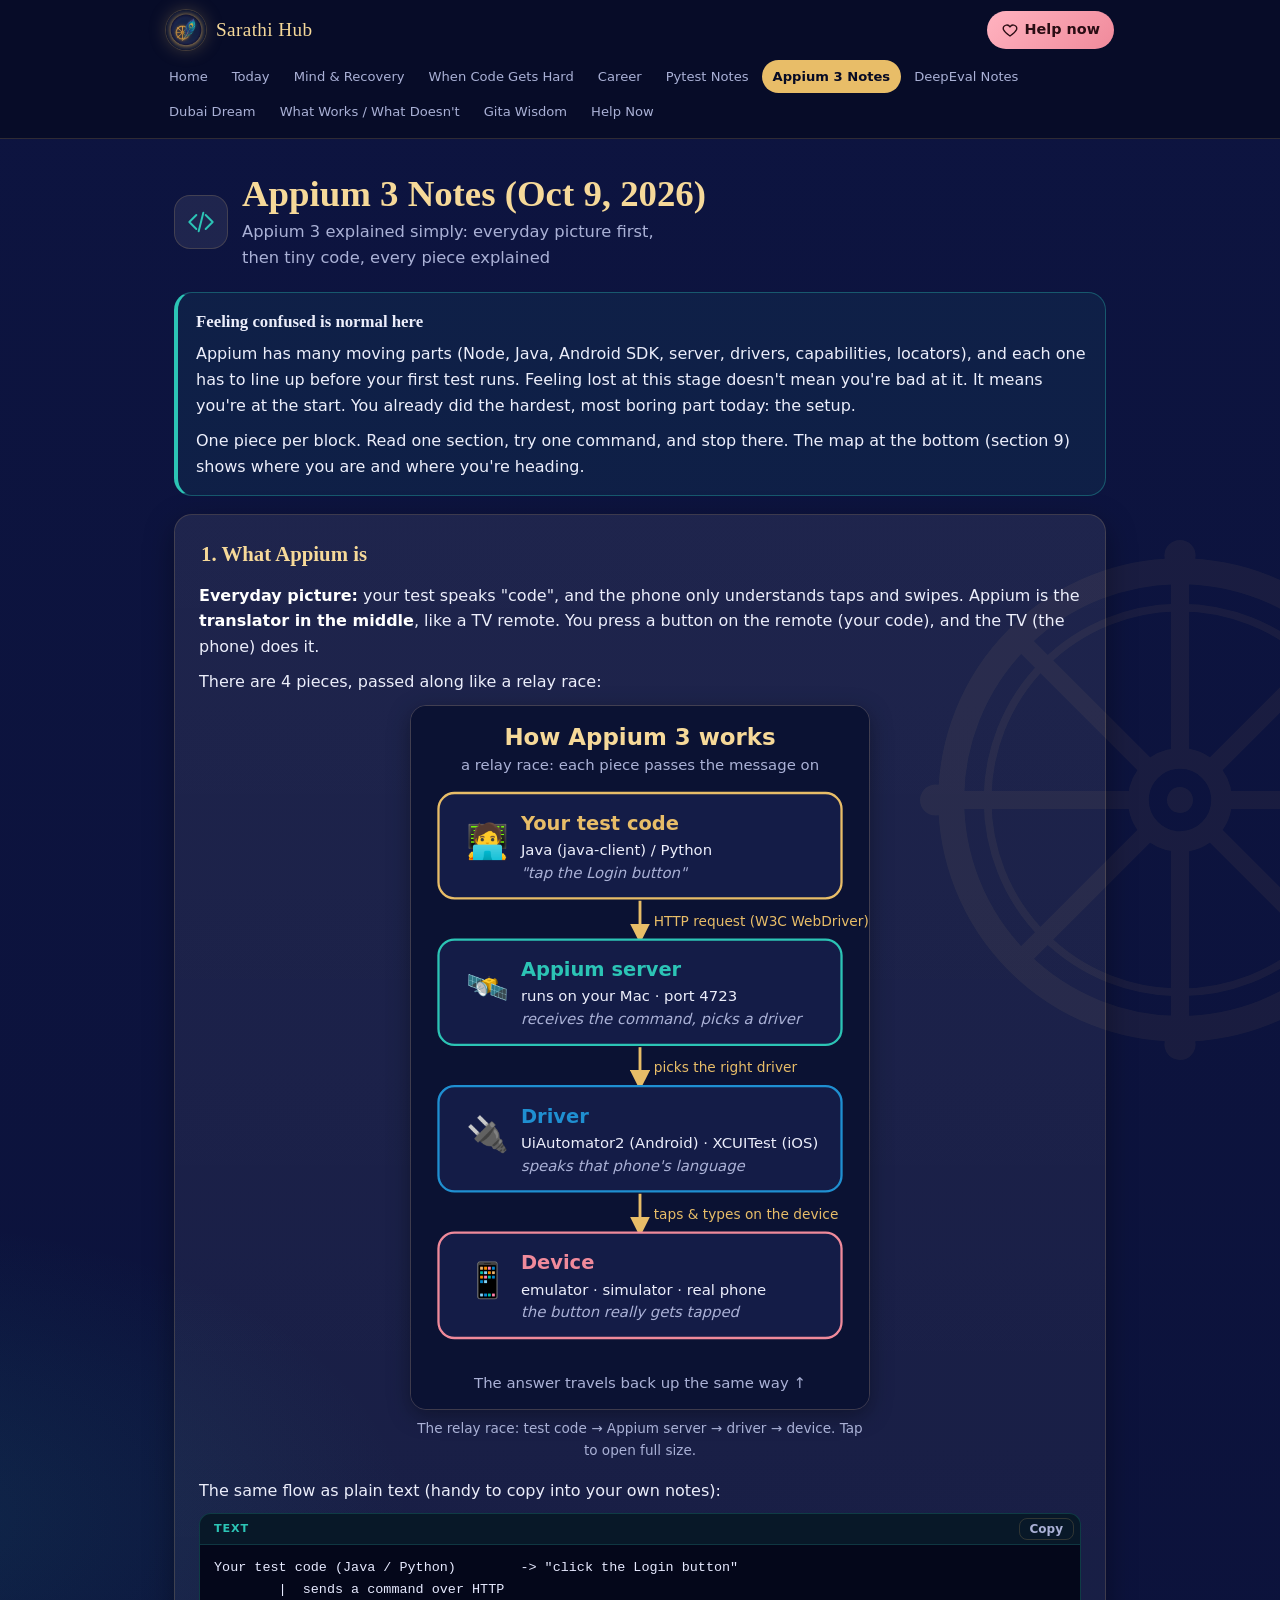
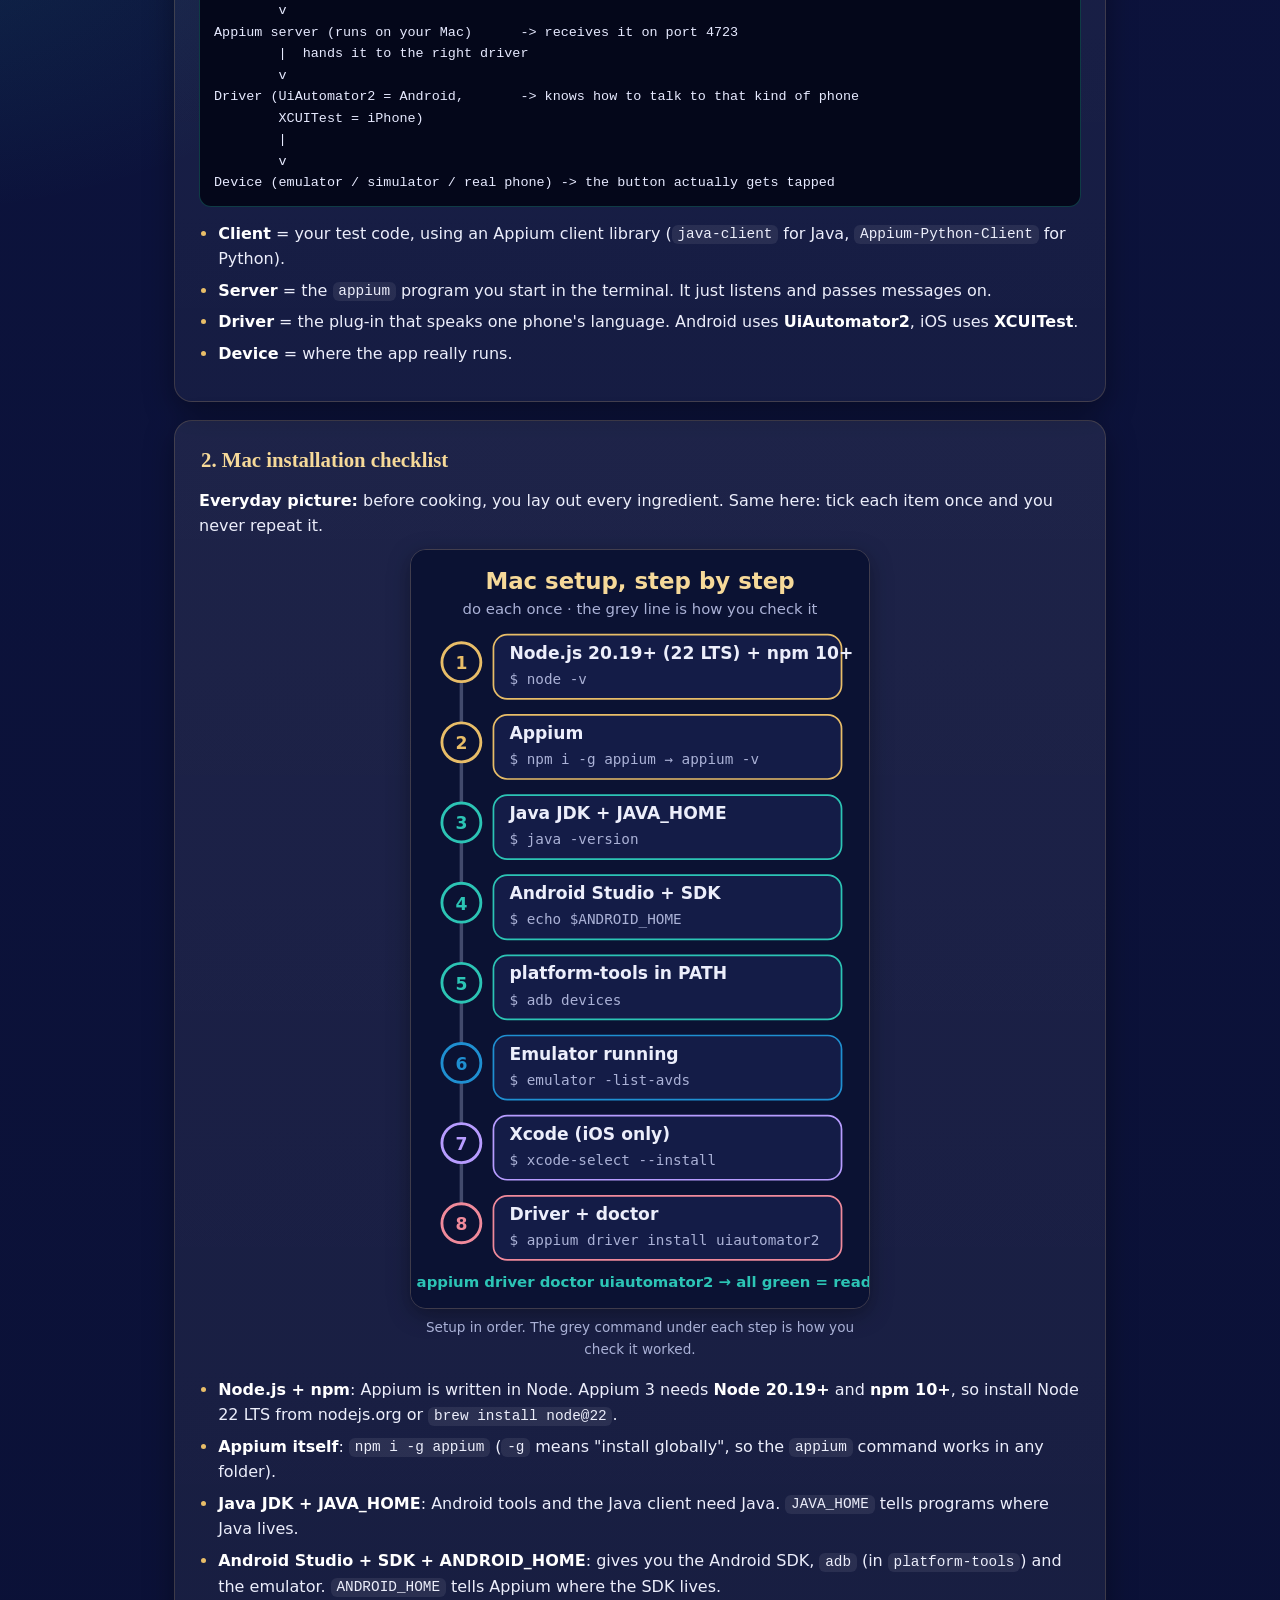
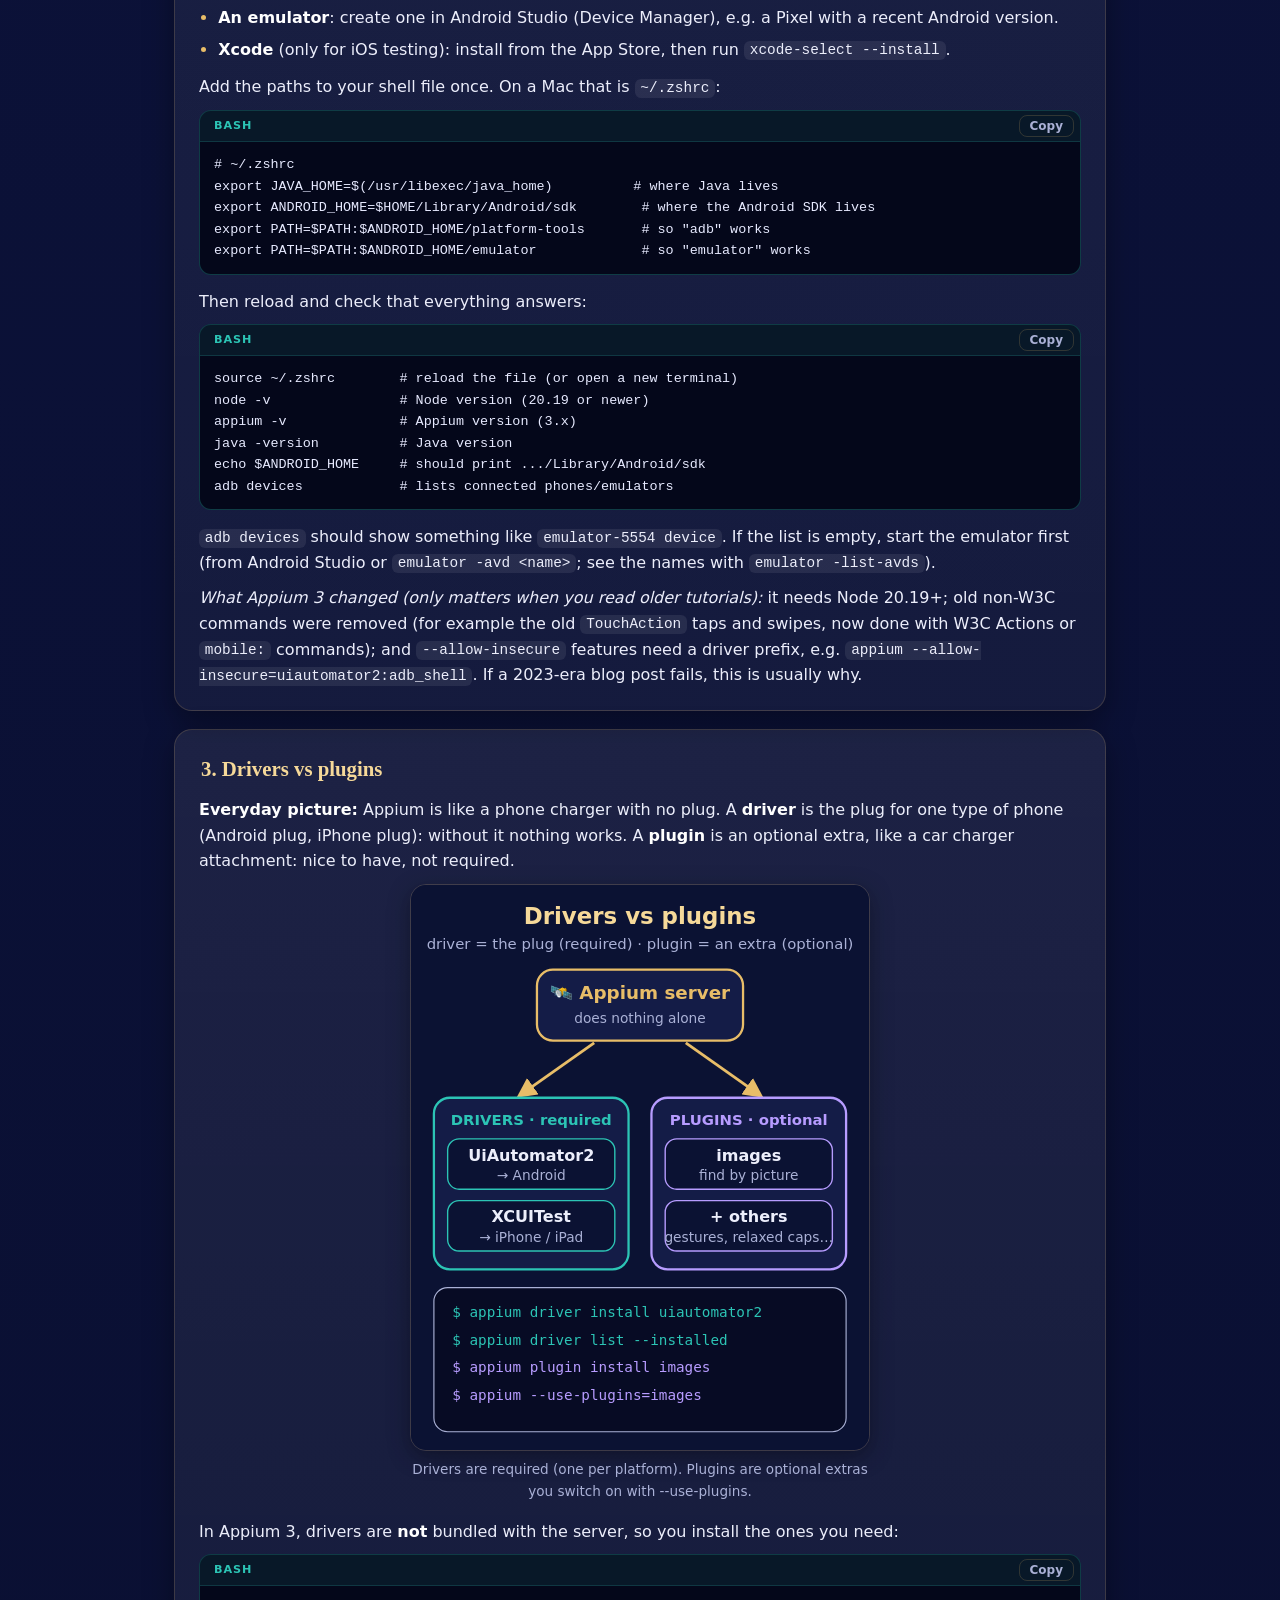
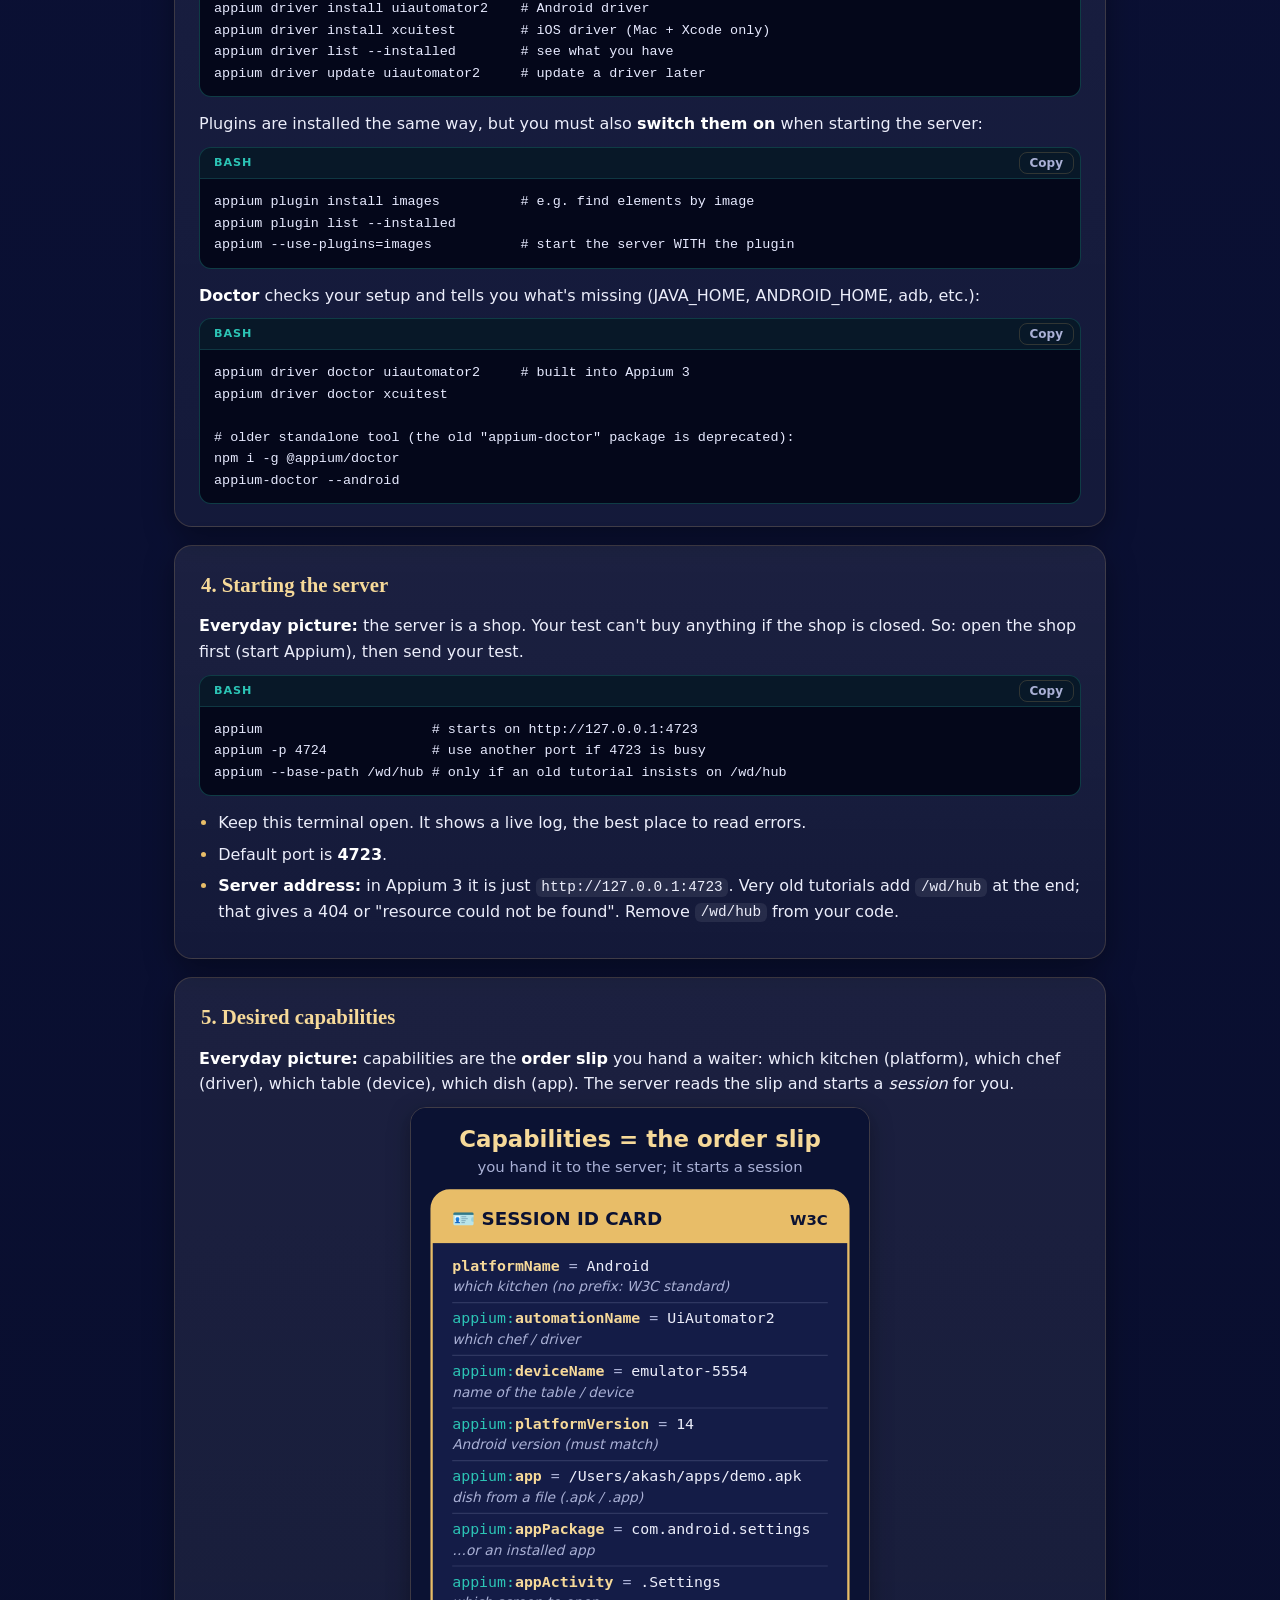
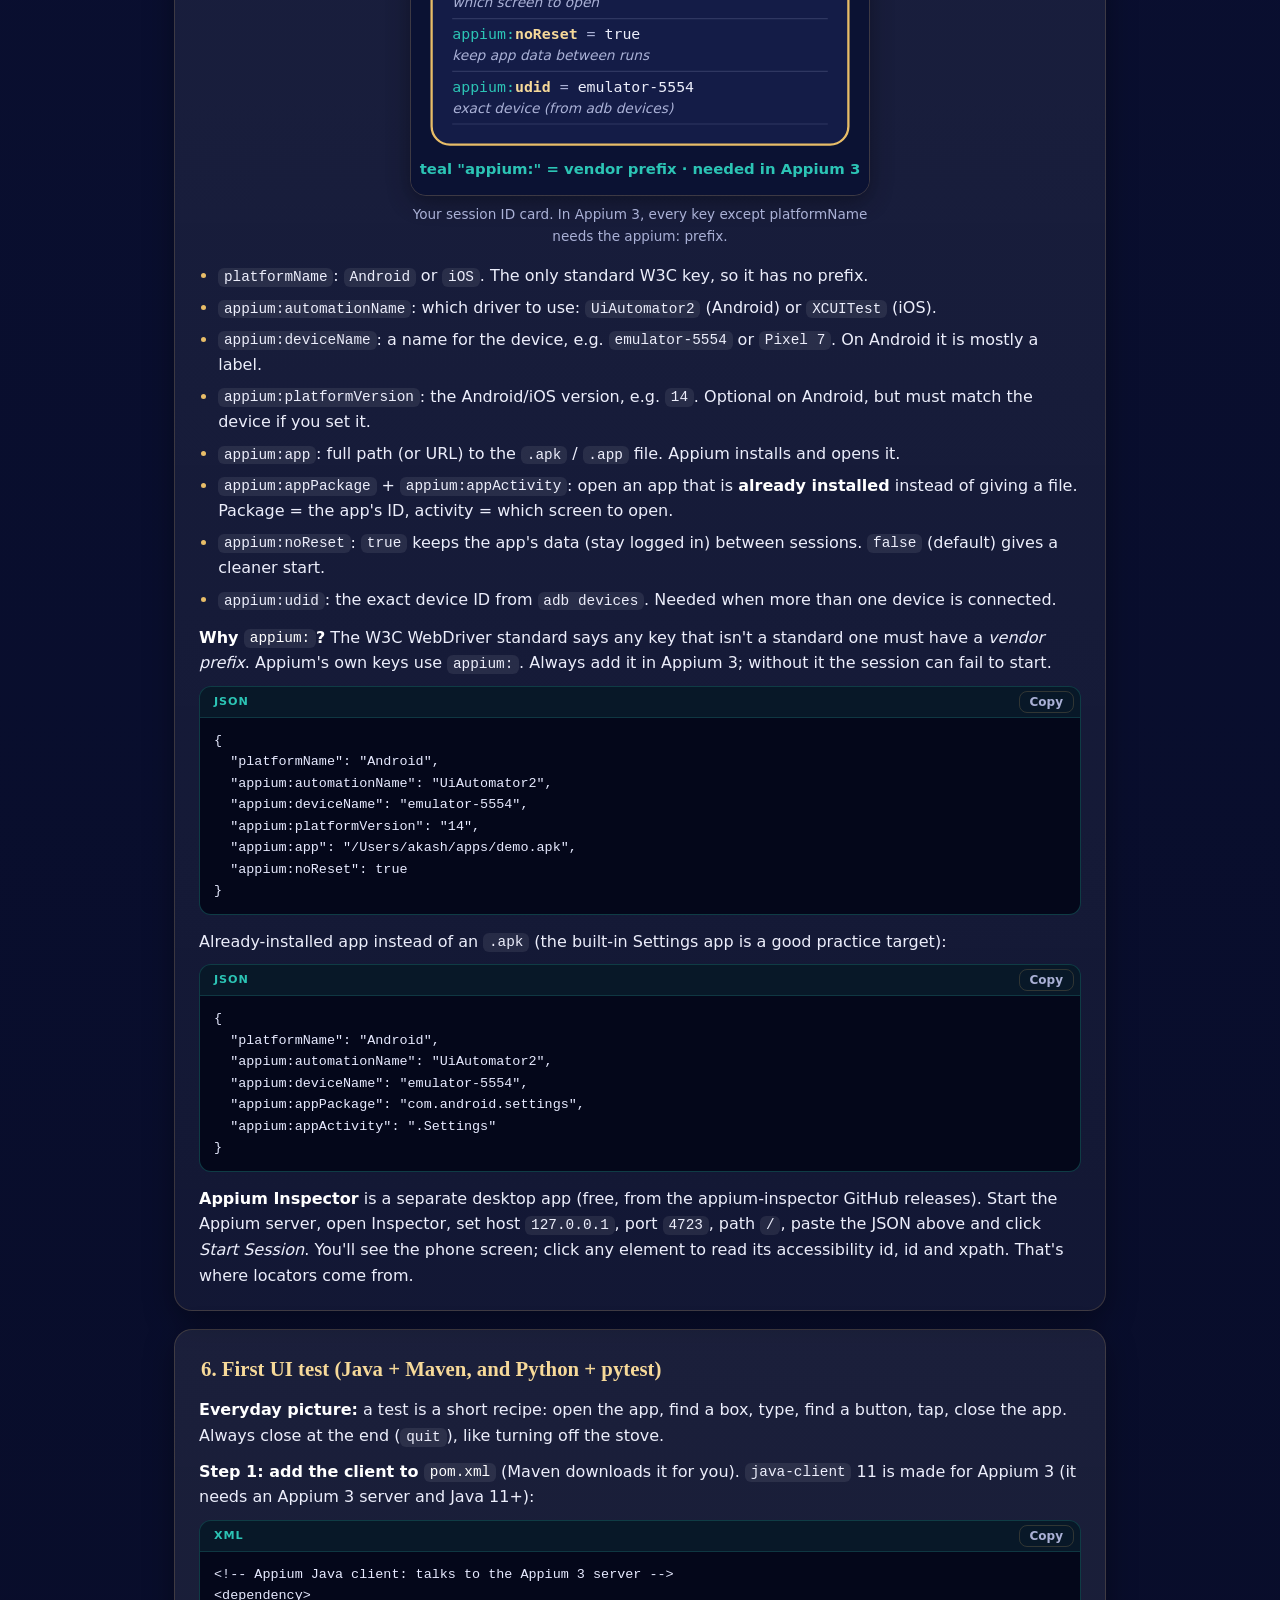
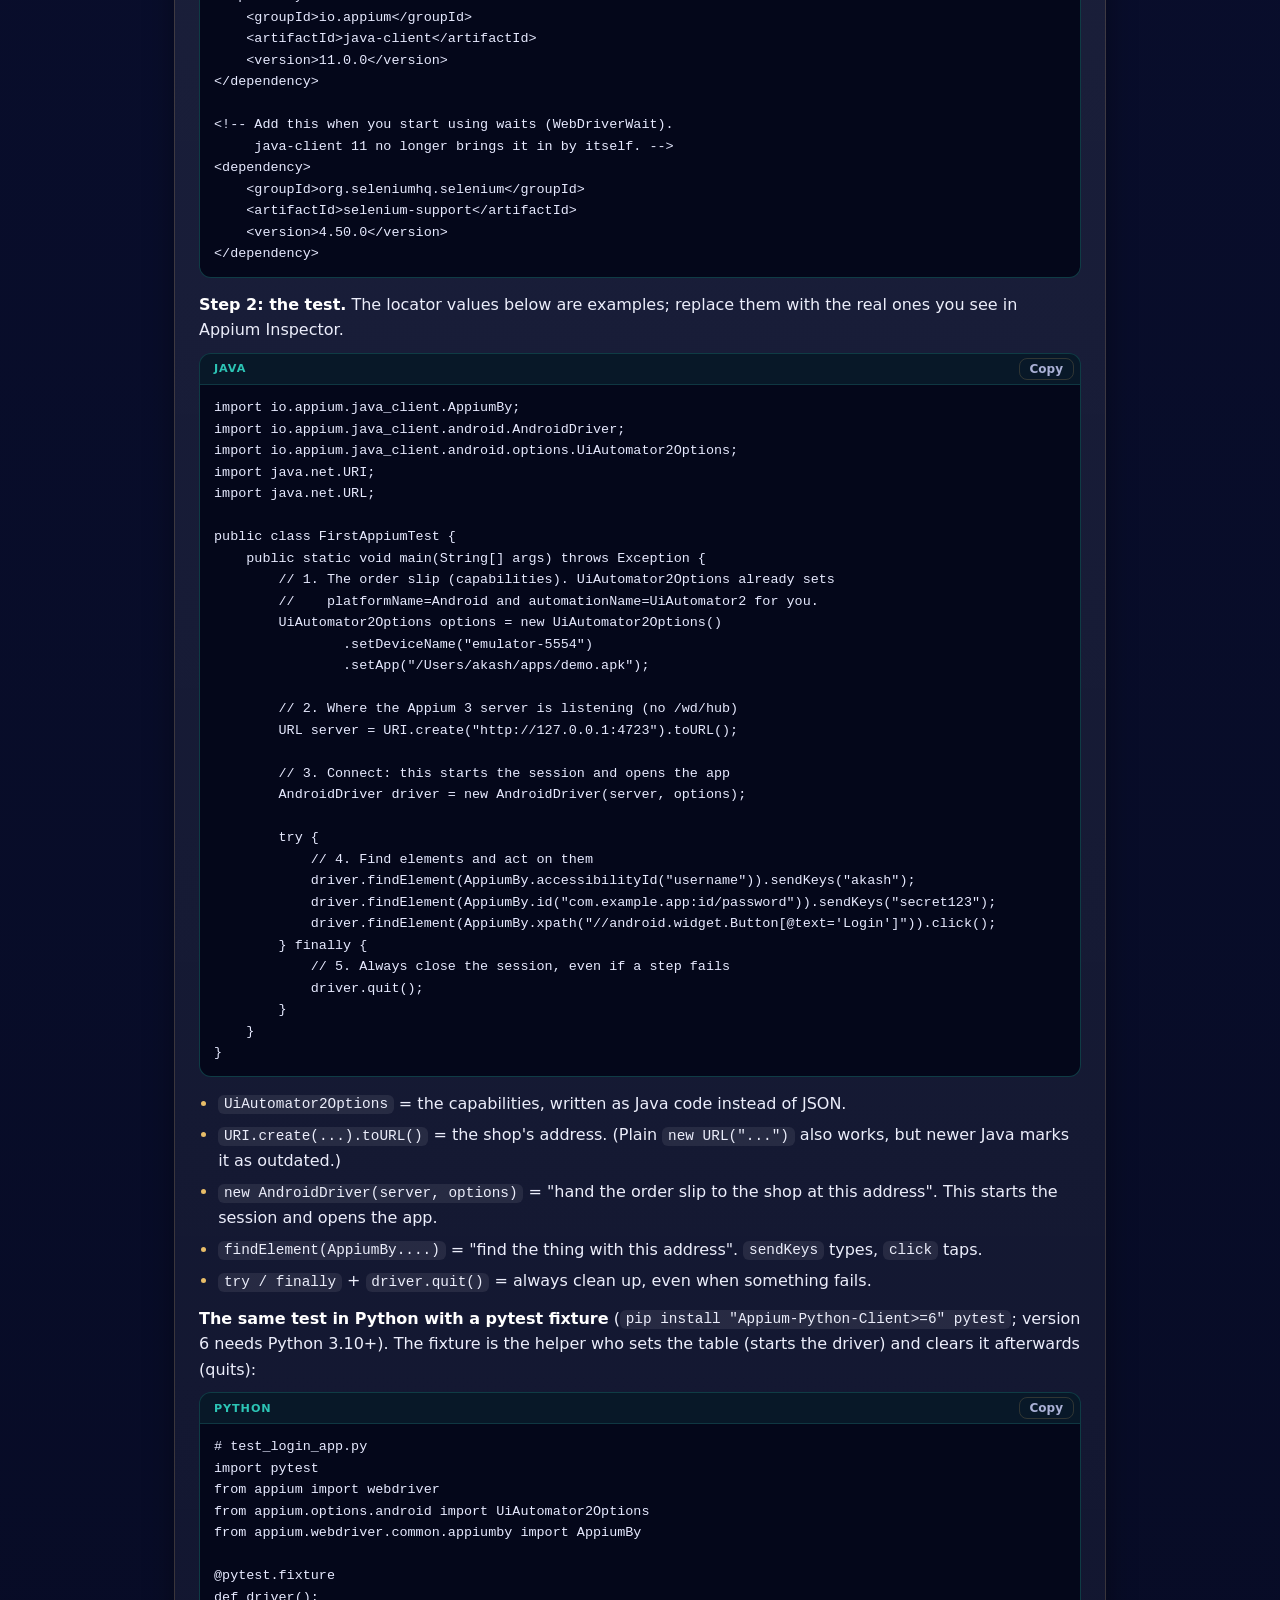
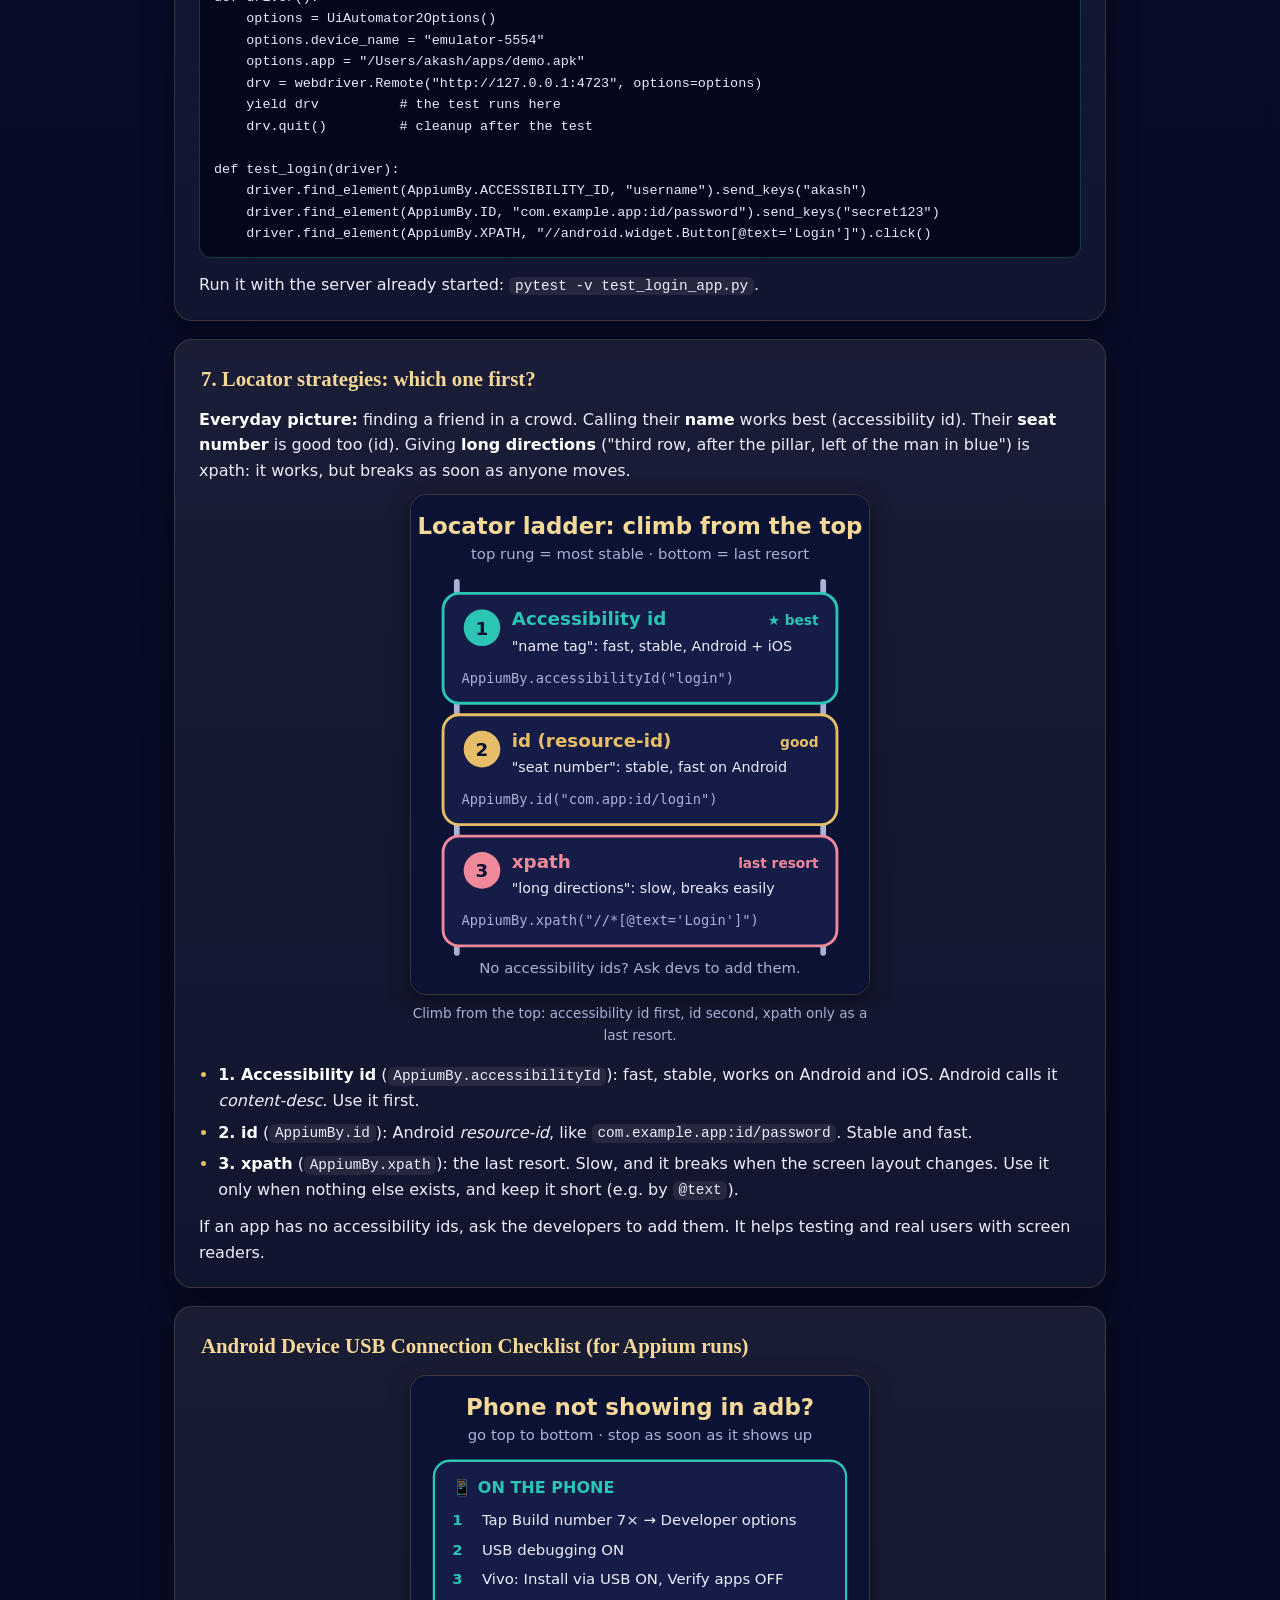
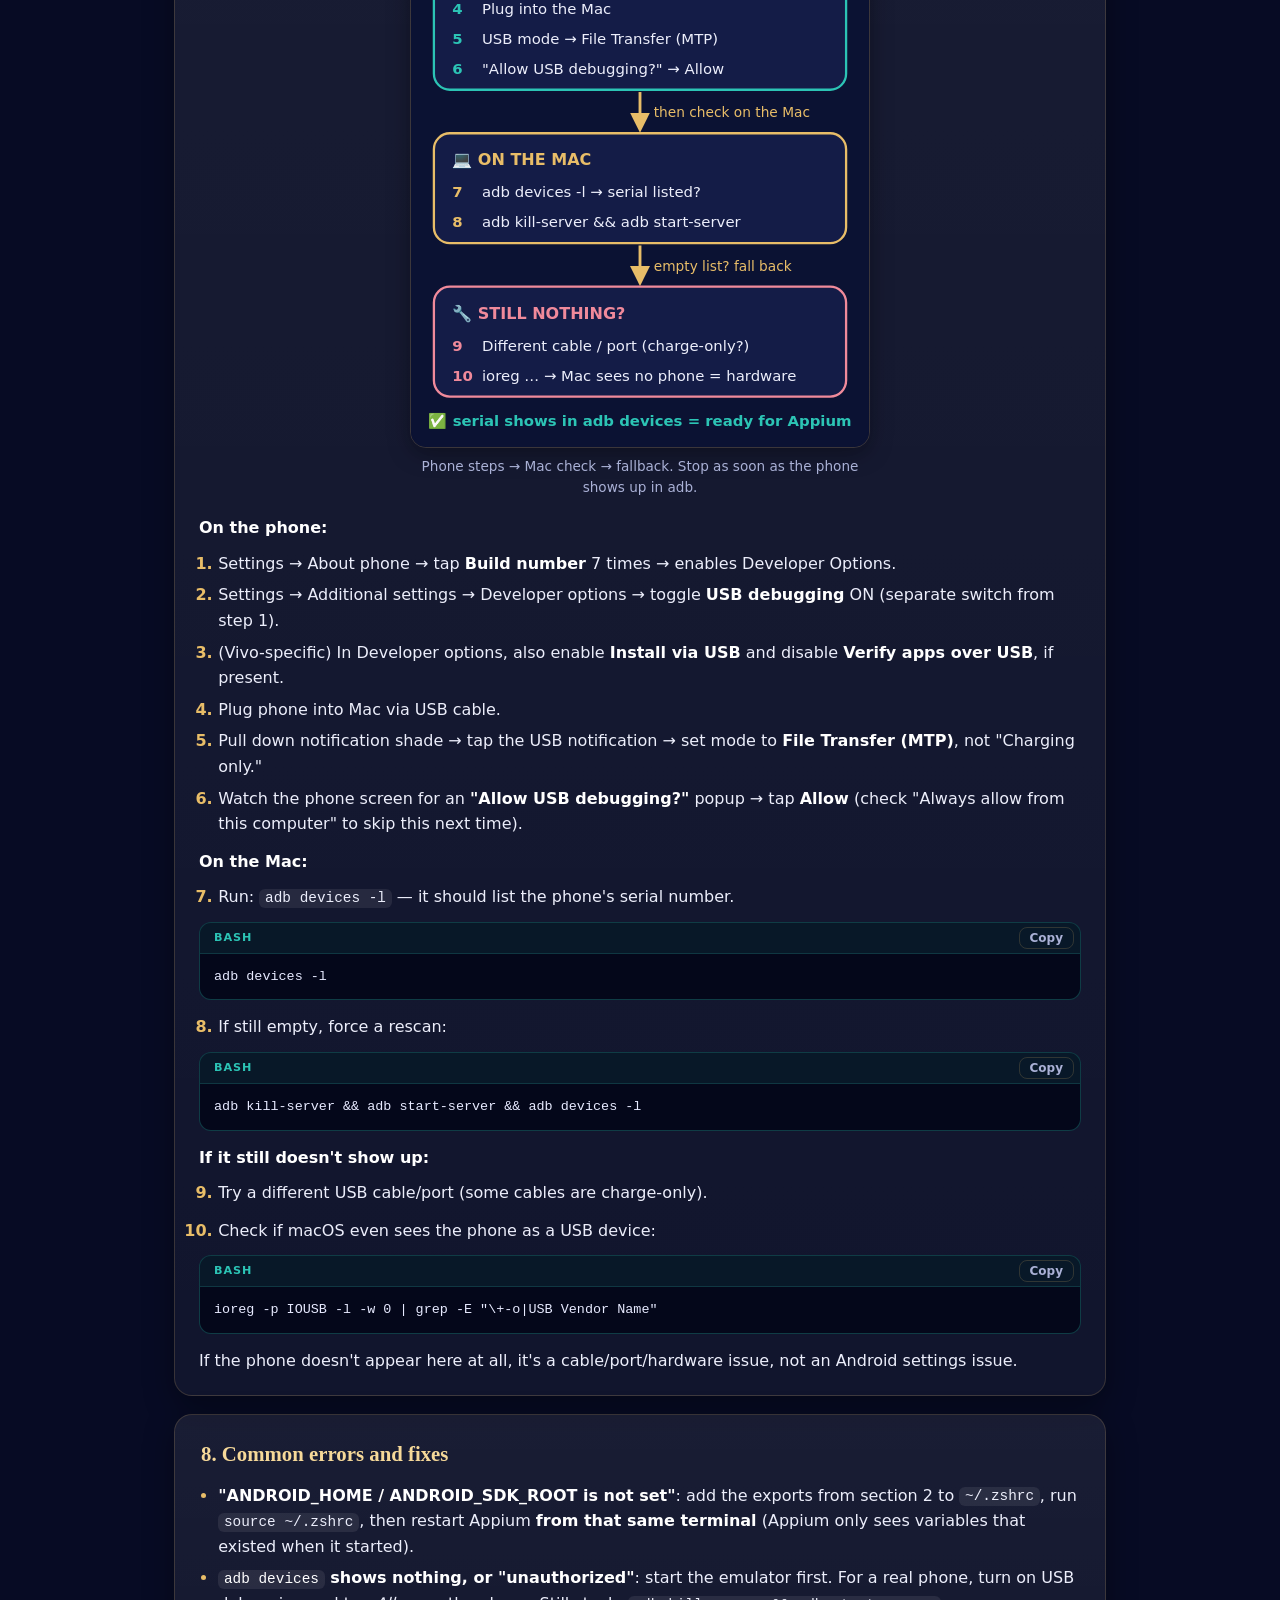
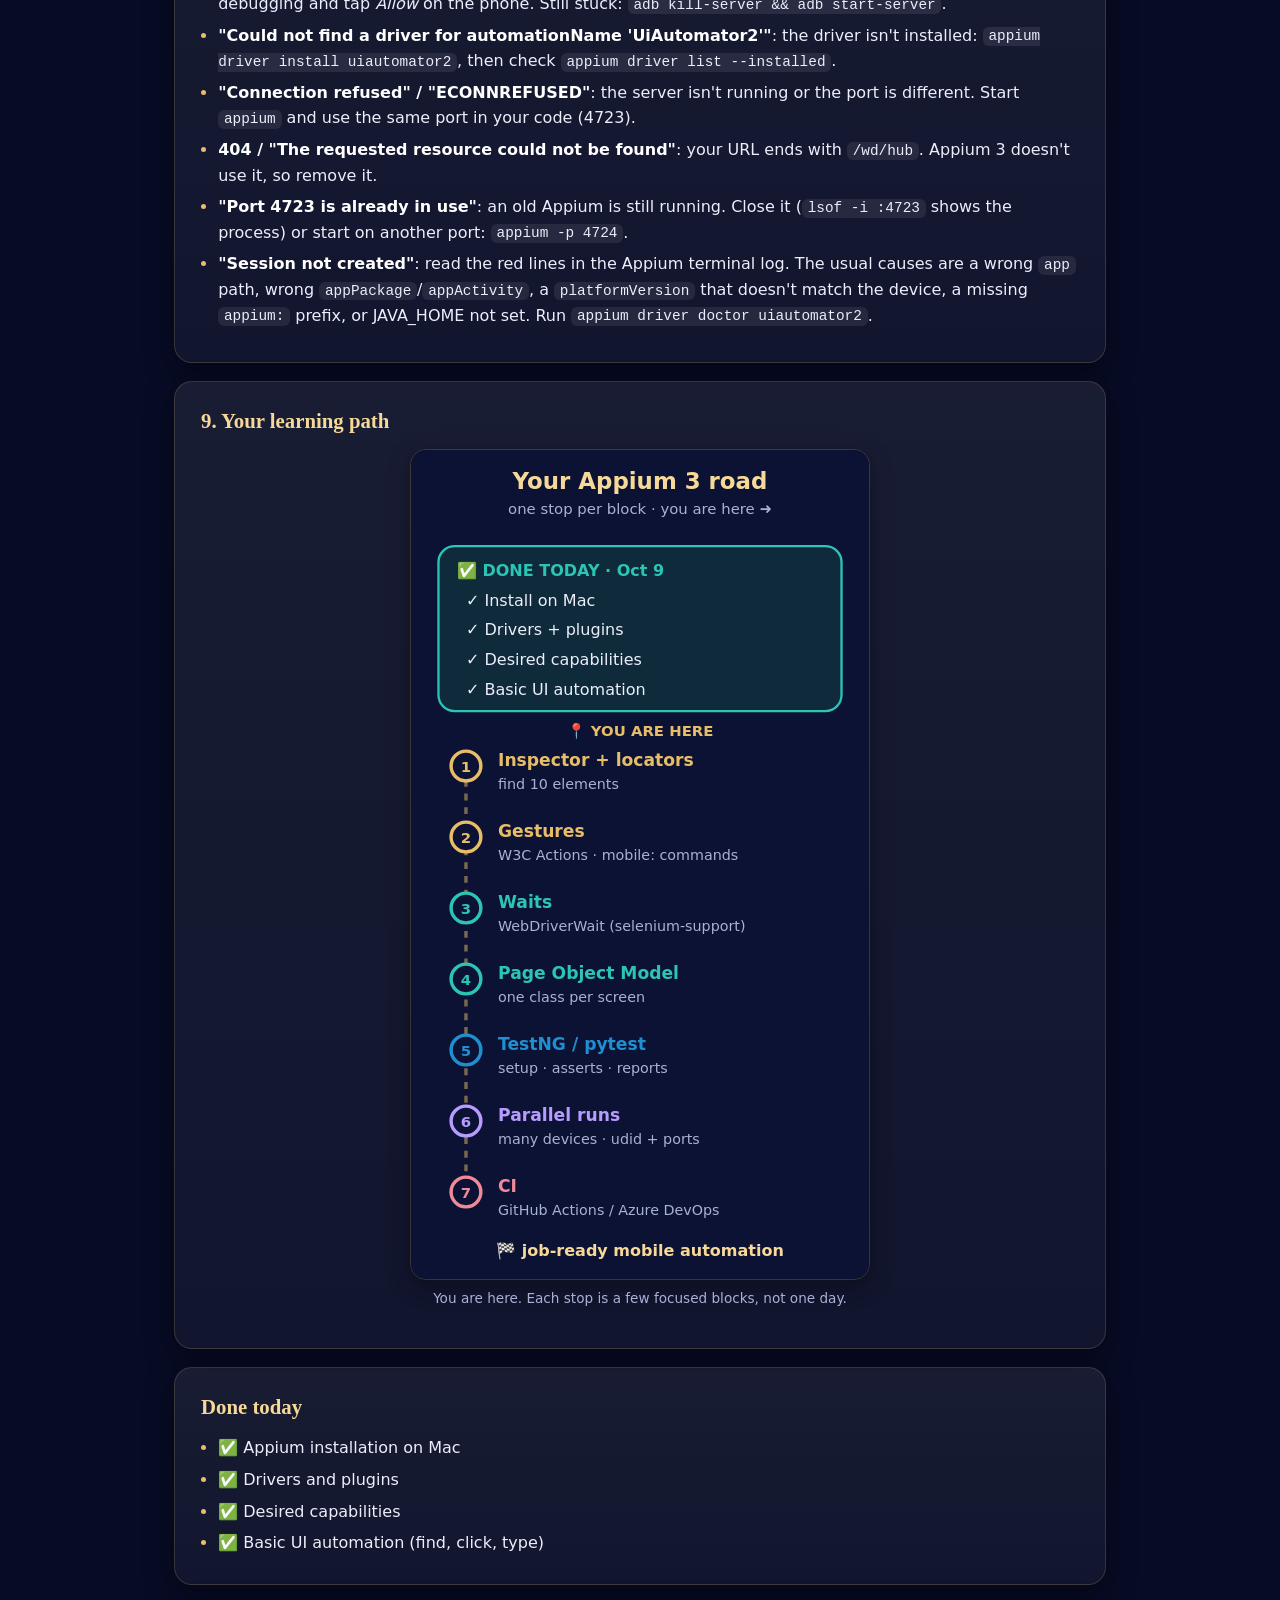
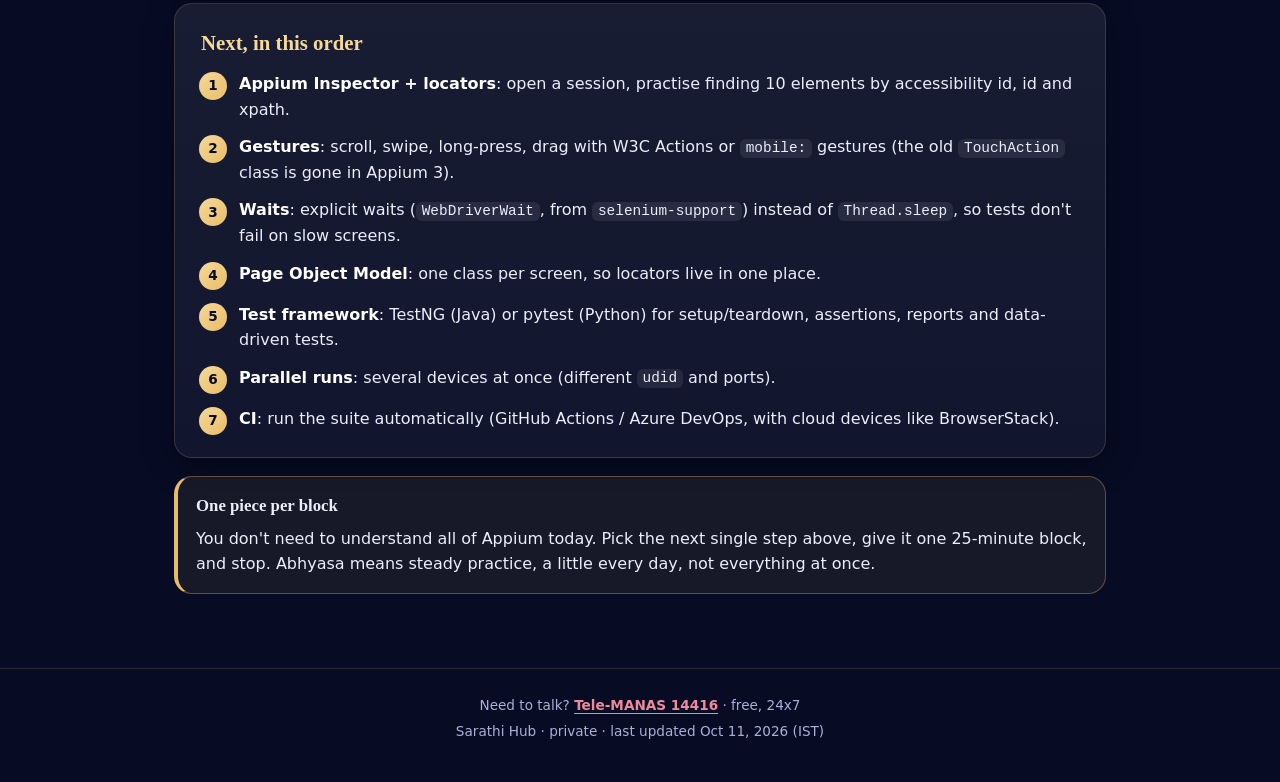
==== appium.html @ 6522af6e "Add DeepEval Notes page (Oct 11): LLM eval with local Ollama judge, flashcards, cheat sheet; table/f" ====
<!doctype html>
<html lang="en">
<head>
  <meta charset="utf-8">
  <meta name="viewport" content="width=device-width, initial-scale=1, viewport-fit=cover">
  <meta name="robots" content="noindex, nofollow">
  <meta name="referrer" content="no-referrer">
  <meta name="theme-color" content="#0d1440">
  <meta name="description" content="Appium 3 notes with simple pictures, diagrams and small code examples.">
  <title>Appium 3 Notes · Sarathi Hub</title>
  <link rel="icon" href="favicon.ico" sizes="any">
  <link rel="icon" type="image/png" sizes="32x32" href="assets/img/favicon-32.png">
  <link rel="apple-touch-icon" href="assets/img/apple-touch-icon.png">
  <link rel="manifest" href="site.webmanifest">
  <link rel="stylesheet" href="assets/css/style.css?v=202610112130">
  <script src="content/content.js?v=202610112130" defer></script>
  <script src="assets/js/app.js?v=202610112130" defer></script>
</head>
<body data-page="appium">
  <header id="site-header" class="site-header"></header>
  <main id="app">
    <noscript><div class="noscript">Sarathi Hub needs JavaScript to show its content. If you need help right now, call <a href="tel:14416">Tele-MANAS 14416</a> (free, 24x7) or visit <a href="https://telemanas.mohfw.gov.in/">telemanas.mohfw.gov.in</a>.</div></noscript>
  </main>
  <footer id="site-footer" class="site-footer"></footer>
</body>
</html>
---- assets/css/style.css ----
/* Sarathi Hub — midnight indigo, gold, peacock teal. Mobile-first. */
:root {
  --bg: #070b24;
  --bg-2: #0d1440;
  --surface: rgba(255, 255, 255, 0.045);
  --surface-2: rgba(255, 255, 255, 0.075);
  --border: rgba(232, 189, 104, 0.18);
  --text: #eceefb;
  --muted: #aab1d6;
  --gold: #e8bd68;
  --gold-2: #f6d999;
  --teal: #2cc4b5;
  --peacock: #1f8fd1;
  --rose: #f08a9b;
  --radius: 18px;
  --shadow: 0 10px 30px rgba(0, 0, 0, 0.35);
  --serif: "Iowan Old Style", "Palatino Linotype", Palatino, "Book Antiqua", Georgia, "Noto Serif", serif;
  --sans: system-ui, -apple-system, "Segoe UI", Roboto, "Noto Sans", Ubuntu, sans-serif;
  color-scheme: dark;
}

* { box-sizing: border-box; }
html { -webkit-text-size-adjust: 100%; scroll-behavior: smooth; background: var(--bg); }
body {
  margin: 0;
  min-height: 100vh;
  font: 16px/1.6 var(--sans);
  color: var(--text);
  background:
    radial-gradient(1200px 600px at 85% -10%, rgba(31, 143, 209, 0.18), transparent 60%),
    radial-gradient(900px 500px at -10% 10%, rgba(44, 196, 181, 0.12), transparent 60%),
    radial-gradient(800px 600px at 50% 120%, rgba(232, 189, 104, 0.10), transparent 60%),
    linear-gradient(180deg, var(--bg-2), var(--bg) 70%);
  background-color: var(--bg);
  background-repeat: no-repeat;
}
/* Chariot-wheel watermark */
body::before {
  content: "";
  position: fixed;
  right: -160px;
  bottom: -160px;
  width: 520px;
  height: 520px;
  pointer-events: none;
  opacity: 0.06;
  background: url("../img/wheel.svg") center / contain no-repeat;
  z-index: 0;
}
a { color: var(--gold-2); text-underline-offset: 3px; }
a:hover { color: #fff; }
code { font: 0.9em ui-monospace, SFMono-Regular, Menlo, Consolas, monospace; background: rgba(255,255,255,0.08); padding: 0.1em 0.4em; border-radius: 6px; }
strong { color: #fff; font-weight: 650; }
.sr-only { position: absolute; width: 1px; height: 1px; overflow: hidden; clip: rect(0 0 0 0); white-space: nowrap; }
.muted { color: var(--muted); }
.small { font-size: 0.875rem; }
.ico { width: 22px; height: 22px; flex: none; }

/* ---------- header / nav ---------- */
.site-header {
  position: sticky; top: 0; z-index: 10;
  background: rgba(7, 11, 36, 0.82);
  backdrop-filter: blur(12px); -webkit-backdrop-filter: blur(12px);
  border-bottom: 1px solid var(--border);
}
.bar { display: flex; align-items: center; justify-content: space-between; gap: 12px; max-width: 980px; margin: 0 auto; padding: 10px 16px; }
.brand { display: flex; align-items: center; gap: 10px; text-decoration: none; color: var(--text); }
.brand-logo { border-radius: 50%; box-shadow: 0 0 0 1px var(--border), 0 0 18px rgba(232, 189, 104, 0.25); }
.brand-name { font-family: var(--serif); font-size: 1.2rem; letter-spacing: 0.02em; color: var(--gold-2); }
.help-pill {
  display: inline-flex; align-items: center; gap: 6px;
  padding: 7px 14px; border-radius: 999px; text-decoration: none; font-weight: 600; font-size: 0.9rem;
  color: #2a0d14; background: linear-gradient(135deg, #ffb3c0, var(--rose));
}
.help-pill .ico { width: 18px; height: 18px; }
.help-pill:hover { color: #2a0d14; filter: brightness(1.05); }
.nav {
  position: relative;
  display: flex; gap: 6px; overflow-x: auto; scrollbar-width: none;
  max-width: 980px; margin: 0 auto; padding: 0 12px 10px;
  -webkit-mask-image: linear-gradient(90deg, #000 90%, transparent);
          mask-image: linear-gradient(90deg, #000 90%, transparent);
}
.nav::-webkit-scrollbar { display: none; }
.nav-link {
  flex: none; padding: 6px 12px; border-radius: 999px; font-size: 0.85rem; text-decoration: none;
  color: var(--muted); border: 1px solid transparent; white-space: nowrap;
}
.nav-link:hover { color: var(--text); background: var(--surface); }
.nav-link[aria-current="page"] { color: var(--bg); background: var(--gold); font-weight: 600; }

/* ---------- layout ---------- */
main { position: relative; z-index: 1; max-width: 980px; margin: 0 auto; padding: 20px 16px 40px; }
.sec { margin: 0 0 18px; }
.card {
  display: block;
  background: linear-gradient(180deg, var(--surface-2), var(--surface));
  border: 1px solid var(--border);
  border-radius: var(--radius);
  padding: 18px;
  box-shadow: var(--shadow);
}
.sec-title { font-family: var(--serif); font-weight: 600; font-size: 1.3rem; margin: 0 0 12px; color: var(--gold-2); }
.sec > .sec-title { margin-left: 2px; }
h1, h3 { font-family: var(--serif); font-weight: 600; }
h3 { font-size: 1.05rem; margin: 0 0 8px; color: var(--text); }
p { margin: 0 0 10px; }
p:last-child { margin-bottom: 0; }

/* ---------- hero (home) ---------- */
.hero { text-align: center; padding: 18px 0 8px; }
.hero-logo {
  width: 132px; height: 132px; border-radius: 50%;
  box-shadow: 0 0 0 1px var(--border), 0 0 60px rgba(232, 189, 104, 0.25), 0 0 120px rgba(31, 143, 209, 0.15);
  animation: breathe 7s ease-in-out infinite;
}
@keyframes breathe { 0%, 100% { transform: scale(1); } 50% { transform: scale(1.035); } }
@media (prefers-reduced-motion: reduce) { .hero-logo { animation: none; } html { scroll-behavior: auto; } }
.eyebrow { margin: 14px 0 2px; color: var(--teal); letter-spacing: 0.12em; text-transform: uppercase; font-size: 0.78rem; font-weight: 600; }
.hero h1 {
  margin: 0; font-size: clamp(2.1rem, 8vw, 3.2rem); line-height: 1.1;
  background: linear-gradient(90deg, var(--gold-2), var(--gold) 45%, var(--teal));
  -webkit-background-clip: text; background-clip: text; color: transparent;
}
.lead { color: var(--muted); font-size: 1.02rem; margin: 10px auto 0; max-width: 40ch; }
.updated {
  display: inline-block; margin: 14px 0 0; padding: 4px 12px; border-radius: 999px;
  font-size: 0.8rem; color: var(--muted); border: 1px solid var(--border); background: var(--surface);
}

.now-grid { display: grid; gap: 12px; margin: 22px 0 18px; }
.now { text-decoration: none; color: var(--text); display: flex; flex-direction: column; gap: 4px; transition: transform .15s ease, border-color .15s ease; }
.now:hover { transform: translateY(-2px); border-color: rgba(232, 189, 104, 0.45); color: var(--text); }
.now-k { font-size: 0.75rem; letter-spacing: 0.1em; text-transform: uppercase; color: var(--gold); font-weight: 600; }
.now-v { font-family: var(--serif); font-size: 1.2rem; }
.now-t { color: var(--muted); font-size: 0.92rem; }
.now.goal .now-k { color: var(--teal); }

/* ---------- tiles ---------- */
.tiles { display: grid; gap: 10px; }
.tile {
  display: flex; align-items: center; gap: 14px; padding: 14px 16px; text-decoration: none; color: var(--text);
  border-radius: var(--radius); border: 1px solid var(--border);
  background: linear-gradient(135deg, var(--surface-2), var(--surface));
  transition: transform .15s ease, border-color .15s ease, background .15s ease;
}
.tile:hover { transform: translateY(-2px); color: var(--text); border-color: var(--acc, var(--gold)); }
.tile-ico { display: grid; place-items: center; width: 44px; height: 44px; border-radius: 14px; color: var(--acc, var(--gold)); background: rgba(255,255,255,0.06); box-shadow: inset 0 0 0 1px rgba(255,255,255,0.06); }
.tile-text { display: flex; flex-direction: column; min-width: 0; flex: 1; }
.tile-title { font-family: var(--serif); font-size: 1.08rem; font-weight: 600; }
.tile-sub { color: var(--muted); font-size: 0.86rem; }
.tile-go { color: var(--muted); }
.tile-go .ico { width: 18px; height: 18px; }
.accent-gold { --acc: var(--gold); }
.accent-teal { --acc: var(--teal); }
.accent-rose { --acc: var(--rose); }
.tile.is-featured { border-color: rgba(232, 189, 104, 0.5); background: linear-gradient(135deg, rgba(232, 189, 104, 0.14), rgba(44, 196, 181, 0.08) 60%, var(--surface)); }
.tile.accent-rose { border-color: rgba(240, 138, 155, 0.4); background: linear-gradient(135deg, rgba(240, 138, 155, 0.12), var(--surface)); }

/* ---------- page header ---------- */
.page-head { display: flex; align-items: center; gap: 14px; margin: 6px 0 20px; }
.page-head h1 { margin: 0; font-size: clamp(1.6rem, 6vw, 2.3rem); line-height: 1.15; color: var(--gold-2); }
.page-head .lead { margin: 4px 0 0; }
.page-ico { display: grid; place-items: center; width: 54px; height: 54px; flex: none; border-radius: 16px; color: var(--acc); background: var(--surface-2); border: 1px solid var(--border); }
.page-ico .ico { width: 28px; height: 28px; }

/* ---------- lists ---------- */
.list { margin: 0; padding-left: 1.2em; }
.list li { margin: 0 0 6px; }
.list li::marker { color: var(--gold); }
.steps { list-style: none; counter-reset: s; margin: 0; padding: 0; }
.steps li { counter-increment: s; display: flex; gap: 12px; margin: 0 0 12px; align-items: flex-start; }
.steps li:last-child { margin-bottom: 0; }
.steps li::before {
  content: counter(s); flex: none; display: grid; place-items: center; width: 28px; height: 28px; margin-top: 1px;
  border-radius: 50%; font-weight: 700; font-size: 0.85rem; color: var(--bg); background: linear-gradient(135deg, var(--gold-2), var(--gold));
}
.chips { list-style: none; display: flex; flex-wrap: wrap; gap: 8px; margin: 0; padding: 0; }
.chips li { padding: 5px 12px; border-radius: 999px; font-size: 0.88rem; border: 1px solid rgba(44, 196, 181, 0.35); background: rgba(44, 196, 181, 0.08); color: #c9f3ee; }

/* ---------- callouts ---------- */
.callout { margin: 0 0 18px; padding: 16px 18px; border-radius: var(--radius); border: 1px solid; border-left-width: 4px; }
.callout h3 { margin-bottom: 6px; }
.tone-gold { border-color: rgba(232, 189, 104, 0.35); border-left-color: var(--gold); background: rgba(232, 189, 104, 0.07); }
.tone-teal { border-color: rgba(44, 196, 181, 0.35); border-left-color: var(--teal); background: rgba(44, 196, 181, 0.07); }
.tone-rose { border-color: rgba(240, 138, 155, 0.35); border-left-color: var(--rose); background: rgba(240, 138, 155, 0.07); }

/* ---------- verses ---------- */
.verse {
  position: relative; margin: 0 0 14px; padding: 18px 18px 16px; border-radius: var(--radius);
  background: linear-gradient(160deg, rgba(31, 143, 209, 0.12), rgba(44, 196, 181, 0.06) 50%, rgba(232, 189, 104, 0.06));
  border: 1px solid rgba(44, 196, 181, 0.28); overflow: hidden;
}
.verse::after {
  content: ""; position: absolute; right: -30px; top: -30px; width: 120px; height: 120px; opacity: 0.08;
  background: url("../img/wheel.svg") center / contain no-repeat;
}
.verse-head { display: flex; flex-wrap: wrap; gap: 8px; align-items: center; margin-bottom: 8px; }
.verse-ref { font-weight: 700; font-size: 0.8rem; letter-spacing: 0.08em; color: var(--bg); background: var(--gold); padding: 2px 10px; border-radius: 999px; }
.verse-theme, .verse-speaker { font-size: 0.78rem; color: var(--teal); letter-spacing: 0.06em; text-transform: uppercase; font-weight: 600; }
.verse-speaker { color: var(--muted); }
.verse blockquote { margin: 0; font-family: var(--serif); font-size: 1.1rem; line-height: 1.55; color: #f4f1e6; }
.verse figcaption { margin-top: 10px; color: var(--muted); font-size: 0.92rem; border-top: 1px dashed rgba(255,255,255,0.12); padding-top: 10px; }

/* ---------- loop ---------- */
.loop { list-style: none; margin: 0 0 14px; padding: 0; display: flex; flex-direction: column; align-items: stretch; gap: 6px; }
.loop-node { display: flex; align-items: center; gap: 10px; padding: 10px 14px; border-radius: 14px; background: rgba(255,255,255,0.05); border: 1px solid rgba(255,255,255,0.08); }
.loop-num { display: grid; place-items: center; width: 24px; height: 24px; border-radius: 50%; font-size: 0.78rem; font-weight: 700; background: rgba(240, 138, 155, 0.2); color: var(--rose); flex: none; }
.loop-arrow { align-self: center; color: var(--muted); transform: rotate(90deg); line-height: 0; }
.loop-arrow .ico, .loop-back .ico { width: 18px; height: 18px; }
.loop-back { display: flex; align-items: center; justify-content: center; gap: 6px; color: var(--rose); font-size: 0.85rem; padding-top: 2px; }

/* ---------- timeline ---------- */
.timeline { list-style: none; margin: 0; padding: 0; position: relative; }
.timeline::before { content: ""; position: absolute; left: 68px; top: 6px; bottom: 6px; width: 2px; background: linear-gradient(var(--gold), var(--teal)); opacity: 0.35; }
.slot { display: grid; grid-template-columns: 60px 1fr; gap: 22px; padding: 8px 0; position: relative; }
.slot::before { content: ""; position: absolute; left: 63px; top: 15px; width: 12px; height: 12px; border-radius: 50%; background: var(--bg-2); border: 2px solid var(--gold); }
.slot-time { font-size: 0.82rem; font-weight: 600; color: var(--gold-2); padding-top: 4px; text-align: right; white-space: nowrap; }
.slot-label { font-weight: 650; }
.slot-body p { color: var(--muted); font-size: 0.93rem; margin: 2px 0 0; }
.slot.is-past { opacity: 0.55; }
.slot.is-now::before { background: var(--teal); border-color: var(--teal); box-shadow: 0 0 0 5px rgba(44, 196, 181, 0.2); }
.slot.is-now .slot-body { background: rgba(44, 196, 181, 0.08); border: 1px solid rgba(44, 196, 181, 0.3); border-radius: 12px; padding: 8px 10px; margin: -4px 0; }
.slot.is-now .slot-body p { color: var(--text); }
.now-tag { font-size: 0.7rem; text-transform: uppercase; letter-spacing: 0.1em; color: var(--bg); background: var(--teal); padding: 1px 8px; border-radius: 999px; margin-left: 6px; vertical-align: 2px; }

/* ---------- visualization ---------- */
.viz { display: grid; gap: 12px; }
.viz-part { padding: 14px; border-radius: 14px; border: 1px solid rgba(255,255,255,0.08); }
.viz-1 { background: linear-gradient(135deg, rgba(240, 138, 155, 0.10), transparent); }
.viz-2 { background: linear-gradient(135deg, rgba(232, 189, 104, 0.10), transparent); }
.viz-3 { background: linear-gradient(135deg, rgba(44, 196, 181, 0.12), transparent); }
.viz-1 h3 { color: var(--rose); } .viz-2 h3 { color: var(--gold-2); } .viz-3 h3 { color: var(--teal); }

/* ---------- prompt ---------- */
.prompt textarea {
  width: 100%; resize: vertical; min-height: 64px; padding: 12px 14px; border-radius: 12px;
  font: 1.05rem/1.5 var(--sans); color: var(--text); background: rgba(0,0,0,0.25);
  border: 1px solid rgba(232, 189, 104, 0.35); outline: none;
}
.prompt textarea:focus { border-color: var(--gold); box-shadow: 0 0 0 3px rgba(232, 189, 104, 0.18); }
.prompt-row { display: flex; justify-content: space-between; align-items: center; gap: 10px; margin: 10px 0 6px; flex-wrap: wrap; }
.check { display: inline-flex; align-items: center; gap: 8px; cursor: pointer; }
.check input { width: 18px; height: 18px; accent-color: var(--teal); }
.prompt.is-done textarea { border-color: var(--teal); text-decoration: line-through; text-decoration-color: rgba(44,196,181,0.6); }

/* ---------- todo placeholders ---------- */
.placeholder-note { font-size: 0.85rem; color: var(--gold); background: rgba(232, 189, 104, 0.08); border: 1px dashed rgba(232, 189, 104, 0.4); padding: 6px 10px; border-radius: 10px; }
.todo-grid { display: grid; gap: 12px; }
.todo-group { padding: 12px 14px; border-radius: 14px; border: 1px dashed rgba(255,255,255,0.16); background: rgba(0,0,0,0.12); }
.todo-group h3 { color: var(--teal); }
.list.placeholder li { color: var(--muted); font-style: italic; }

/* ---------- checklist ---------- */
.check-group { padding: 12px 14px; border-radius: 14px; border: 1px solid rgba(232, 189, 104, 0.22); background: rgba(232, 189, 104, 0.05); }
.check-group h3 { color: var(--gold-2); }
.checks { list-style: none; margin: 0; padding: 0; }
.checks li { display: flex; gap: 10px; align-items: flex-start; margin: 0 0 8px; }
.checks input { flex: none; width: 18px; height: 18px; margin-top: 3px; accent-color: var(--teal); cursor: pointer; }
.checks label { cursor: pointer; }
.checks input:checked + label { color: var(--muted); text-decoration: line-through; text-decoration-color: rgba(44, 196, 181, 0.7); }
.check-count { margin-top: 4px; color: var(--teal); }

/* ---------- vision card slot ---------- */
.vision { position: relative; border-radius: var(--radius); padding: 3px; background: linear-gradient(135deg, var(--gold), var(--teal) 55%, var(--peacock)); box-shadow: var(--shadow); }
.vision-label {
  position: absolute; top: 14px; left: 14px; z-index: 2; font-size: 0.72rem; font-weight: 700; letter-spacing: 0.12em; text-transform: uppercase;
  color: var(--bg); background: var(--gold); padding: 3px 10px; border-radius: 999px;
}
.vision.has-image { margin-bottom: 6px; }
.vision-link { display: block; border-radius: calc(var(--radius) - 3px); overflow: hidden; cursor: zoom-in; }
.vision-link:focus-visible { outline: 3px solid var(--gold-2); outline-offset: 3px; }
.vision-cap { text-align: center; margin: 0 0 18px; }
.vision-img { display: block; width: 100%; height: auto; border-radius: calc(var(--radius) - 3px); }
.vision-empty {
  position: relative; overflow: hidden; display: flex; flex-direction: column; align-items: center; justify-content: center; text-align: center;
  gap: 8px; min-height: 240px; padding: 48px 20px 28px; border-radius: calc(var(--radius) - 3px);
  background: radial-gradient(400px 220px at 50% 0%, rgba(232, 189, 104, 0.16), transparent 70%), linear-gradient(180deg, #0f1748, #0a0f30);
}
.vision-empty::after { content: ""; position: absolute; inset: auto -60px -60px auto; width: 220px; height: 220px; opacity: 0.07; background: url("../img/wheel.svg") center / contain no-repeat; }
.vision-empty img { border-radius: 50%; opacity: 0.9; box-shadow: 0 0 30px rgba(232, 189, 104, 0.3); }
.vision-text { font-family: var(--serif); font-size: 1.25rem; color: var(--gold-2); margin: 6px 0 0; }

/* ---------- goals timeline ---------- */
.goal-theme { margin: -4px 0 16px; color: var(--teal); font-size: 0.8rem; font-weight: 700; letter-spacing: 0.14em; text-transform: uppercase; }
.goal-theme span { color: var(--gold); padding: 0 4px; }
.phases { list-style: none; margin: 0; padding: 0 0 0 22px; position: relative; display: grid; gap: 14px; }
.phases::before { content: ""; position: absolute; left: 6px; top: 8px; bottom: 8px; width: 2px; background: linear-gradient(var(--teal), var(--gold) 50%, #b79cff); opacity: 0.6; }
.phase { position: relative; padding: 12px 14px; border-radius: 14px; border: 1px solid rgba(255,255,255,0.09); background: rgba(255,255,255,0.04); }
.phase::before { content: ""; position: absolute; left: -22px; top: 16px; width: 14px; height: 14px; border-radius: 50%; background: var(--bg-2); border: 3px solid var(--pc); }
.phase-1 { --pc: var(--teal); } .phase-2 { --pc: var(--gold); } .phase-3 { --pc: #b79cff; }
.phase-head { display: flex; justify-content: space-between; align-items: baseline; gap: 8px; margin-bottom: 8px; }
.phase-title { font-family: var(--serif); font-size: 1.12rem; font-weight: 600; color: var(--pc); }
.phase-period { font-size: 0.78rem; font-weight: 700; letter-spacing: 0.06em; color: var(--bg); background: var(--pc); padding: 2px 9px; border-radius: 999px; }
.goal-list { list-style: none; margin: 0; padding: 0; }
.goal-list li { padding: 7px 0; border-top: 1px dashed rgba(255,255,255,0.1); }
.goal-list li:first-child { border-top: 0; padding-top: 0; }
.goal-list strong { display: block; font-weight: 600; }
.goal-detail { display: block; color: var(--muted); font-size: 0.88rem; }
.motto { margin: 18px 0 0; padding: 14px 16px; text-align: center; font-family: var(--serif); font-style: italic; font-size: 1.15rem; color: var(--gold-2); border-top: 1px solid var(--border); border-bottom: 1px solid var(--border); }

/* ---------- journal ---------- */
.entry { margin-bottom: 14px; }
.entry-head time { display: inline-block; font-size: 0.8rem; font-weight: 700; letter-spacing: 0.06em; color: var(--bg); background: var(--gold); padding: 2px 10px; border-radius: 999px; margin-bottom: 10px; }
.entry-note { font-size: 1.02rem; }
.entry-cols { display: grid; gap: 10px; margin-top: 12px; }
.col { padding: 12px 14px; border-radius: 12px; min-height: 80px; }
.col.worked { background: rgba(44, 196, 181, 0.08); border: 1px solid rgba(44, 196, 181, 0.3); }
.col.didnt { background: rgba(240, 138, 155, 0.07); border: 1px solid rgba(240, 138, 155, 0.28); }
.col.worked h3 { color: var(--teal); } .col.didnt h3 { color: var(--rose); }
.empty { color: var(--muted); font-style: italic; font-size: 0.9rem; }

/* ---------- contact ---------- */
.contact { display: flex; flex-direction: column; gap: 14px; border-color: rgba(240, 138, 155, 0.35); }
.contact h3 { font-size: 1.3rem; color: #fff; }
.contact-actions { display: flex; gap: 10px; flex-wrap: wrap; }
.btn { display: inline-flex; align-items: center; gap: 8px; padding: 12px 18px; border-radius: 14px; font-weight: 700; text-decoration: none; }
.btn-call { color: #2a0d14; background: linear-gradient(135deg, #ffc2cc, var(--rose)); font-size: 1.1rem; }
.btn-call:hover { color: #2a0d14; filter: brightness(1.05); }
.btn-ghost { color: var(--text); border: 1px solid var(--border); background: var(--surface); }

/* ---------- footer ---------- */
.site-footer { position: relative; z-index: 1; text-align: center; padding: 22px 16px 36px; border-top: 1px solid var(--border); color: var(--muted); font-size: 0.85rem; }
.site-footer p { margin: 4px 0; }
.foot-help a { color: var(--rose); font-weight: 600; }
.error, .noscript { max-width: 640px; margin: 20px auto; padding: 14px 16px; border-radius: 12px; background: rgba(240,138,155,0.1); border: 1px solid rgba(240,138,155,0.35); }

/* ---------- lesson / code blocks ---------- */
.lesson .list { margin: 0 0 12px; }
.lesson ol.list li::marker { font-weight: 700; }
.lesson[id] { scroll-margin-top: 120px; }
.code-block { margin: 8px 0 14px; border: 1px solid rgba(44, 196, 181, 0.28); border-radius: 12px; background: #04071a; overflow: hidden; }
.code-block:last-child { margin-bottom: 0; }
.code-head { display: flex; align-items: center; justify-content: space-between; gap: 8px; padding: 4px 6px 4px 14px; background: rgba(44, 196, 181, 0.09); border-bottom: 1px solid rgba(44, 196, 181, 0.18); }
.code-lang { font-size: 0.7rem; letter-spacing: 0.08em; text-transform: uppercase; color: var(--teal); font-weight: 600; }
.code-copy { font: 600 0.75rem var(--sans); color: var(--muted); background: transparent; border: 1px solid var(--border); border-radius: 8px; padding: 3px 10px; cursor: pointer; }
.code-copy:hover, .code-copy:focus-visible { color: var(--gold-2); border-color: var(--gold); }
.code-block pre { margin: 0; padding: 12px 14px; overflow-x: auto; -webkit-overflow-scrolling: touch; white-space: pre; tab-size: 4; }
.code-block pre:focus-visible { outline: 2px solid var(--teal); outline-offset: -2px; }
.code-block code { display: block; font: 0.84rem/1.6 ui-monospace, SFMono-Regular, Menlo, Consolas, "Liberation Mono", monospace; white-space: pre; background: none; padding: 0; border-radius: 0; color: #e7eaff; }

.diagram { margin: 10px auto 16px; max-width: 460px; text-align: center; }
.diagram a { display: block; border-radius: 16px; overflow: hidden; box-shadow: 0 6px 22px rgba(0, 0, 0, 0.35); border: 1px solid var(--border); }
.diagram img { display: block; width: 100%; height: auto; background: #0b1233; }
.diagram figcaption { margin-top: 8px; font-size: 0.85rem; color: var(--muted); }

/* ---------- larger screens ---------- */
@media (min-width: 640px) {
  main { padding: 28px 24px 56px; }
  .card { padding: 22px 24px; }
  .now-grid { grid-template-columns: 1fr 1fr; }
  .tiles { grid-template-columns: 1fr 1fr; }
  .tile.accent-rose, .tile.is-featured { grid-column: 1 / -1; }
  .entry-cols { grid-template-columns: 1fr 1fr; }
  .todo-grid { grid-template-columns: 1fr 1fr; }
  .contact { flex-direction: row; align-items: center; justify-content: space-between; }
  .loop { flex-direction: row; flex-wrap: wrap; align-items: center; }
  .loop-node { flex: 1 1 0; min-width: 150px; }
  .loop-arrow { transform: none; }
  .loop-back { flex-basis: 100%; }
  .slot { grid-template-columns: 72px 1fr; }
  .timeline::before { left: 80px; }
  .slot::before { left: 75px; }
}
@media (min-width: 900px) {
  .nav { -webkit-mask-image: none; mask-image: none; flex-wrap: wrap; overflow: visible; gap: 2px; padding: 0 8px 10px; }
  .nav-link { padding: 5px 10px; font-size: 0.82rem; }
  .hero { padding-top: 34px; }
  .hero-logo { width: 160px; height: 160px; }
  .tiles { grid-template-columns: 1fr 1fr 1fr; }
  .tile.is-featured { grid-column: span 2; }
  .tile.accent-rose { grid-column: auto; }
  .vision-empty { min-height: 300px; }
  .phases { grid-template-columns: repeat(3, 1fr); padding: 22px 0 0; }
  .phases::before { left: 8px; right: 8px; top: 6px; bottom: auto; width: auto; height: 2px; background: linear-gradient(90deg, var(--teal), var(--gold) 50%, #b79cff); }
  .phase::before { left: 16px; top: -23px; }
  .viz { grid-template-columns: repeat(3, 1fr); }
  .todo-grid { grid-template-columns: repeat(3, 1fr); }
  .verses { columns: 2; column-gap: 16px; }
  .verses .verse { break-inside: avoid; display: inline-block; width: 100%; }
}

/* ---------- tables & flashcards (lesson) ---------- */
.table-wrap { overflow-x: auto; margin: 8px 0 14px; }
.notes-table { width: 100%; border-collapse: collapse; font-size: 0.95em; }
.notes-table th, .notes-table td { text-align: left; vertical-align: top; padding: 8px 10px; border-bottom: 1px solid rgba(44, 196, 181, 0.22); }
.notes-table th { color: var(--gold); font-weight: 700; }
.flashcards { display: grid; gap: 8px; margin: 8px 0 14px; }
.flashcard { border: 1px solid rgba(44, 196, 181, 0.28); border-radius: 12px; padding: 10px 14px; background: rgba(4, 7, 26, 0.5); }
.flashcard summary { cursor: pointer; font-weight: 600; }
.flashcard[open] summary { margin-bottom: 6px; color: var(--gold); }
.flashcard p { margin: 0; }
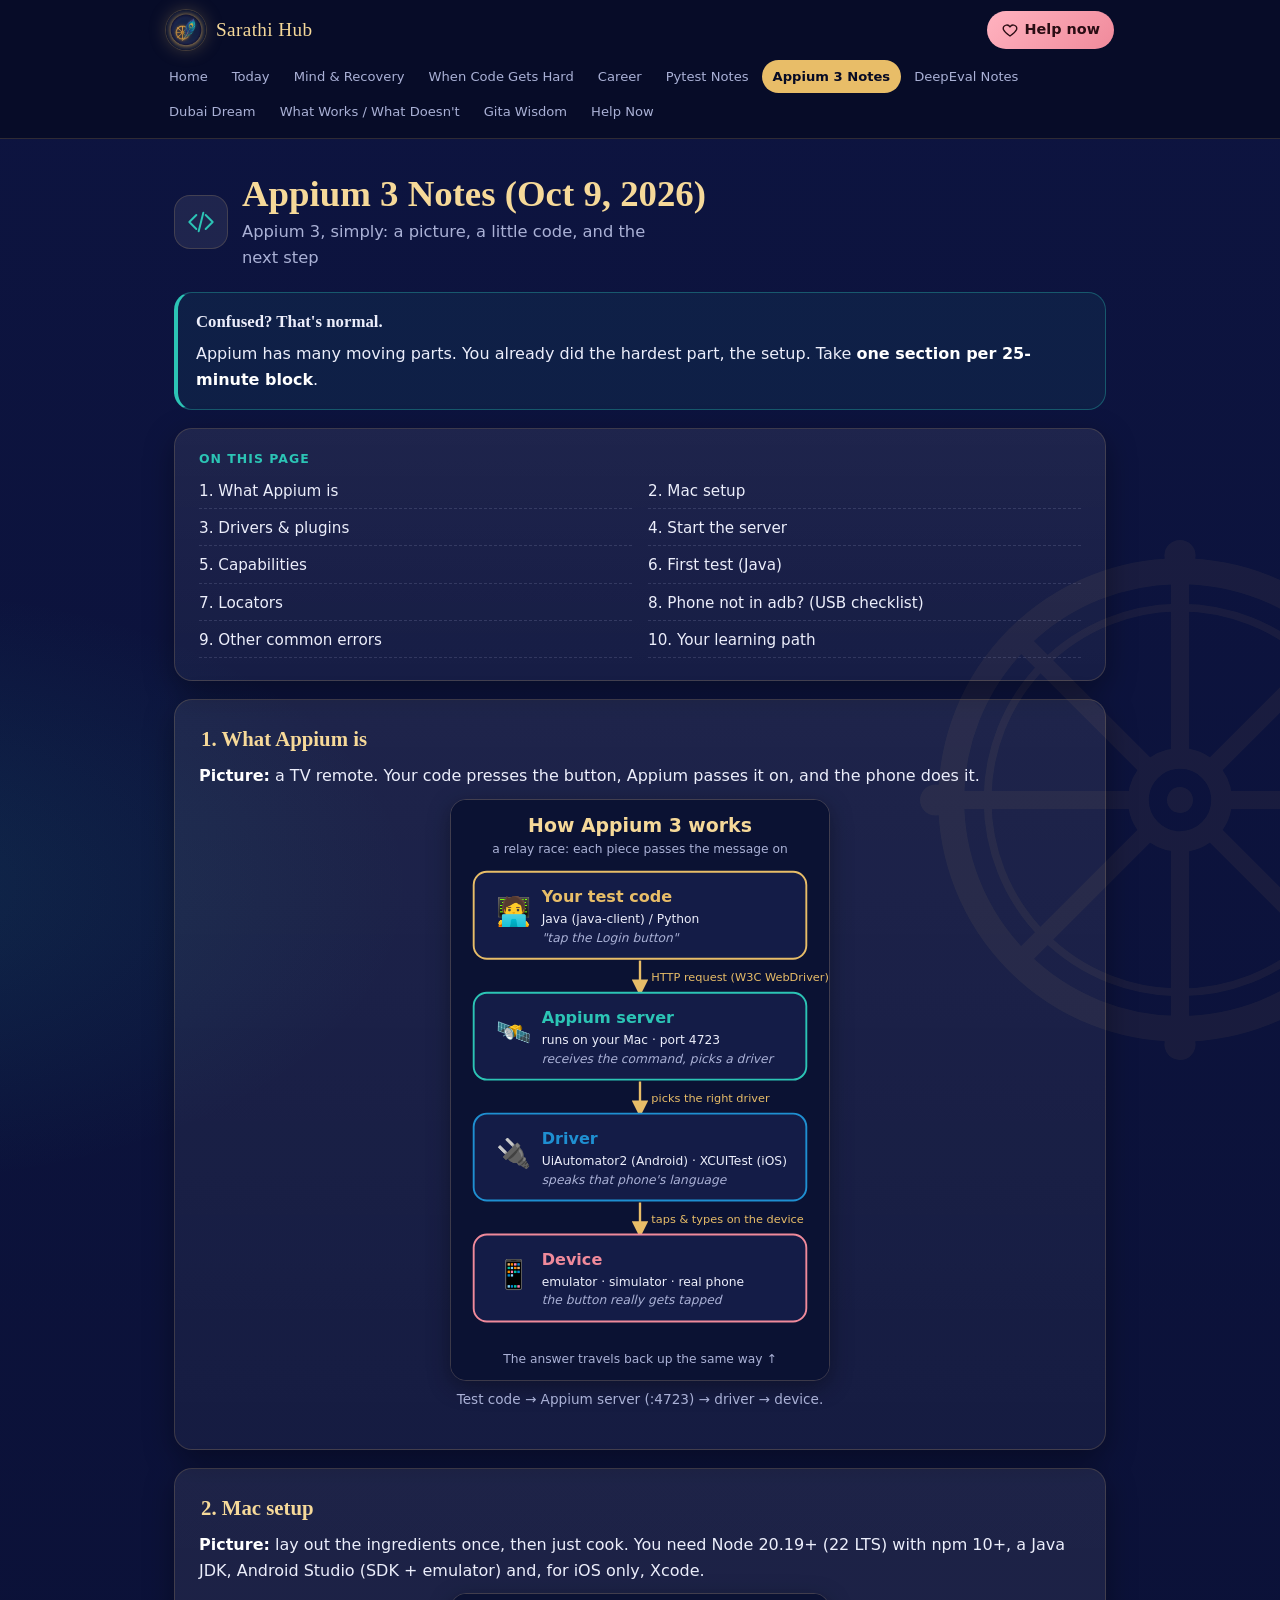
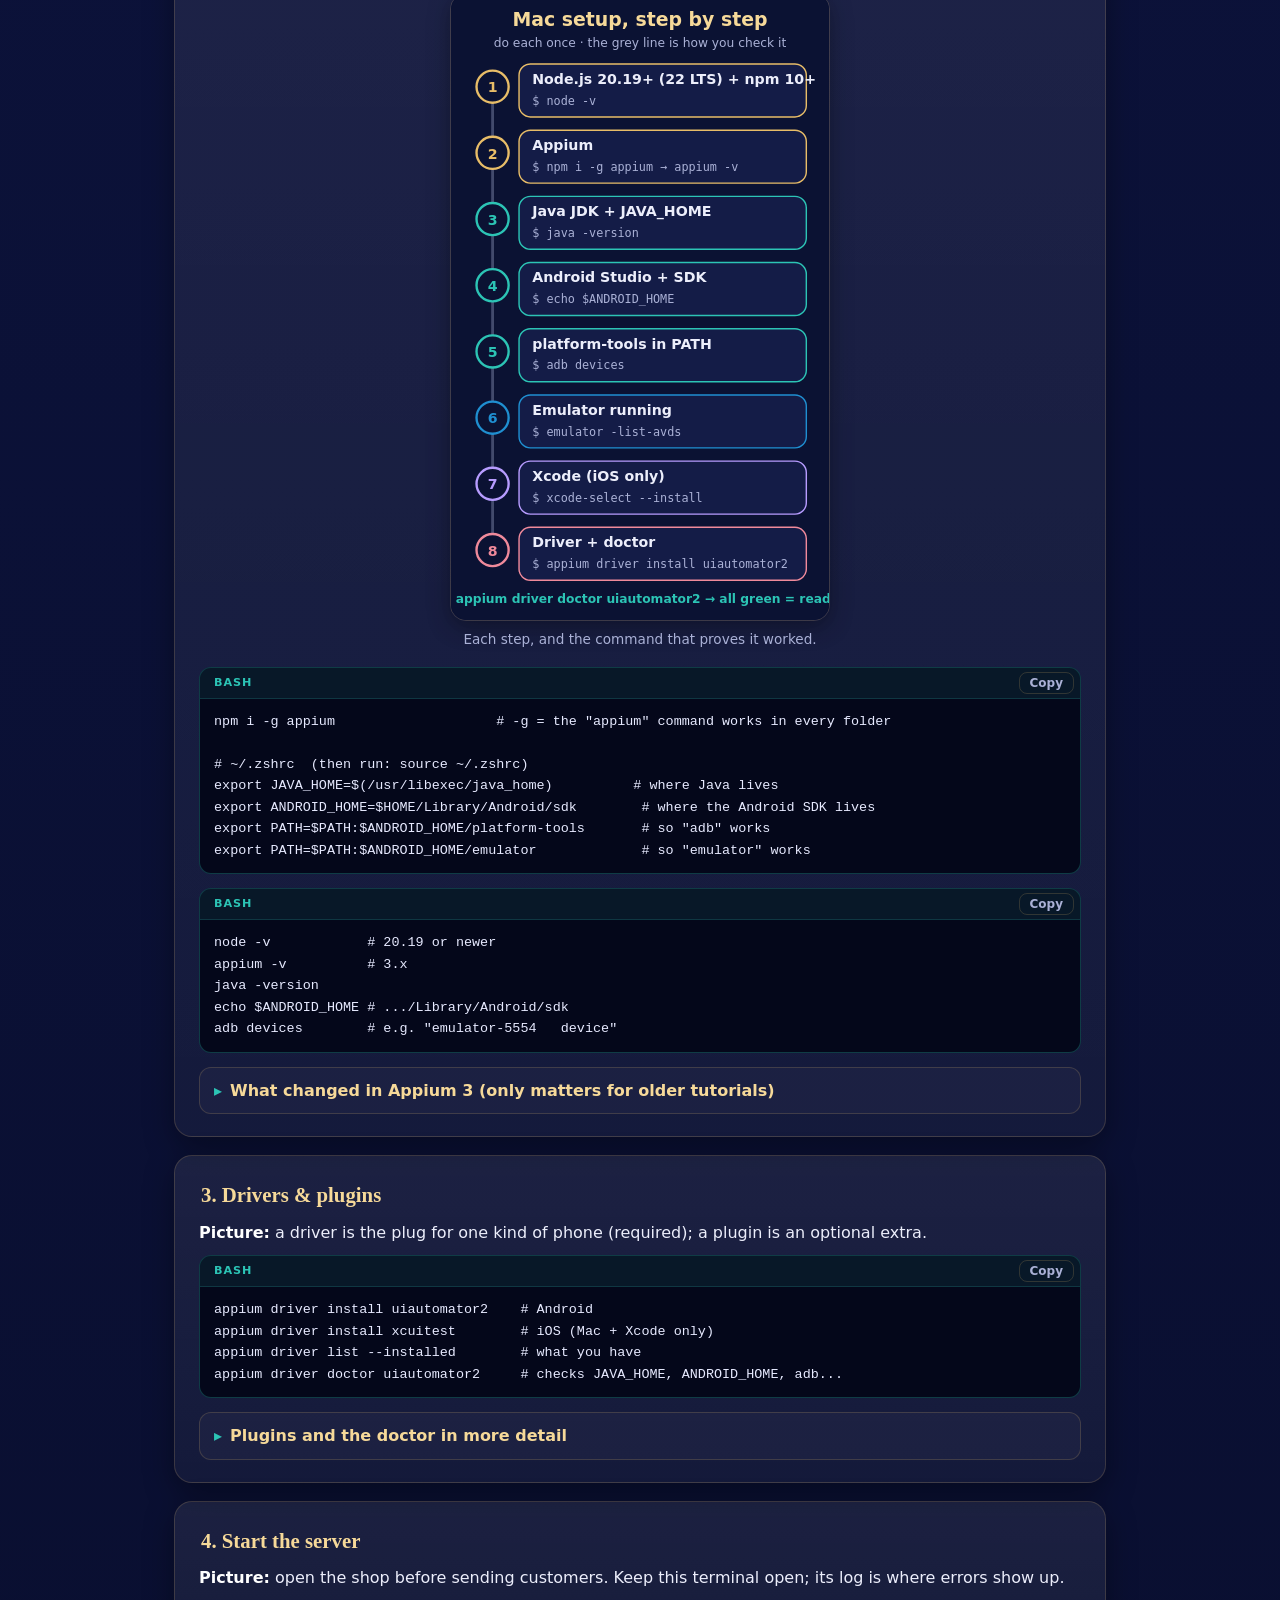
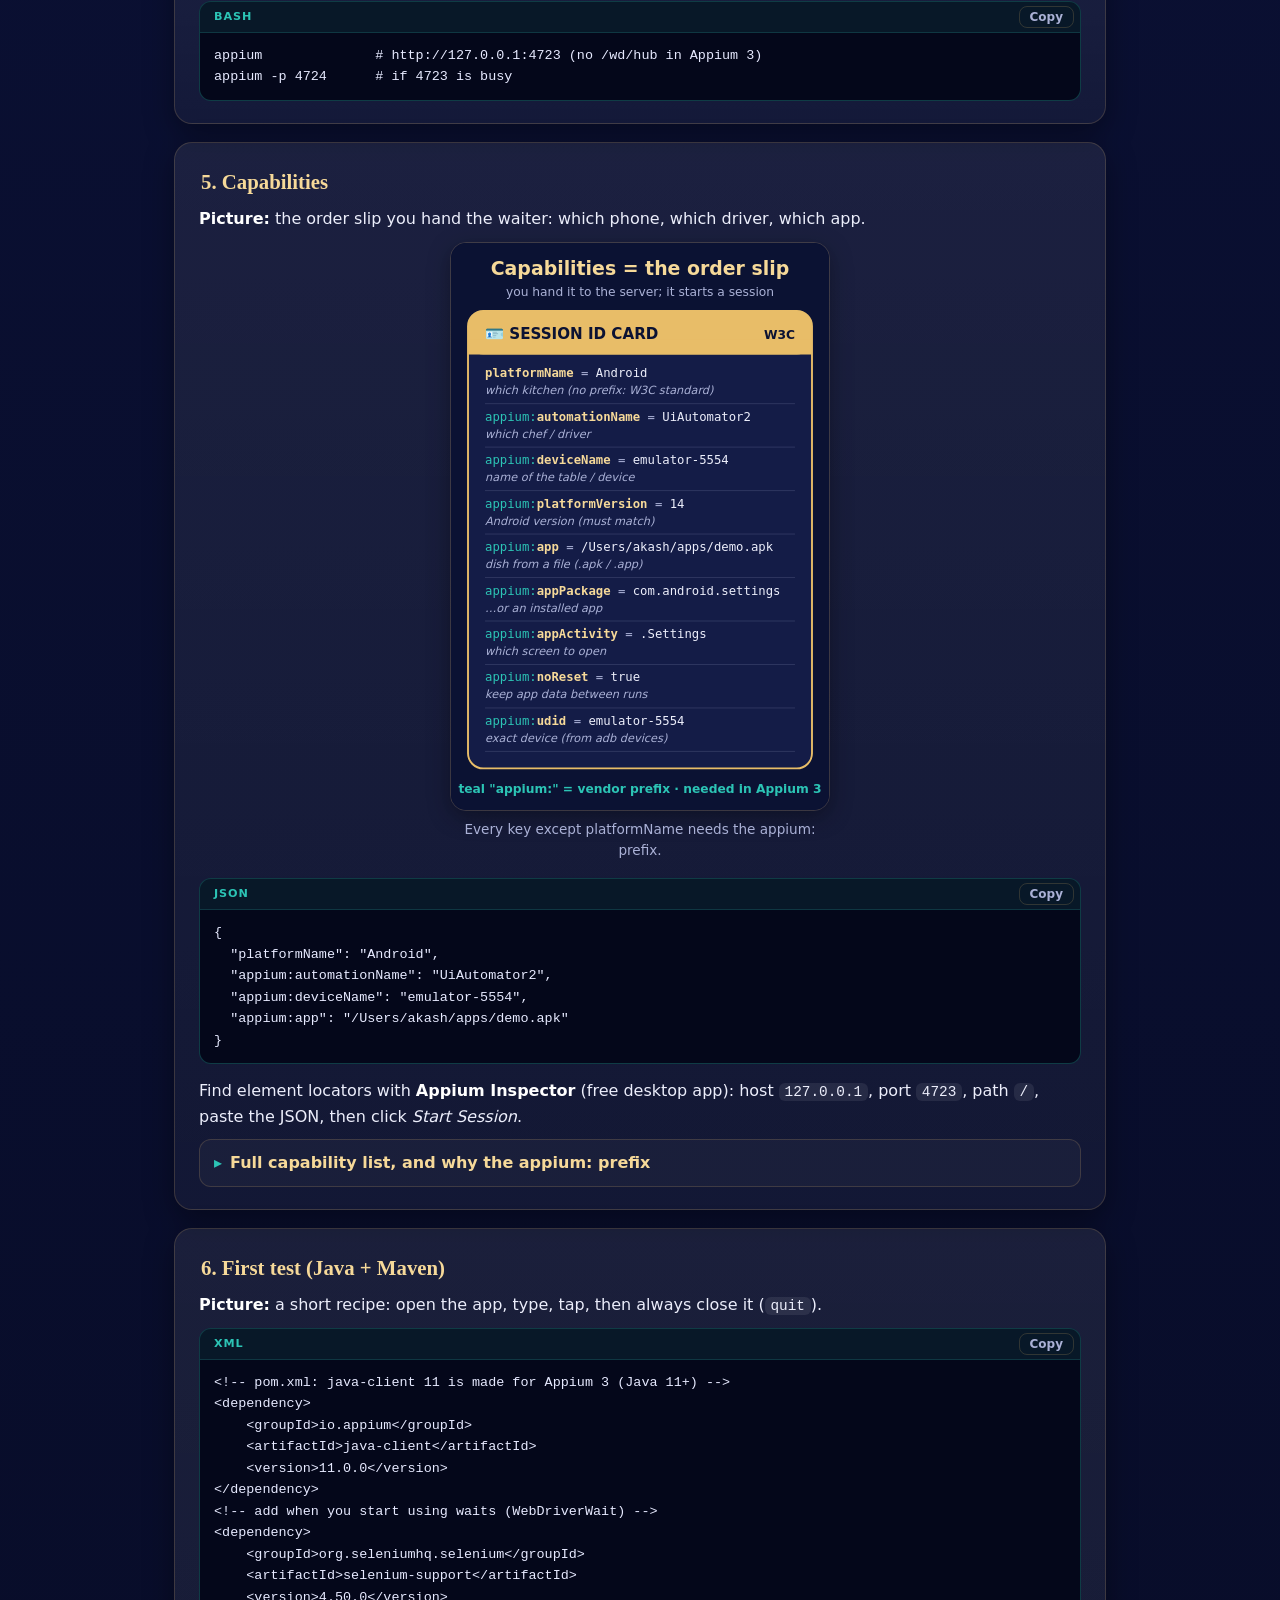
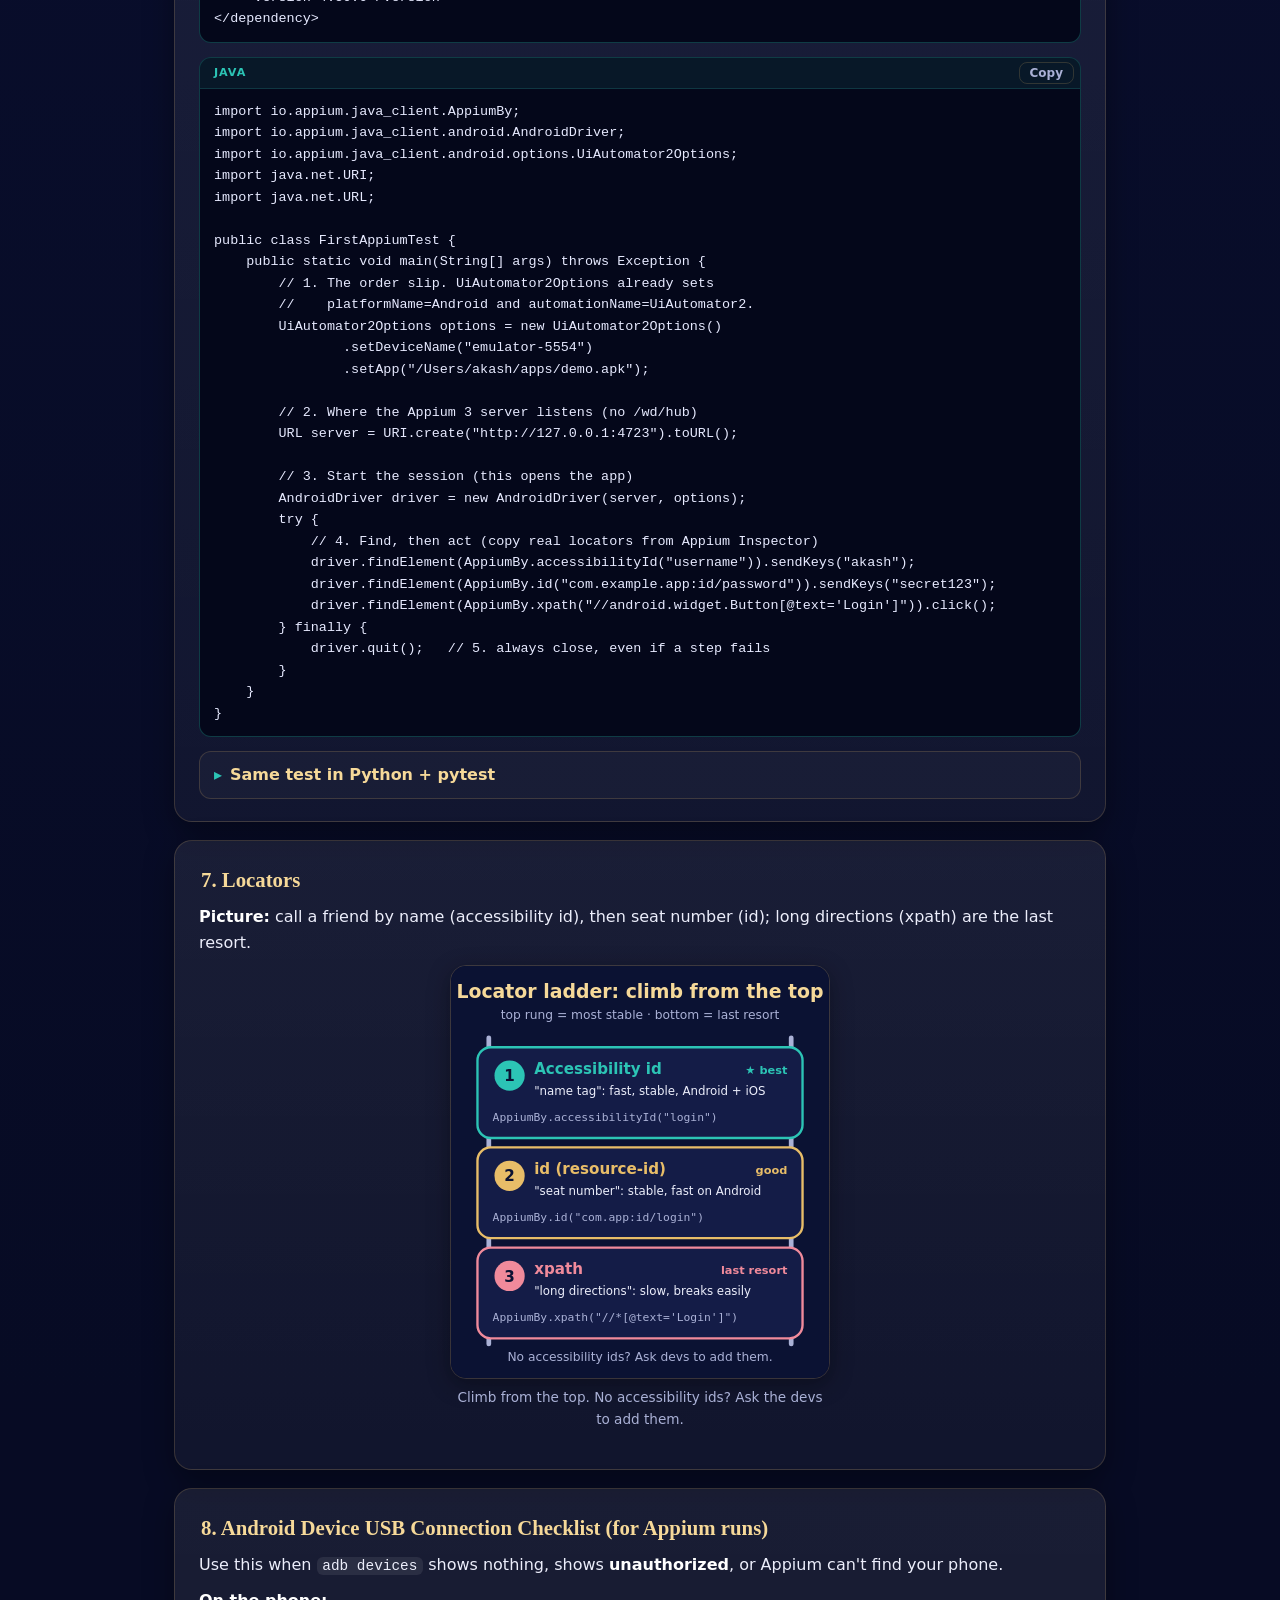
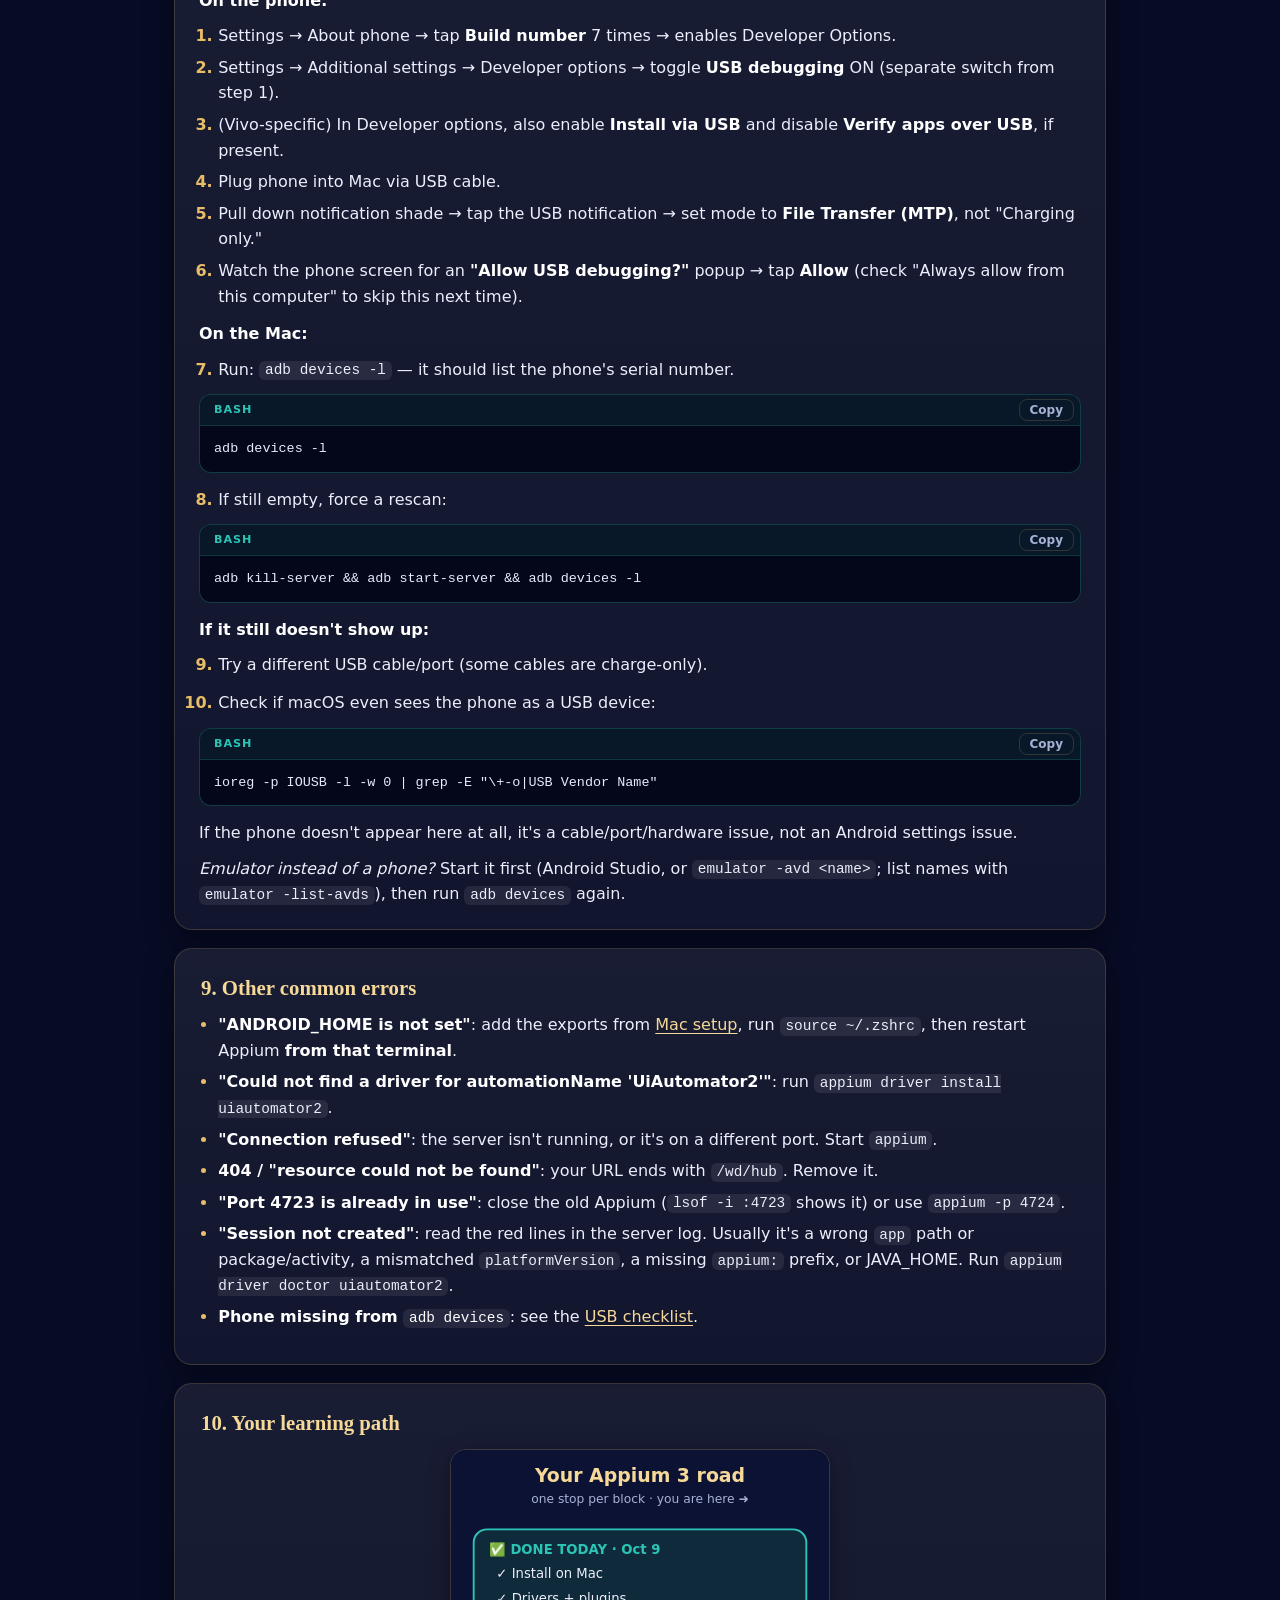
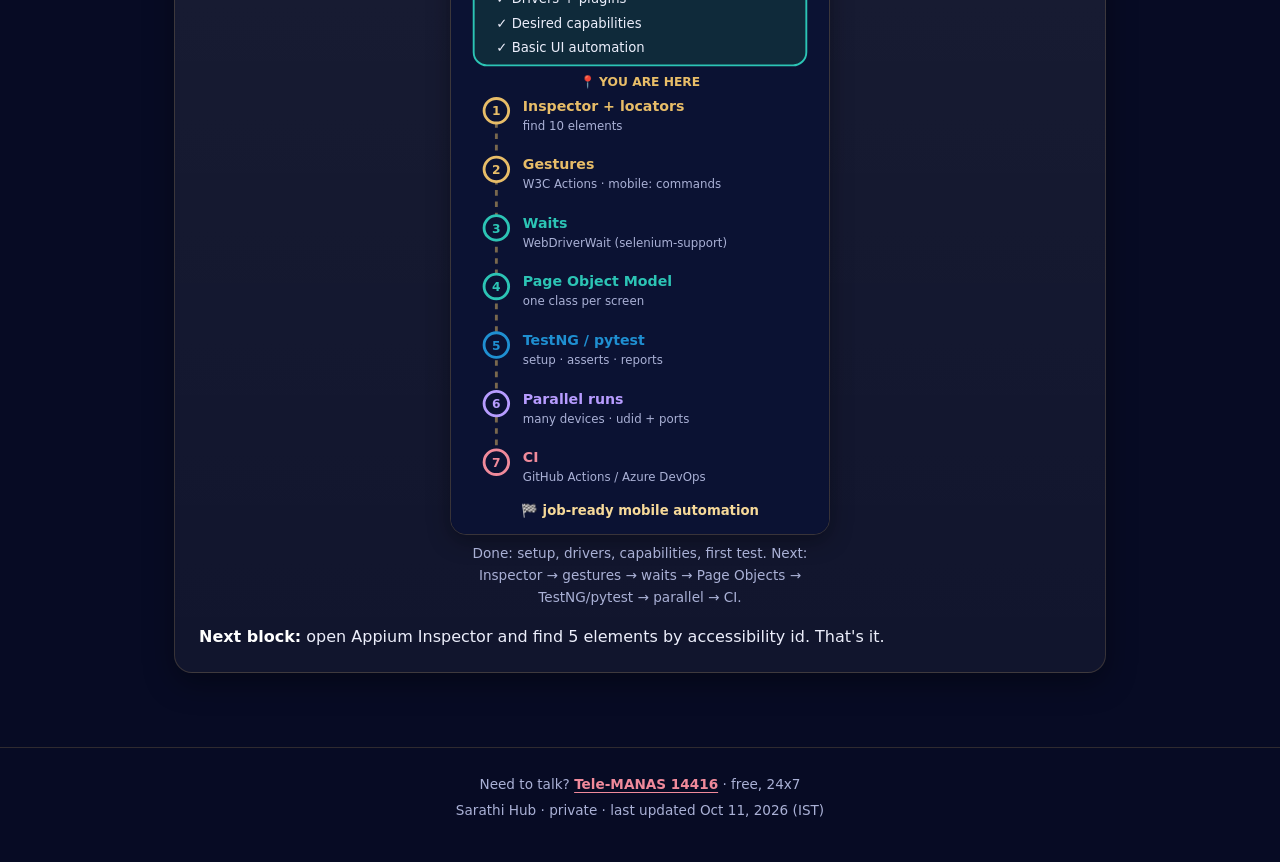
==== commit 4342cd75: "Appium 3 Notes: lean refactor (TOC, collapsible details, merged USB/adb advice); keep DeepEval page" ====
--- a/appium.html
+++ b/appium.html
@@ -12,9 +12,9 @@
   <link rel="icon" type="image/png" sizes="32x32" href="assets/img/favicon-32.png">
   <link rel="apple-touch-icon" href="assets/img/apple-touch-icon.png">
   <link rel="manifest" href="site.webmanifest">
-  <link rel="stylesheet" href="assets/css/style.css?v=202610112130">
-  <script src="content/content.js?v=202610112130" defer></script>
-  <script src="assets/js/app.js?v=202610112130" defer></script>
+  <link rel="stylesheet" href="assets/css/style.css?v=202610112150">
+  <script src="content/content.js?v=202610112150" defer></script>
+  <script src="assets/js/app.js?v=202610112150" defer></script>
 </head>
 <body data-page="appium">
   <header id="site-header" class="site-header"></header>
--- a/assets/css/style.css
+++ b/assets/css/style.css
@@ -328,7 +328,7 @@
 /* ---------- lesson / code blocks ---------- */
 .lesson .list { margin: 0 0 12px; }
 .lesson ol.list li::marker { font-weight: 700; }
-.lesson[id] { scroll-margin-top: 120px; }
+.lesson[id], .toc { scroll-margin-top: 120px; }
 .code-block { margin: 8px 0 14px; border: 1px solid rgba(44, 196, 181, 0.28); border-radius: 12px; background: #04071a; overflow: hidden; }
 .code-block:last-child { margin-bottom: 0; }
 .code-head { display: flex; align-items: center; justify-content: space-between; gap: 8px; padding: 4px 6px 4px 14px; background: rgba(44, 196, 181, 0.09); border-bottom: 1px solid rgba(44, 196, 181, 0.18); }
@@ -343,6 +343,22 @@
 .diagram a { display: block; border-radius: 16px; overflow: hidden; box-shadow: 0 6px 22px rgba(0, 0, 0, 0.35); border: 1px solid var(--border); }
 .diagram img { display: block; width: 100%; height: auto; background: #0b1233; }
 .diagram figcaption { margin-top: 8px; font-size: 0.85rem; color: var(--muted); }
+
+/* ---------- table of contents + collapsible details ---------- */
+.toc { padding: 14px 18px; }
+.toc-title { font: 600 0.78rem var(--sans); letter-spacing: 0.08em; text-transform: uppercase; color: var(--teal); margin: 0 0 8px; }
+.toc-list { list-style: none; margin: 0; padding: 0; display: grid; grid-template-columns: 1fr; gap: 2px 16px; }
+.toc-list a { display: block; padding: 5px 0; color: var(--text); text-decoration: none; border-bottom: 1px dashed rgba(170, 177, 214, 0.18); font-size: 0.95rem; }
+.toc-list a:hover, .toc-list a:focus-visible { color: var(--gold-2); }
+.lesson .sec-title { margin-bottom: 8px; }
+details.more { margin: 10px 0 0; border: 1px solid var(--border); border-radius: 12px; background: rgba(255, 255, 255, 0.03); }
+details.more > summary { cursor: pointer; padding: 10px 14px; font-weight: 600; color: var(--gold-2); list-style: none; display: flex; align-items: center; gap: 8px; }
+details.more > summary::-webkit-details-marker { display: none; }
+details.more > summary::before { content: "▸"; color: var(--teal); transition: transform 0.15s; }
+details.more[open] > summary::before { transform: rotate(90deg); }
+.more-body { padding: 0 14px 12px; }
+.lesson .diagram { max-width: 380px; }
+@media (min-width: 640px) { .toc-list { grid-template-columns: 1fr 1fr; } }
 
 /* ---------- larger screens ---------- */
 @media (min-width: 640px) {
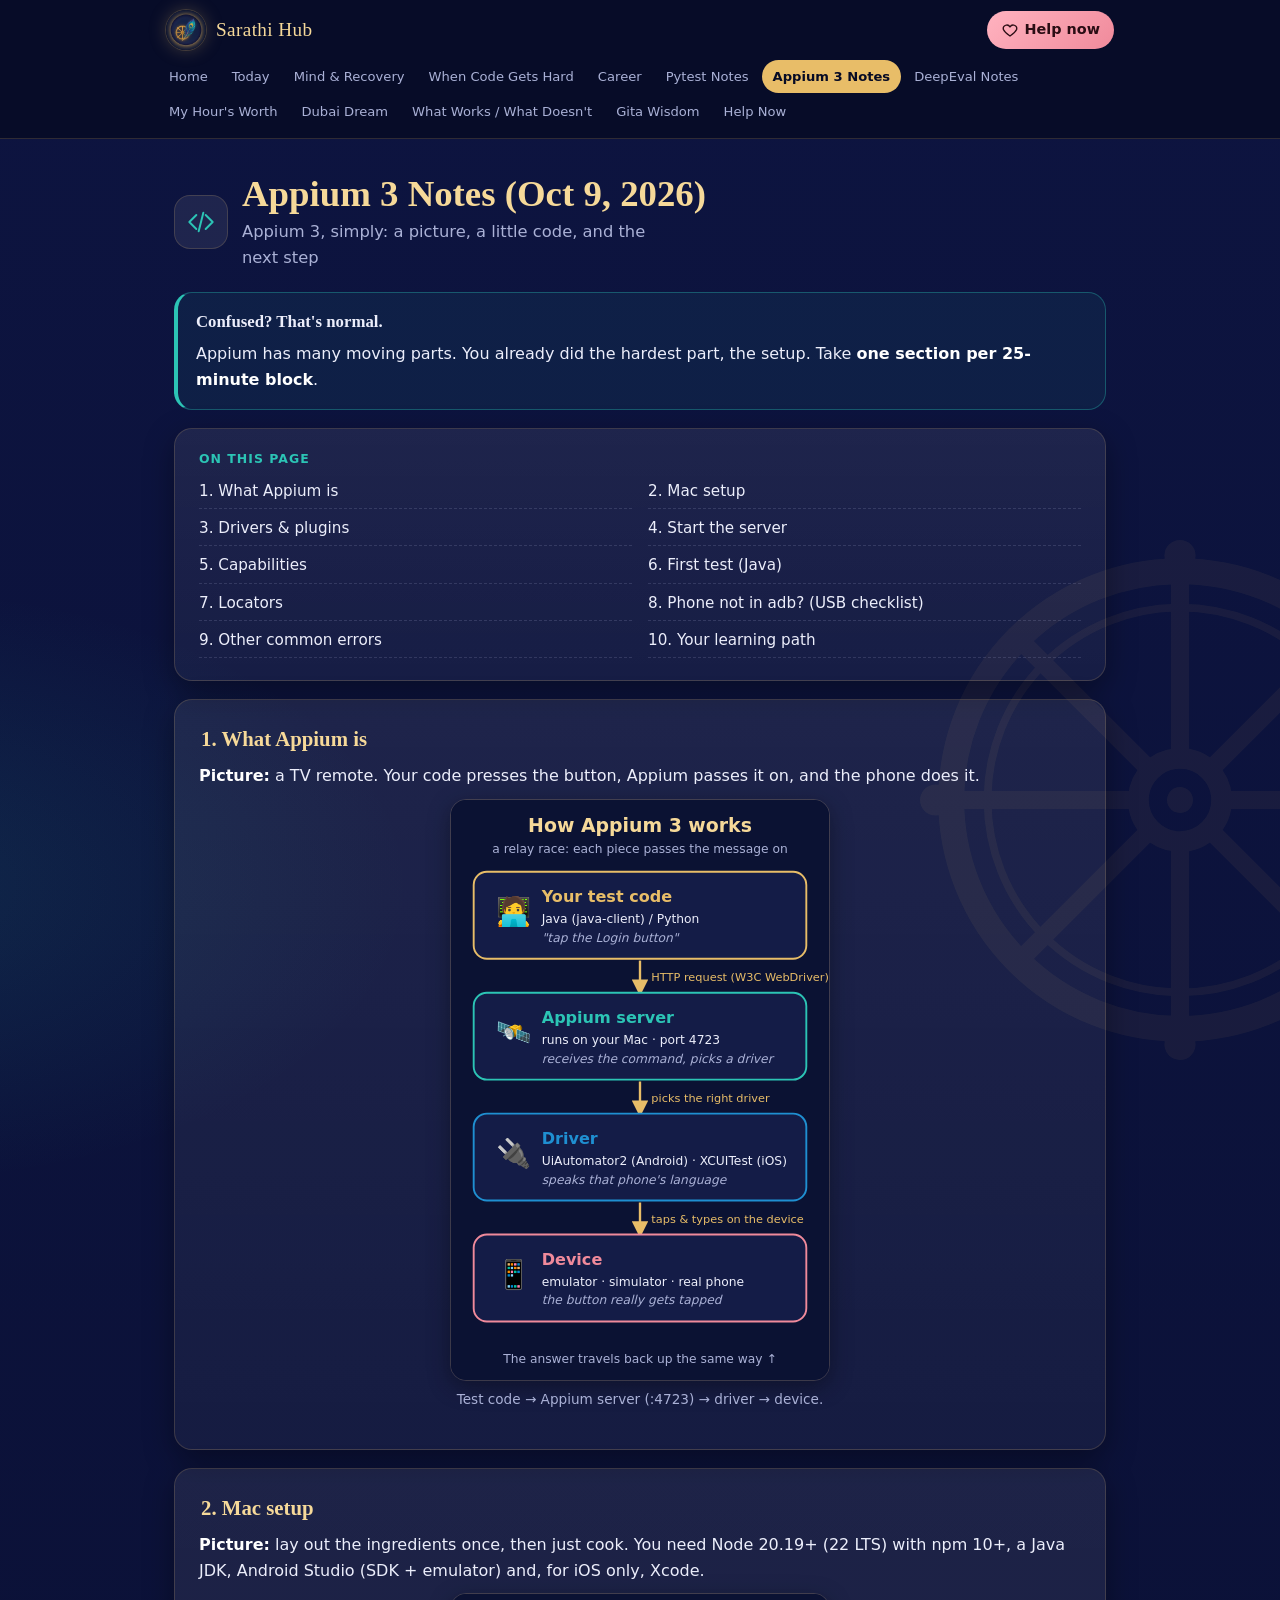
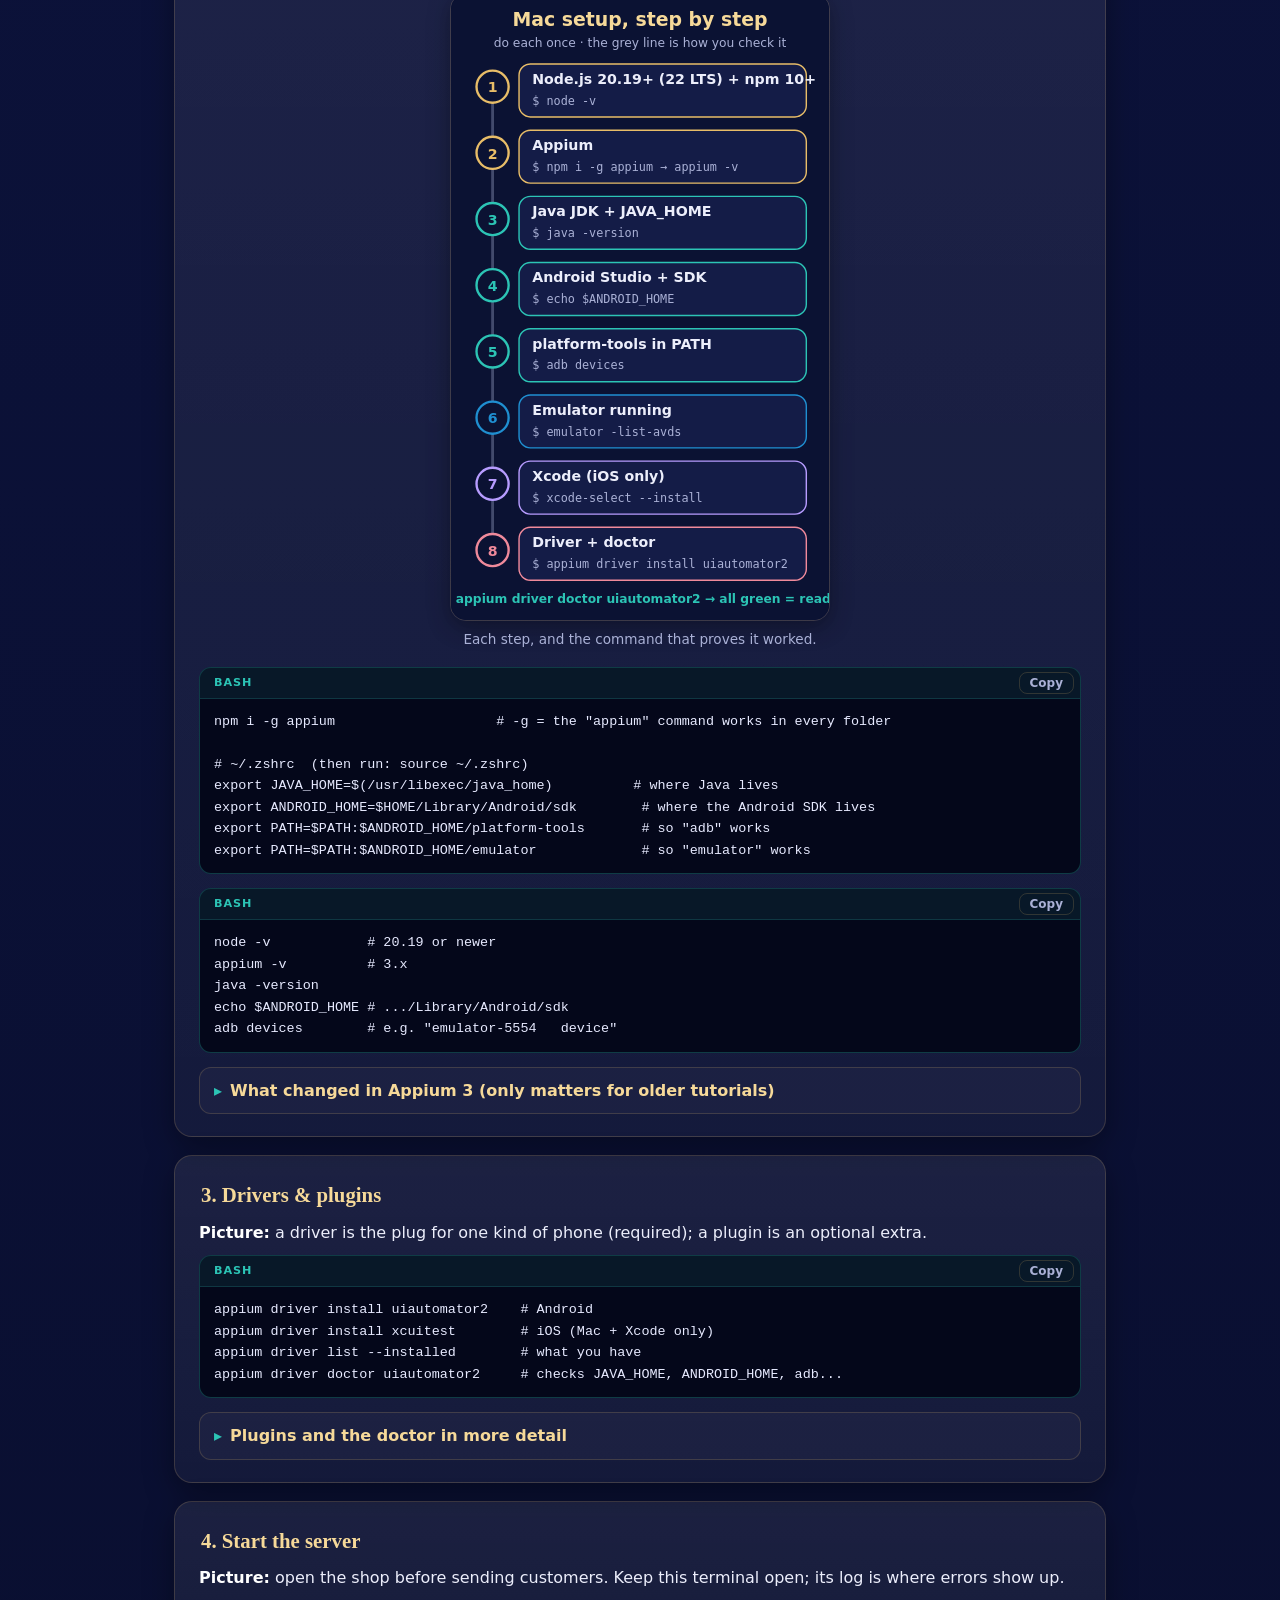
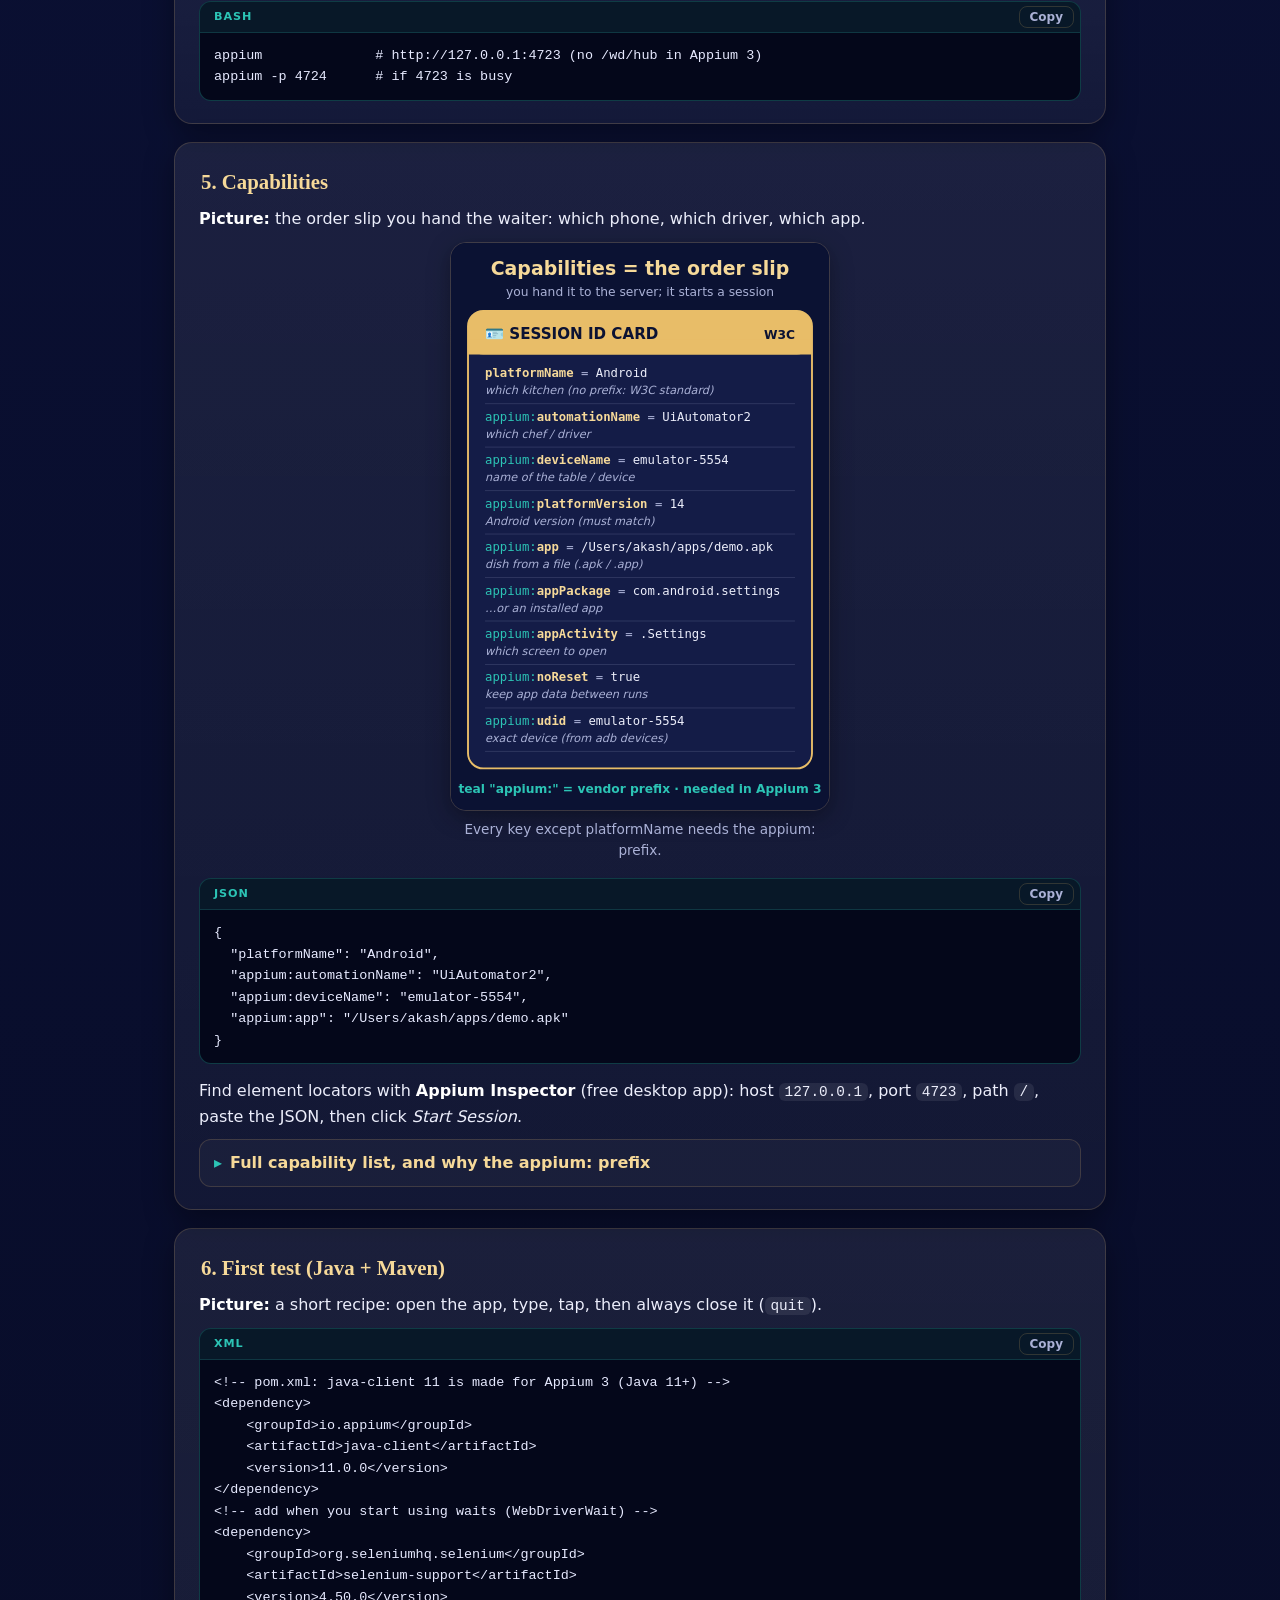
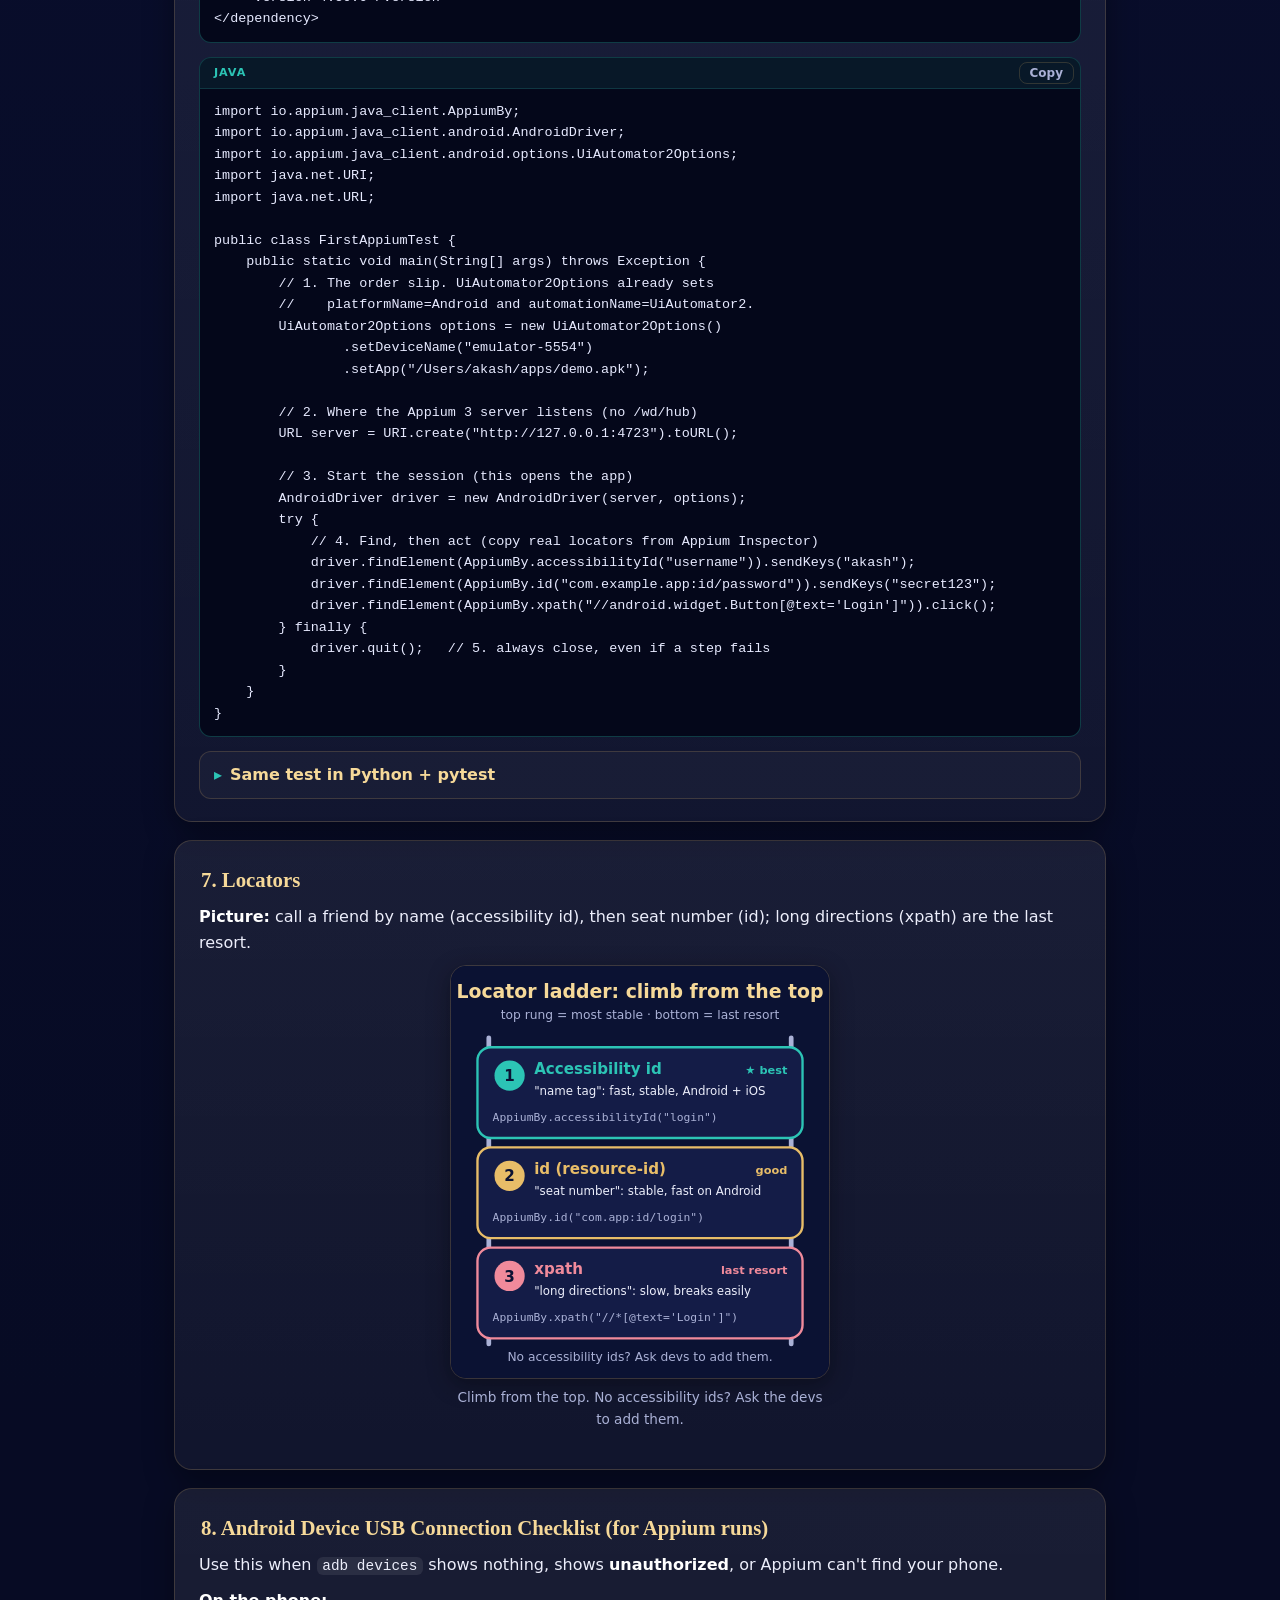
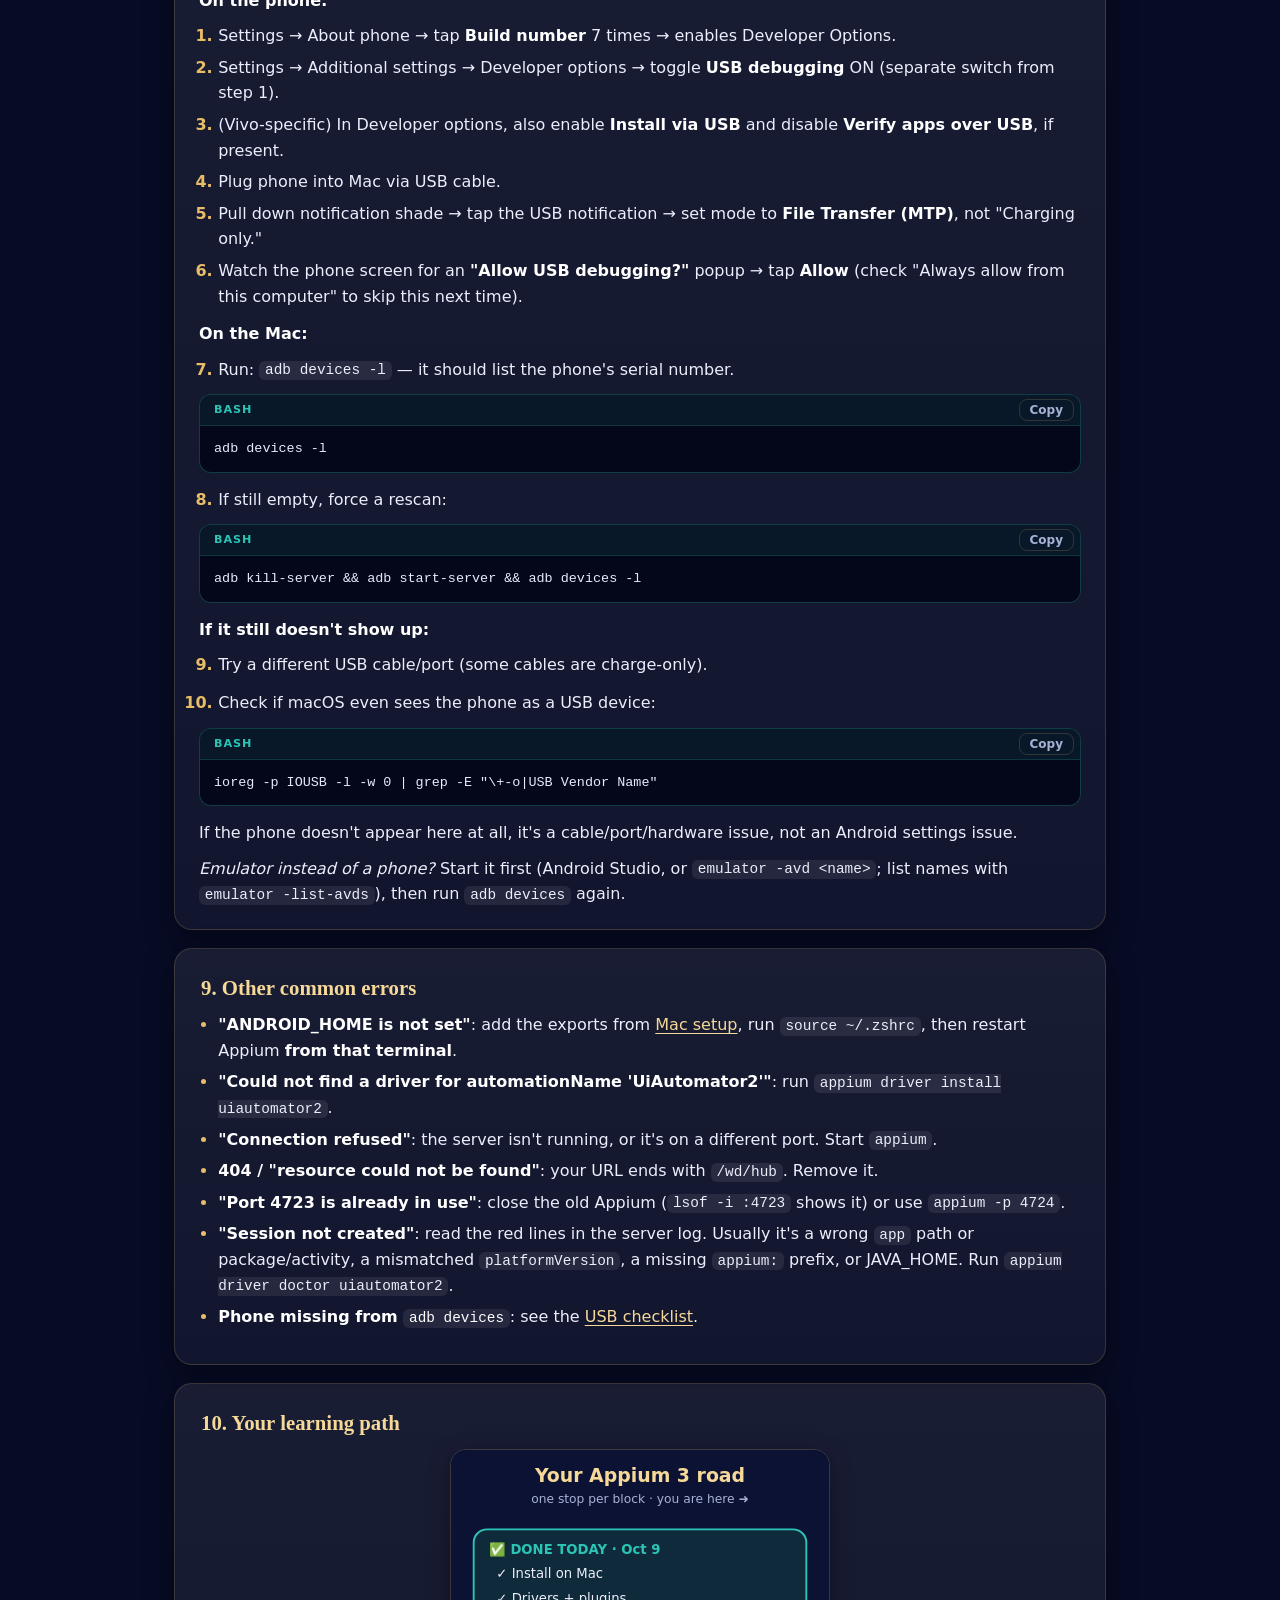
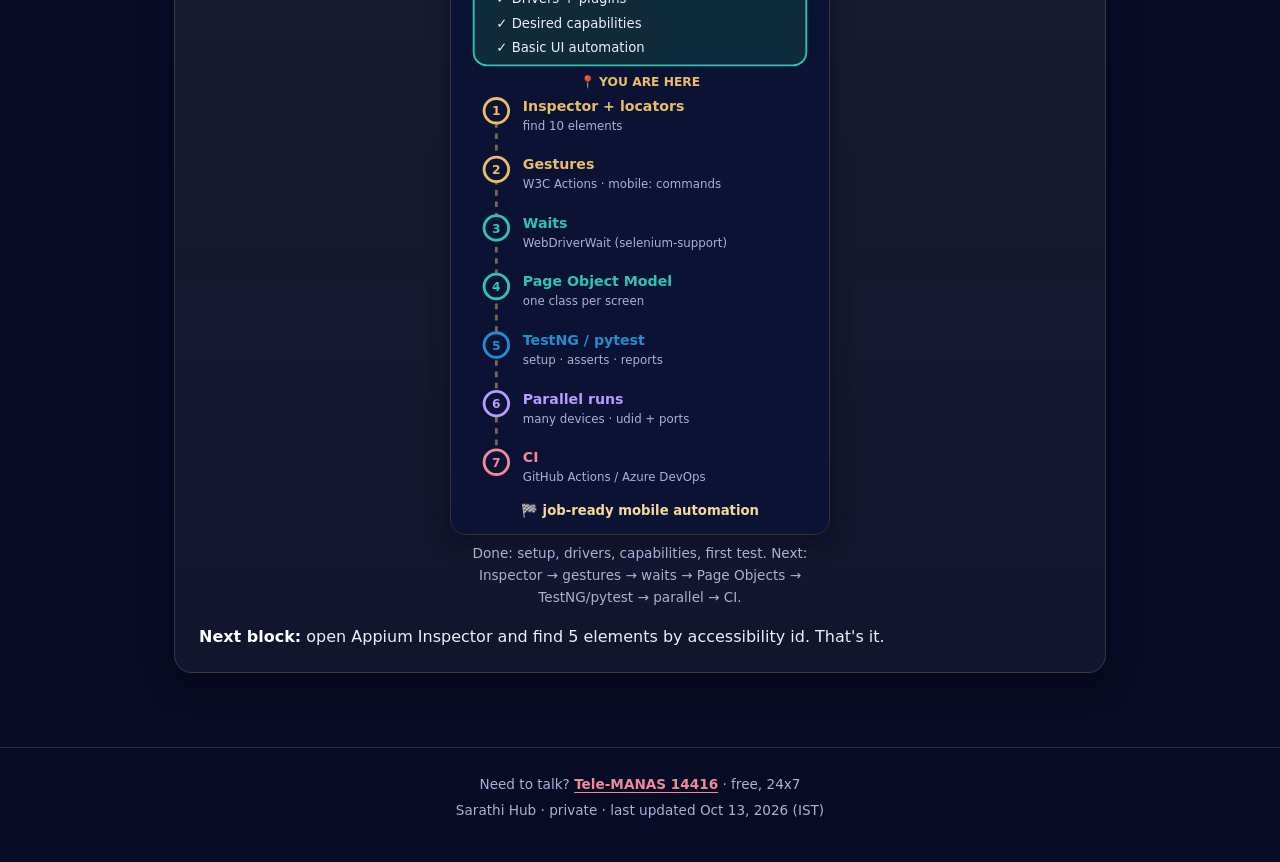
==== commit ed755c08: "Add My Hour's Worth page (stats, bars, calculator, new-regime breakdown)" ====
--- a/appium.html
+++ b/appium.html
@@ -12,9 +12,9 @@
   <link rel="icon" type="image/png" sizes="32x32" href="assets/img/favicon-32.png">
   <link rel="apple-touch-icon" href="assets/img/apple-touch-icon.png">
   <link rel="manifest" href="site.webmanifest">
-  <link rel="stylesheet" href="assets/css/style.css?v=202610112150">
-  <script src="content/content.js?v=202610112150" defer></script>
-  <script src="assets/js/app.js?v=202610112150" defer></script>
+  <link rel="stylesheet" href="assets/css/style.css?v=202610132300">
+  <script src="content/content.js?v=202610132300" defer></script>
+  <script src="assets/js/app.js?v=202610132300" defer></script>
 </head>
 <body data-page="appium">
   <header id="site-header" class="site-header"></header>
--- a/assets/css/style.css
+++ b/assets/css/style.css
@@ -360,6 +360,37 @@
 .lesson .diagram { max-width: 380px; }
 @media (min-width: 640px) { .toc-list { grid-template-columns: 1fr 1fr; } }
 
+/* ---------- stats, bars, calculator (My Hour's Worth) ---------- */
+.stats-note { margin: -4px 2px 12px; }
+.stats { display: grid; grid-template-columns: 1fr 1fr; gap: 10px; }
+.stat { --c: var(--gold); display: flex; flex-direction: column; gap: 2px; padding: 16px; border-radius: var(--radius); border: 1px solid color-mix(in srgb, var(--c) 45%, transparent); background: linear-gradient(160deg, color-mix(in srgb, var(--c) 16%, transparent), var(--surface)); box-shadow: var(--shadow); }
+.stat.is-big { grid-column: 1 / -1; text-align: center; padding: 22px 16px; }
+.stat.tone-teal { --c: var(--teal); } .stat.tone-rose { --c: var(--rose); } .stat.tone-gold { --c: var(--gold); }
+.stat-v { font-family: var(--serif); font-weight: 700; font-size: clamp(1.7rem, 8vw, 2.4rem); line-height: 1.05; color: var(--c); letter-spacing: -0.01em; }
+.stat.is-big .stat-v { font-size: clamp(2.8rem, 15vw, 4.2rem); }
+.stat-l { font-weight: 600; color: var(--text); text-transform: uppercase; letter-spacing: 0.08em; font-size: 0.78rem; }
+.stat-s { color: var(--muted); font-size: 0.82rem; }
+.bars { list-style: none; margin: 6px 0 0; padding: 0; display: grid; gap: 14px; }
+.bar-row { --c: var(--gold); } .bar-row.tone-rose { --c: var(--rose); } .bar-row.tone-teal { --c: var(--teal); }
+.bar-top { display: flex; justify-content: space-between; align-items: baseline; gap: 10px; margin-bottom: 6px; }
+.bar-top strong { font-family: var(--serif); font-size: 1.5rem; color: var(--c); }
+.bar-track { height: 14px; border-radius: 99px; background: rgba(255, 255, 255, 0.07); overflow: hidden; }
+.bar-fill { display: block; height: 100%; border-radius: 99px; background: linear-gradient(90deg, color-mix(in srgb, var(--c) 55%, transparent), var(--c)); }
+.bar-sub { display: block; margin-top: 4px; }
+.bars-foot { margin-top: 14px; padding-top: 12px; border-top: 1px dashed var(--border); }
+.calc-mode { display: flex; flex-wrap: wrap; gap: 8px; margin: 4px 0 12px; }
+.calc-mode label { display: flex; align-items: center; gap: 6px; padding: 6px 12px; border: 1px solid var(--border); border-radius: 99px; cursor: pointer; font-size: 0.9rem; }
+.calc-mode input { accent-color: var(--gold); }
+.calc-grid { display: grid; grid-template-columns: 1fr 1fr; gap: 10px; margin-bottom: 14px; }
+.calc-in { grid-column: 1 / -1; display: grid; gap: 10px; }
+.calc-in[hidden] { display: none; }
+.calc-f { display: flex; flex-direction: column; gap: 4px; font-size: 0.82rem; color: var(--muted); }
+.calc-f input { font: 600 1.05rem var(--sans); color: var(--text); background: rgba(4, 7, 26, 0.6); border: 1px solid var(--border); border-radius: 10px; padding: 10px 12px; width: 100%; }
+.calc-f input:focus { outline: 2px solid var(--gold); outline-offset: 1px; }
+.calc-extra { margin-top: 12px; color: var(--muted); }
+.calc-break .notes-table td:last-child { text-align: right; white-space: nowrap; }
+@media (min-width: 640px) { .stats { grid-template-columns: repeat(3, 1fr); } .stat.is-big { grid-column: auto; } .stats-sec .stat.is-big .stat-v { font-size: 3rem; } }
+
 /* ---------- larger screens ---------- */
 @media (min-width: 640px) {
   main { padding: 28px 24px 56px; }
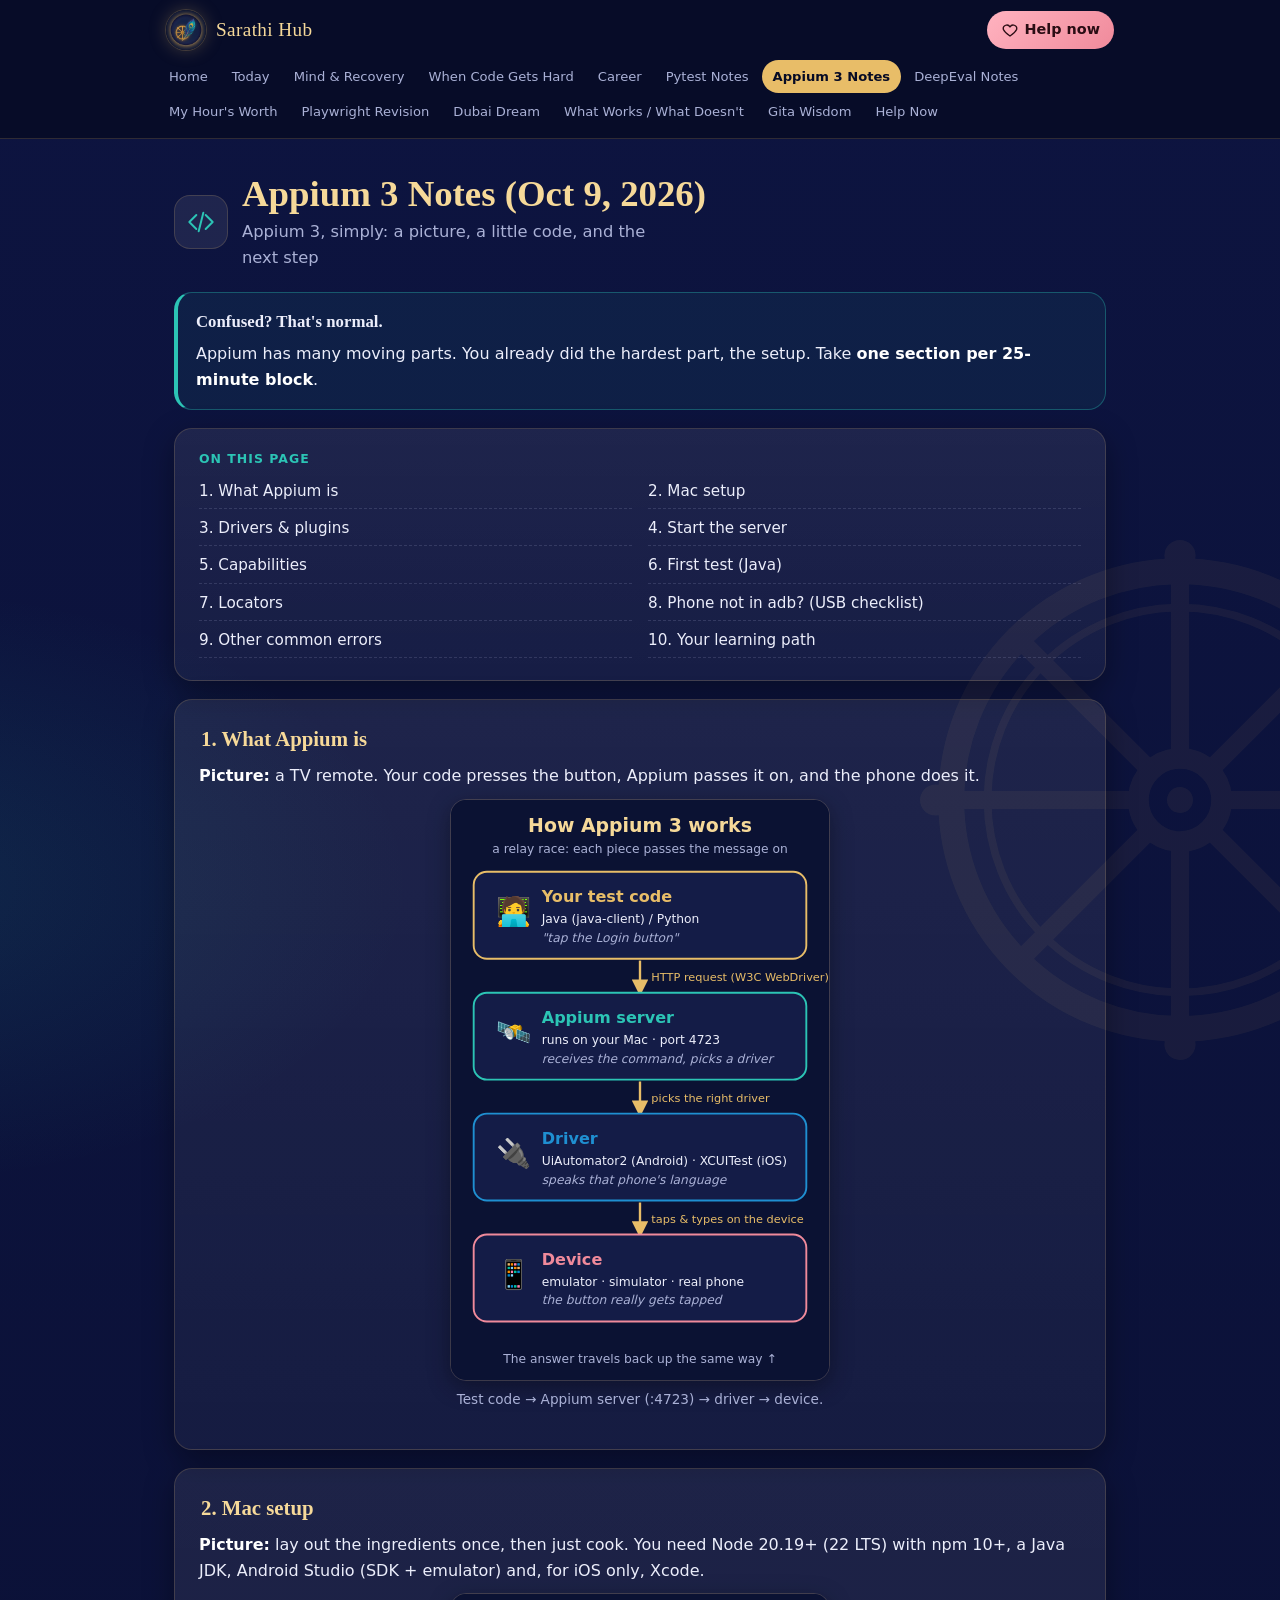
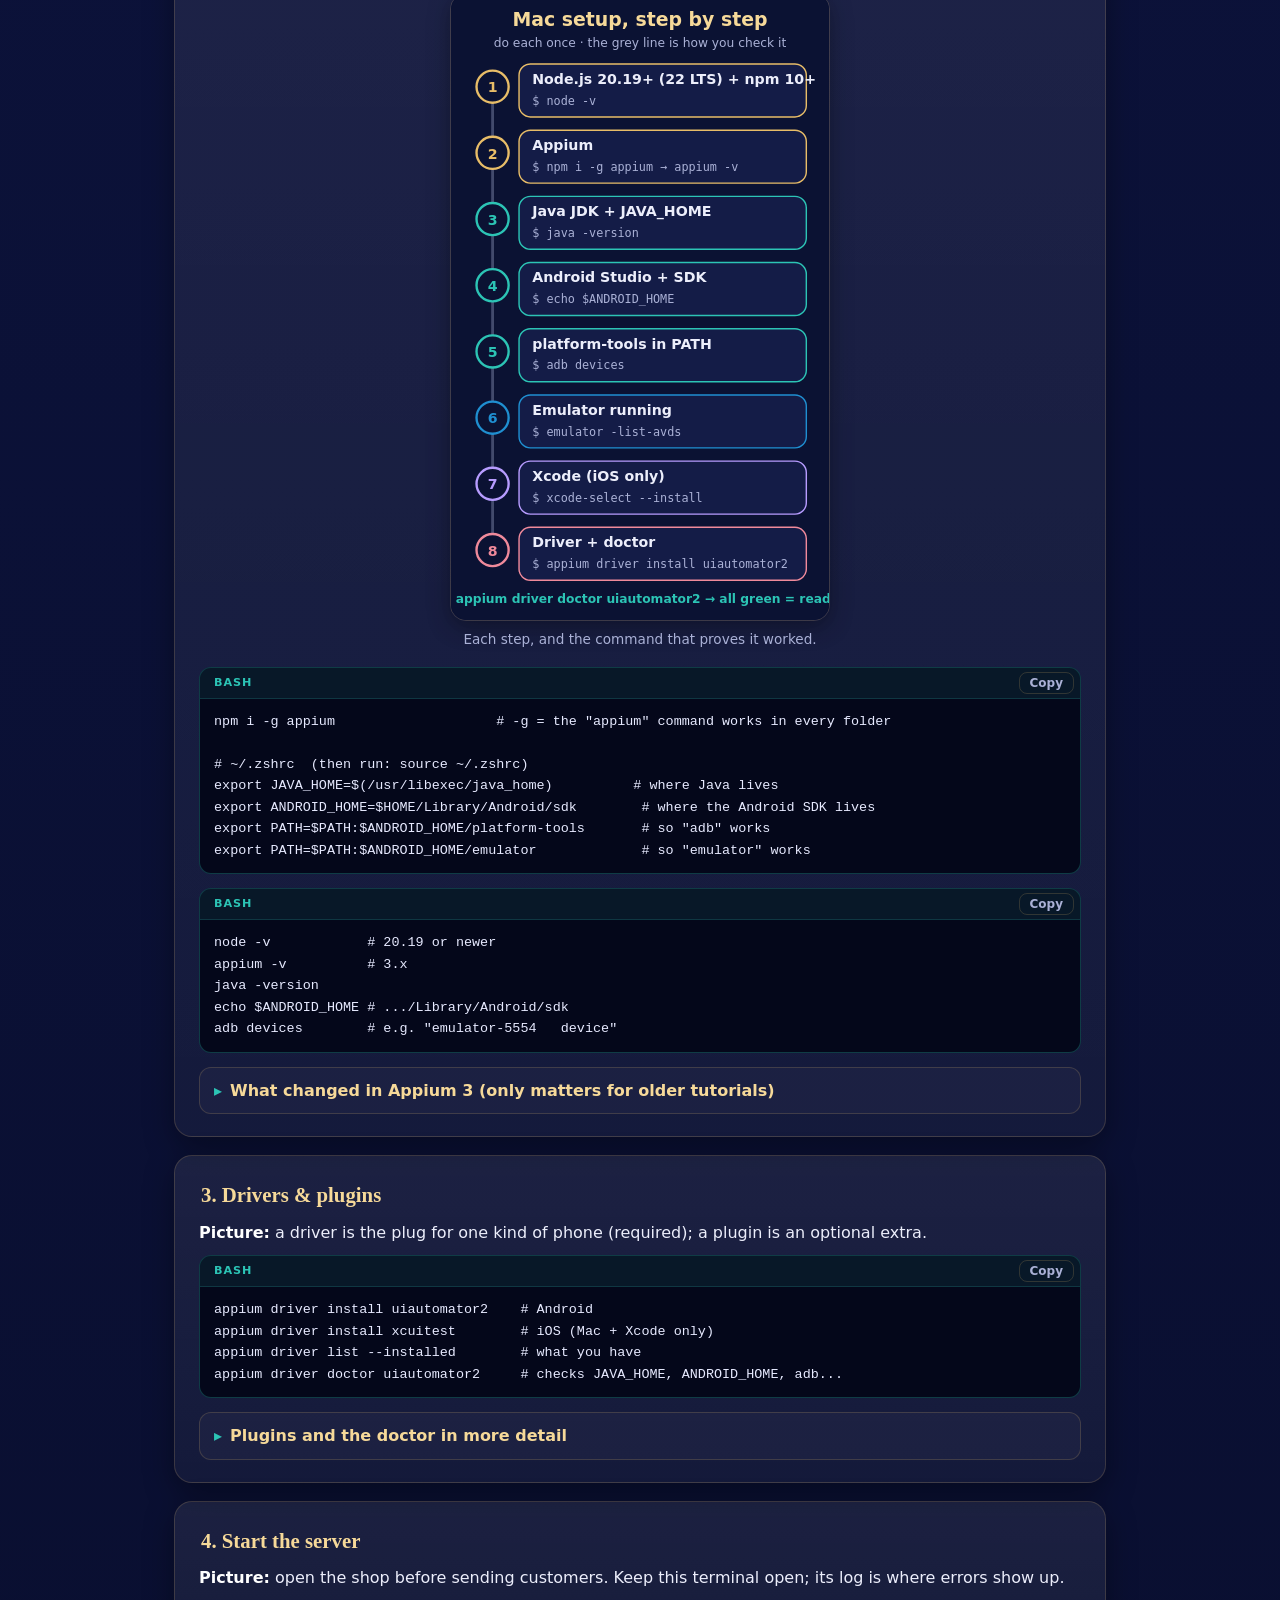
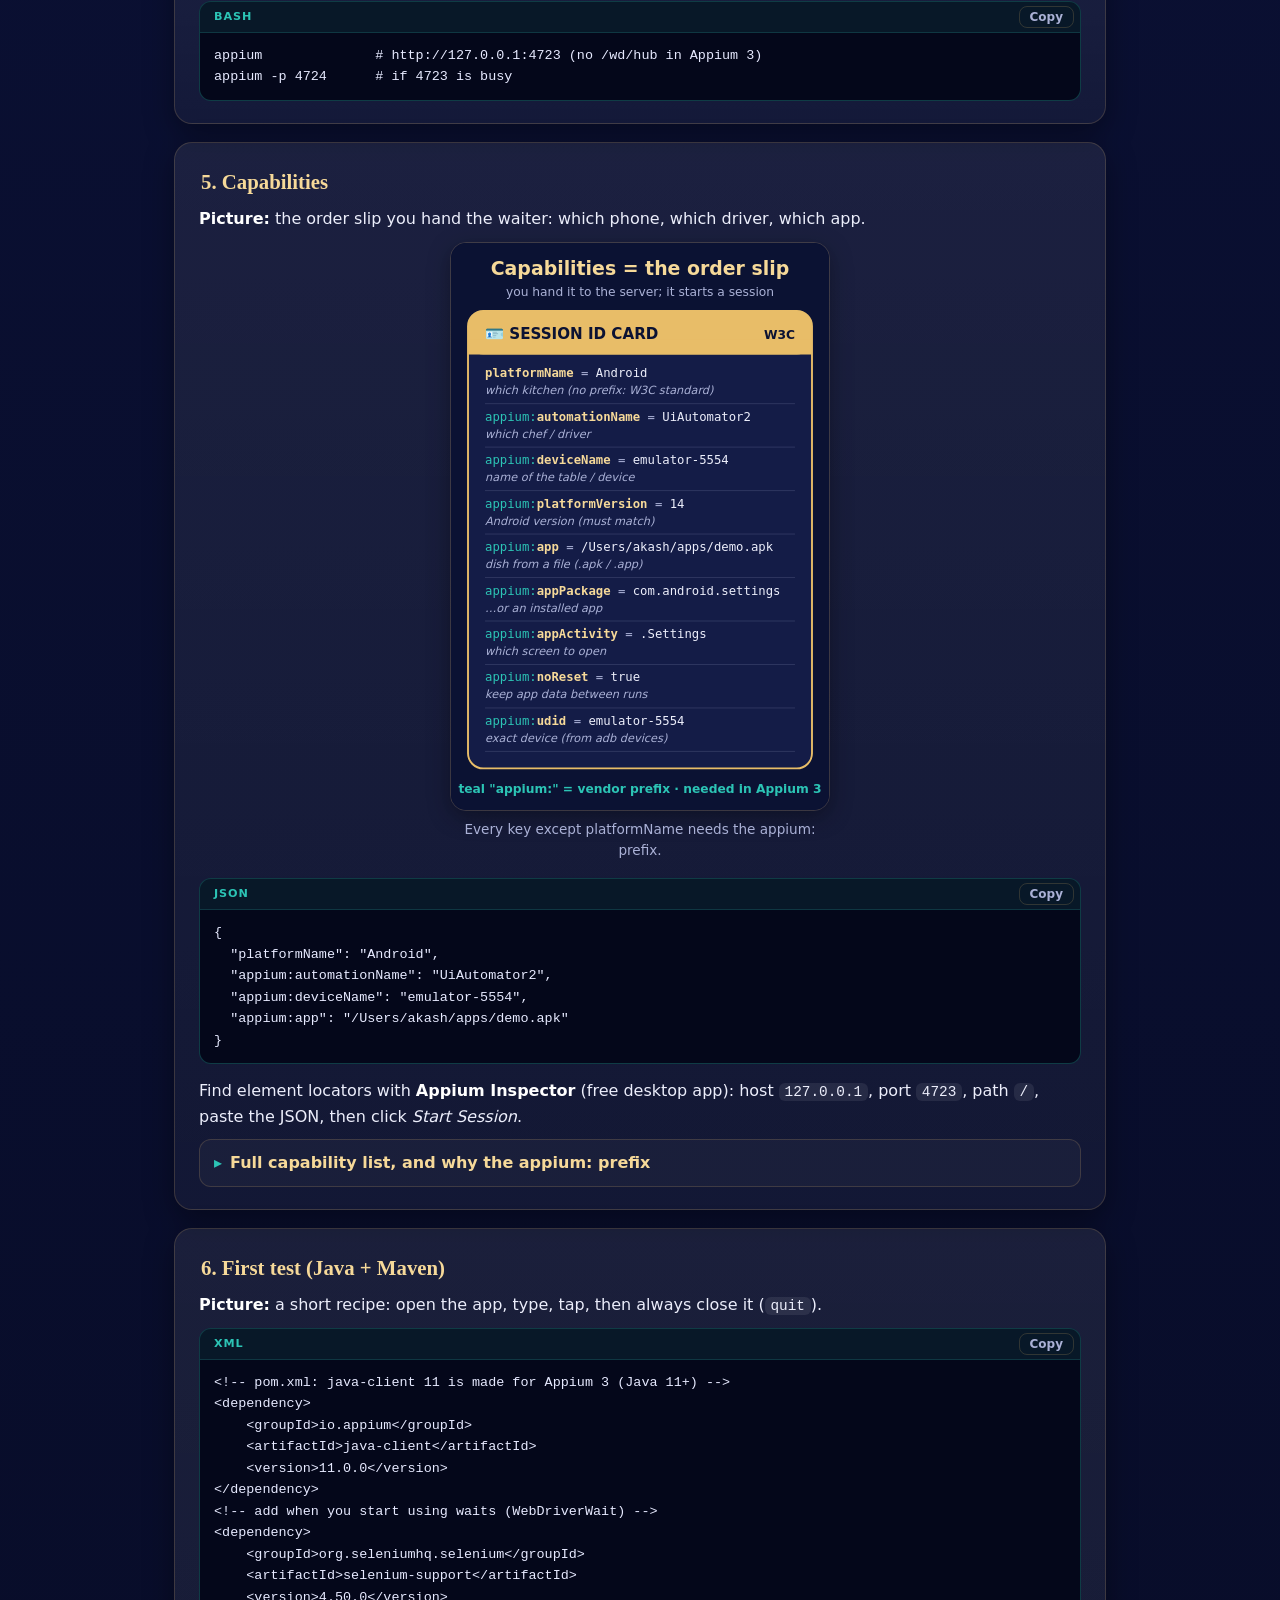
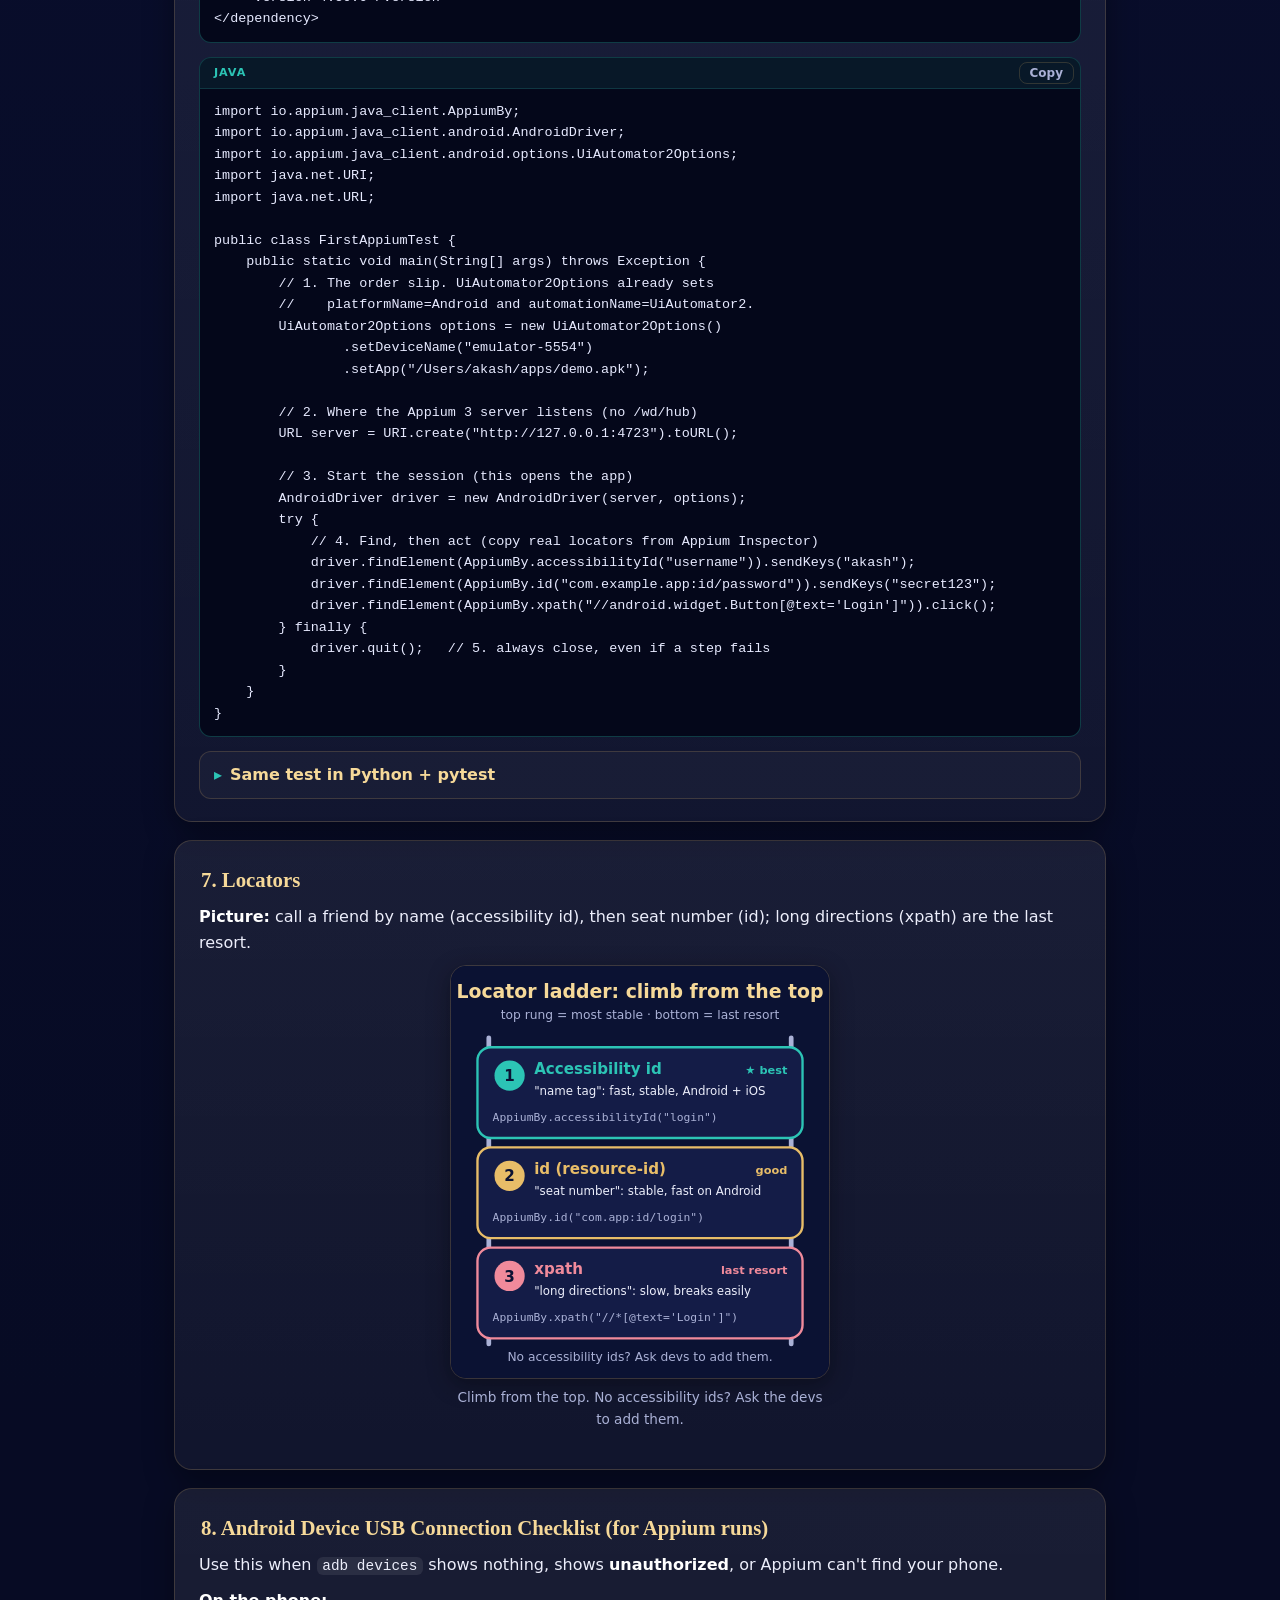
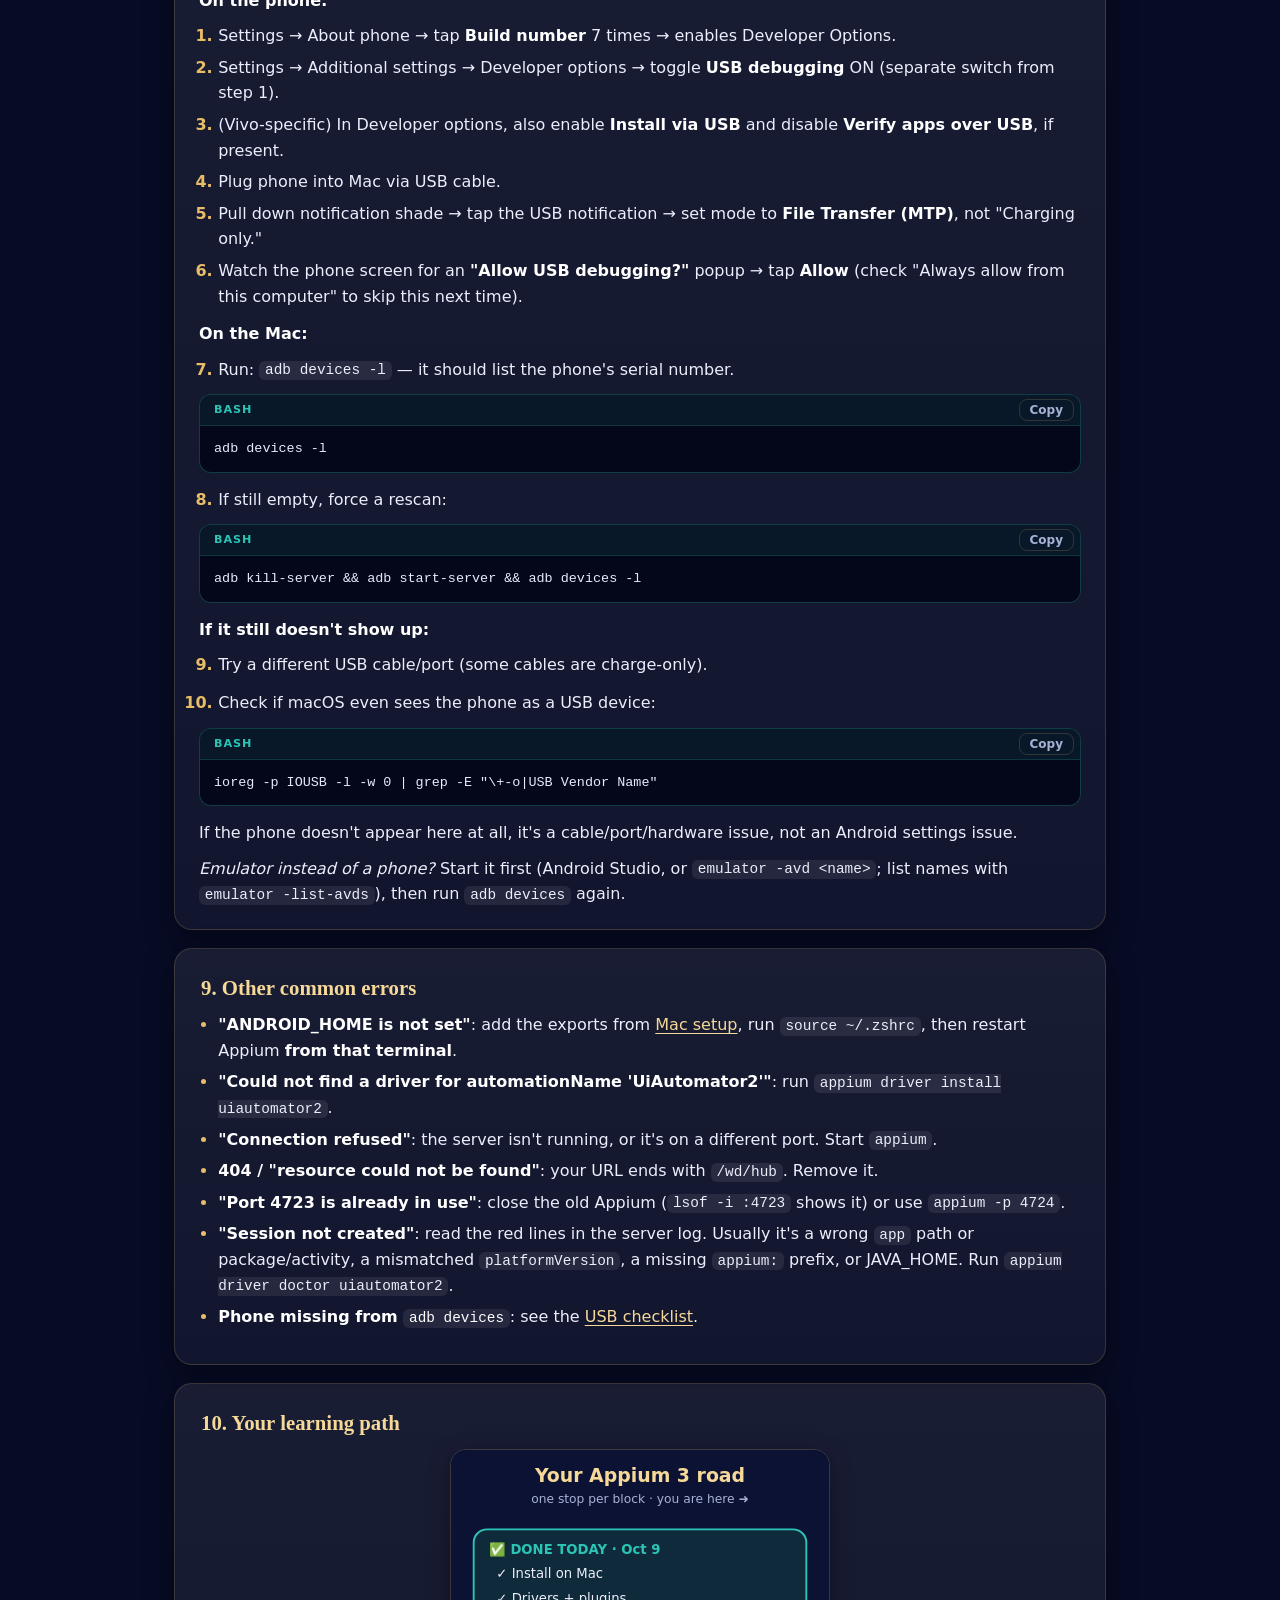
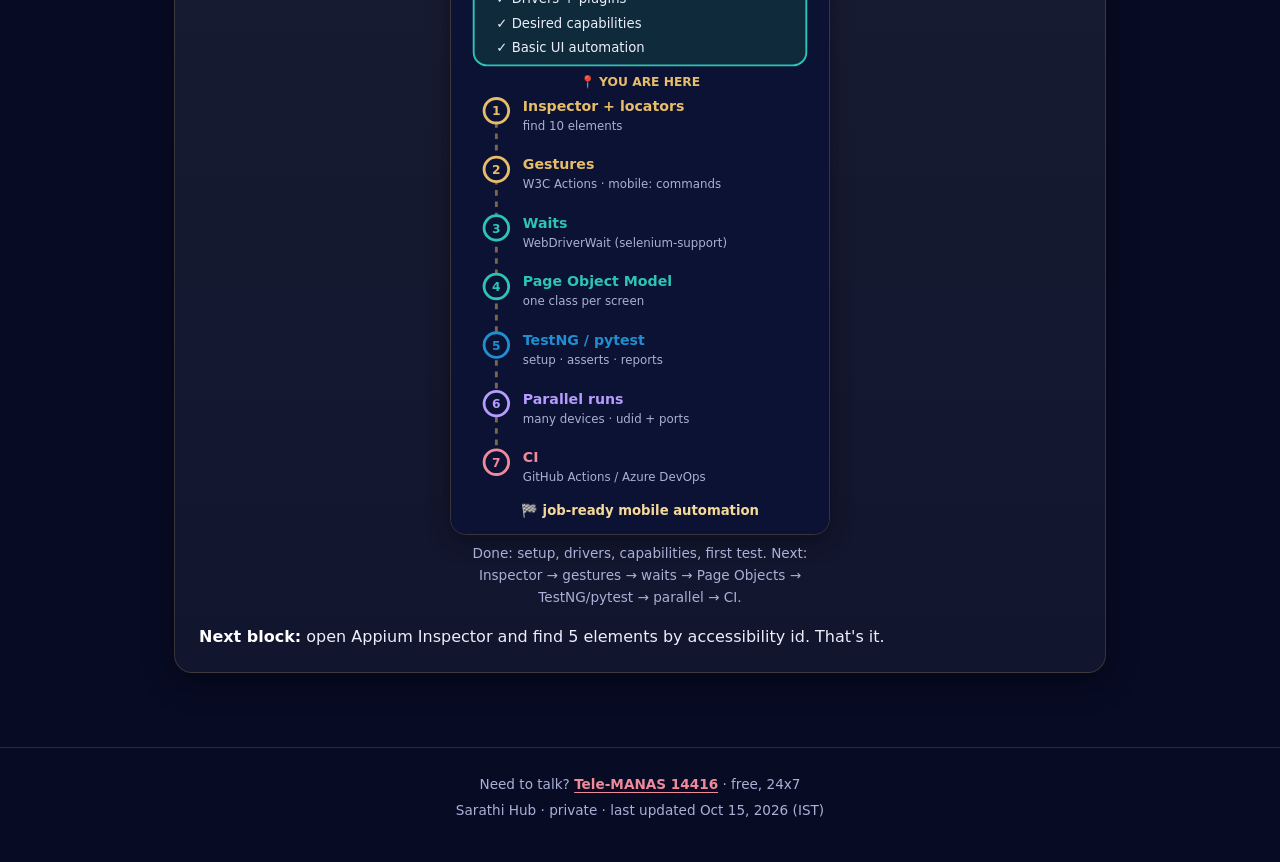
==== commit 0bca47ff: "Add Playwright Revision page (architecture, fixtures, API, assertions, parallelism, CI, Allure, fram" ====
--- a/appium.html
+++ b/appium.html
@@ -12,9 +12,9 @@
   <link rel="icon" type="image/png" sizes="32x32" href="assets/img/favicon-32.png">
   <link rel="apple-touch-icon" href="assets/img/apple-touch-icon.png">
   <link rel="manifest" href="site.webmanifest">
-  <link rel="stylesheet" href="assets/css/style.css?v=202610132300">
-  <script src="content/content.js?v=202610132300" defer></script>
-  <script src="assets/js/app.js?v=202610132300" defer></script>
+  <link rel="stylesheet" href="assets/css/style.css?v=202610151418">
+  <script src="content/content.js?v=202610151418" defer></script>
+  <script src="assets/js/app.js?v=202610151418" defer></script>
 </head>
 <body data-page="appium">
   <header id="site-header" class="site-header"></header>
--- a/assets/css/style.css
+++ b/assets/css/style.css
@@ -432,6 +432,8 @@
 .notes-table { width: 100%; border-collapse: collapse; font-size: 0.95em; }
 .notes-table th, .notes-table td { text-align: left; vertical-align: top; padding: 8px 10px; border-bottom: 1px solid rgba(44, 196, 181, 0.22); }
 .notes-table th { color: var(--gold); font-weight: 700; }
+.notes-table code { white-space: normal; overflow-wrap: anywhere; word-break: break-word; }
+.notes-table td, .notes-table th { overflow-wrap: anywhere; }
 .flashcards { display: grid; gap: 8px; margin: 8px 0 14px; }
 .flashcard { border: 1px solid rgba(44, 196, 181, 0.28); border-radius: 12px; padding: 10px 14px; background: rgba(4, 7, 26, 0.5); }
 .flashcard summary { cursor: pointer; font-weight: 600; }
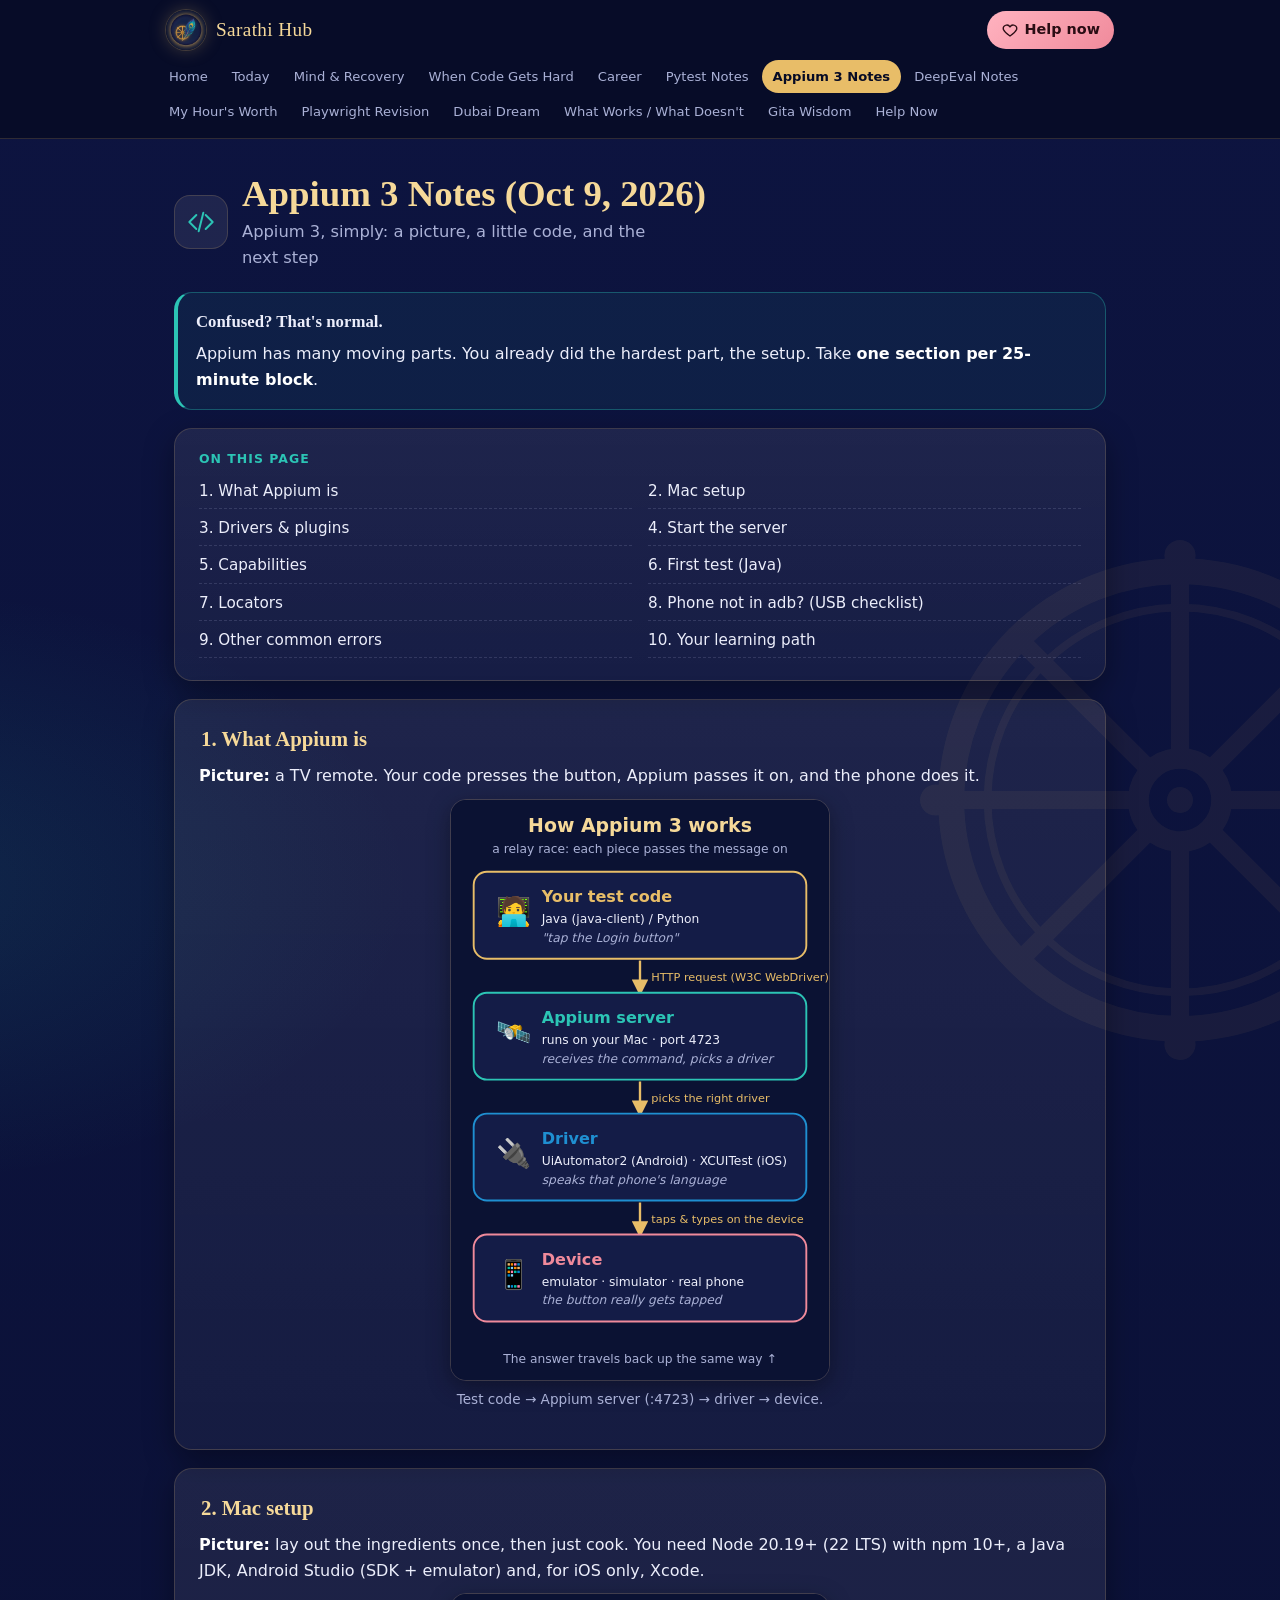
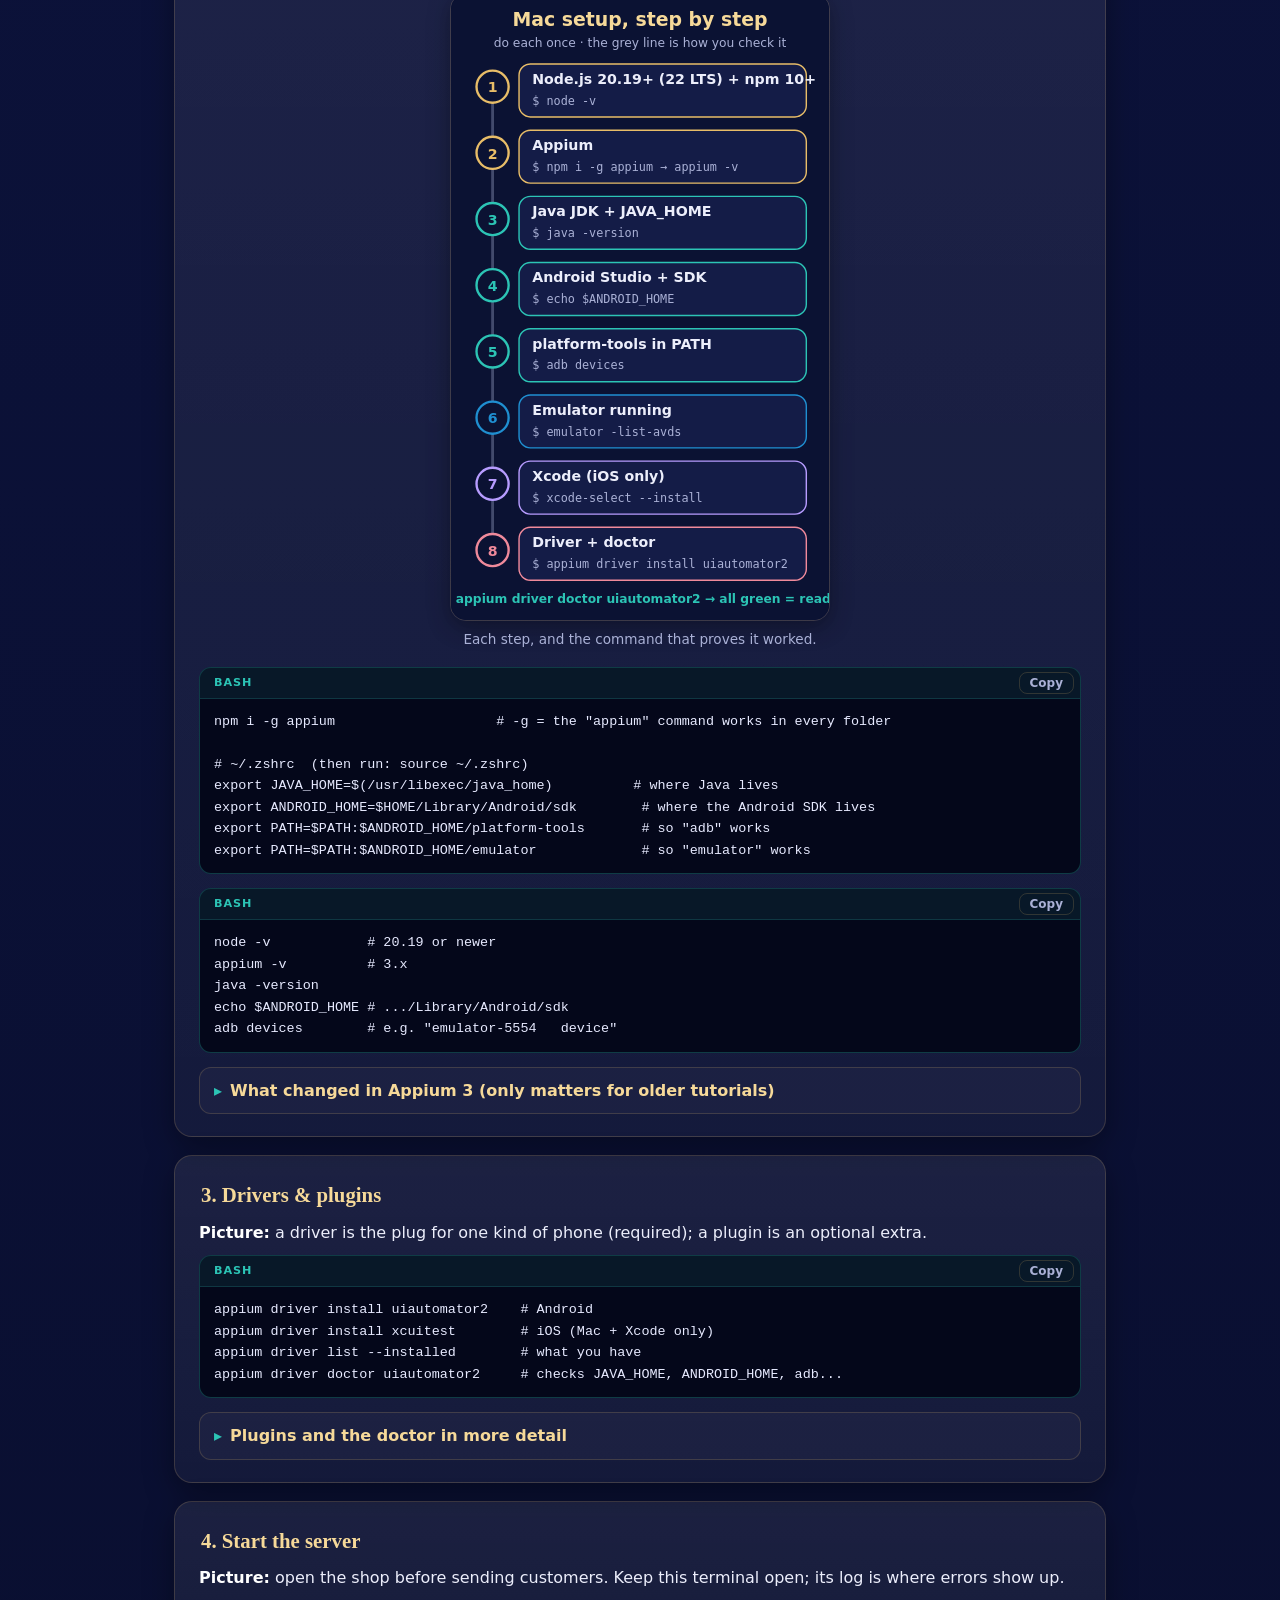
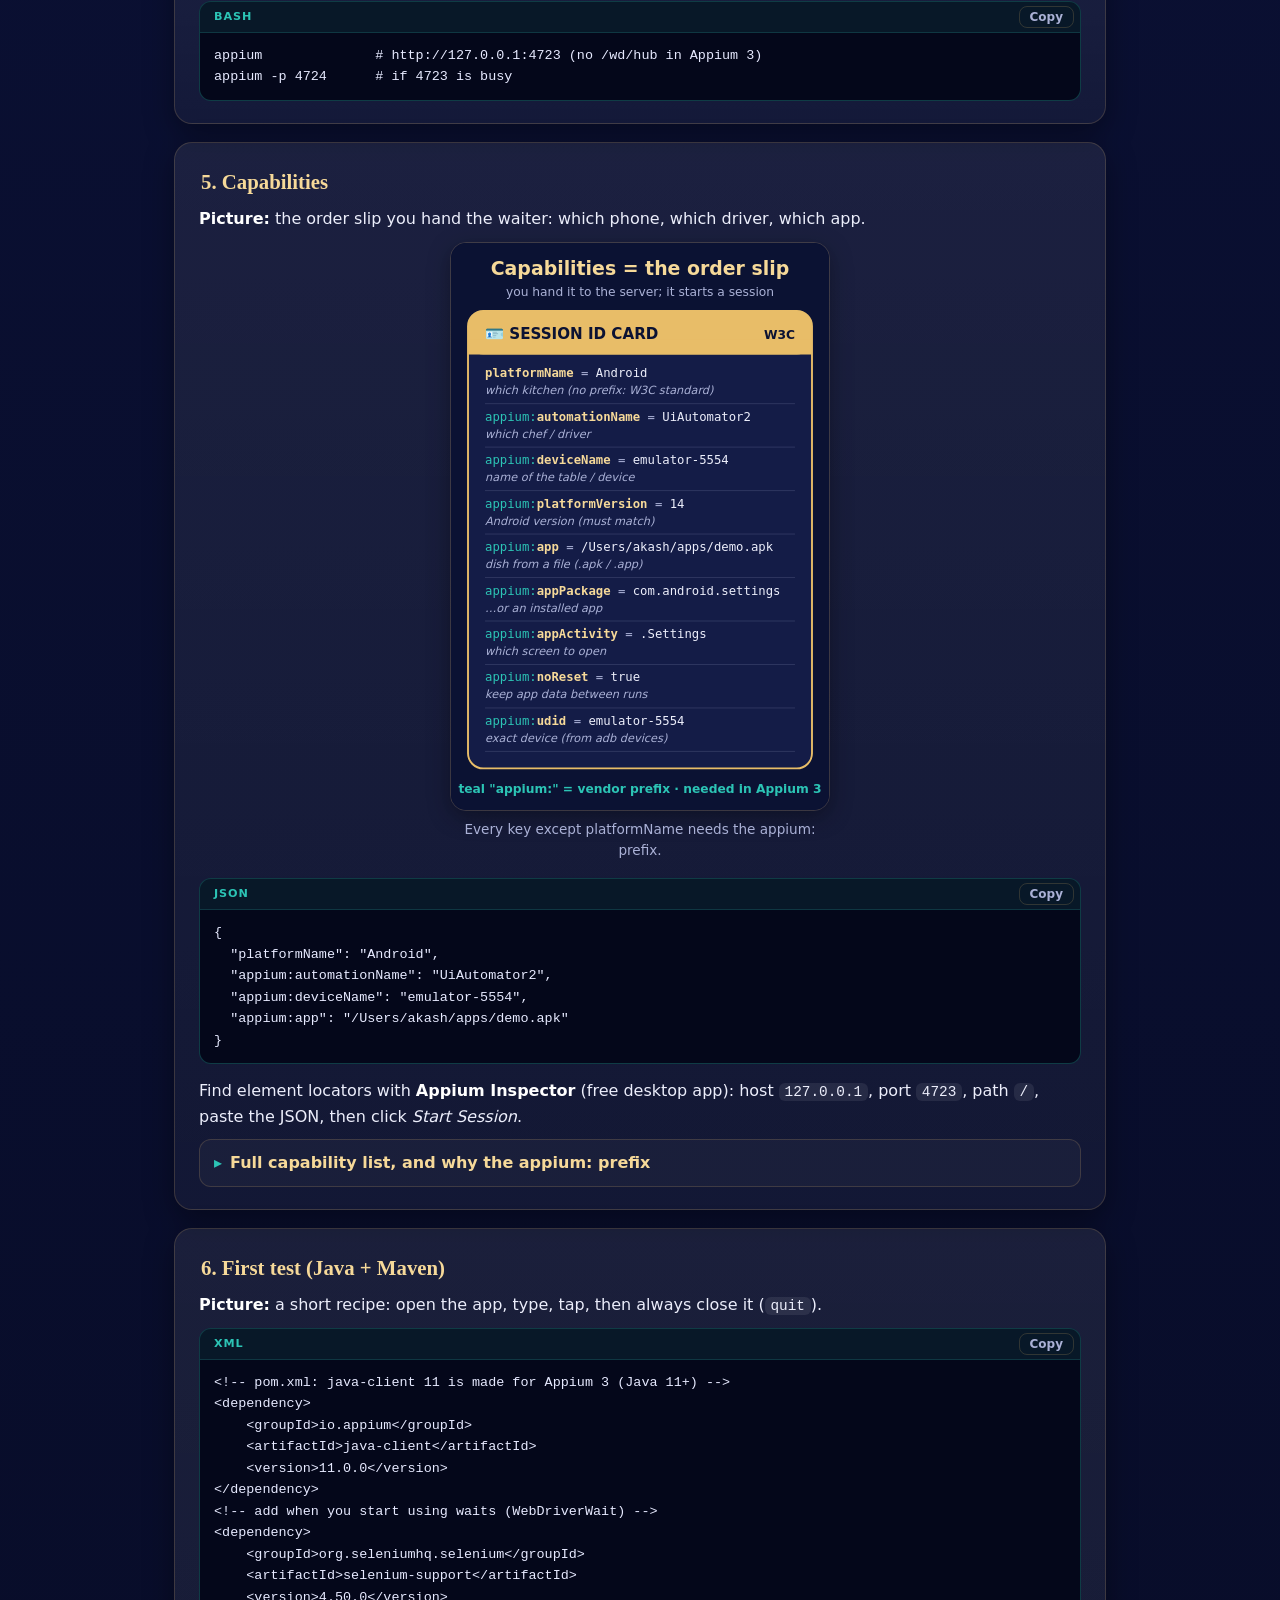
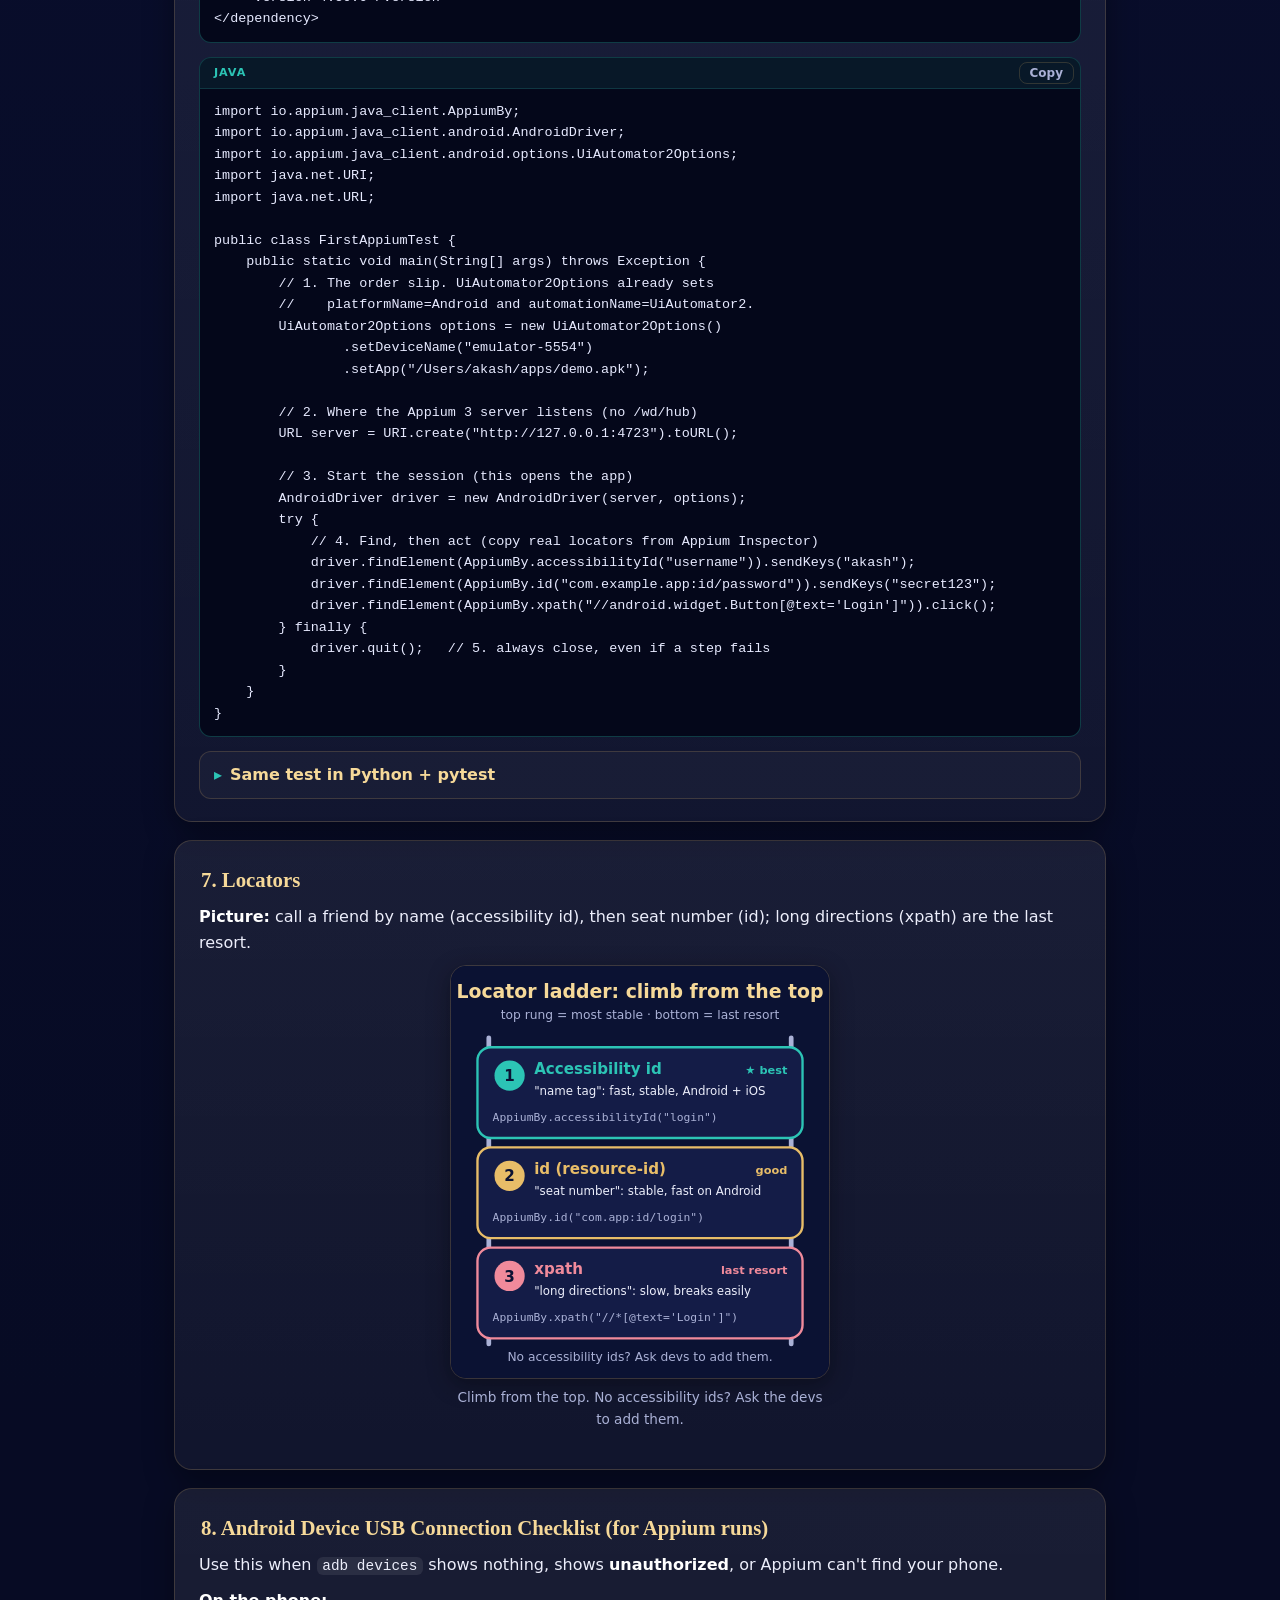
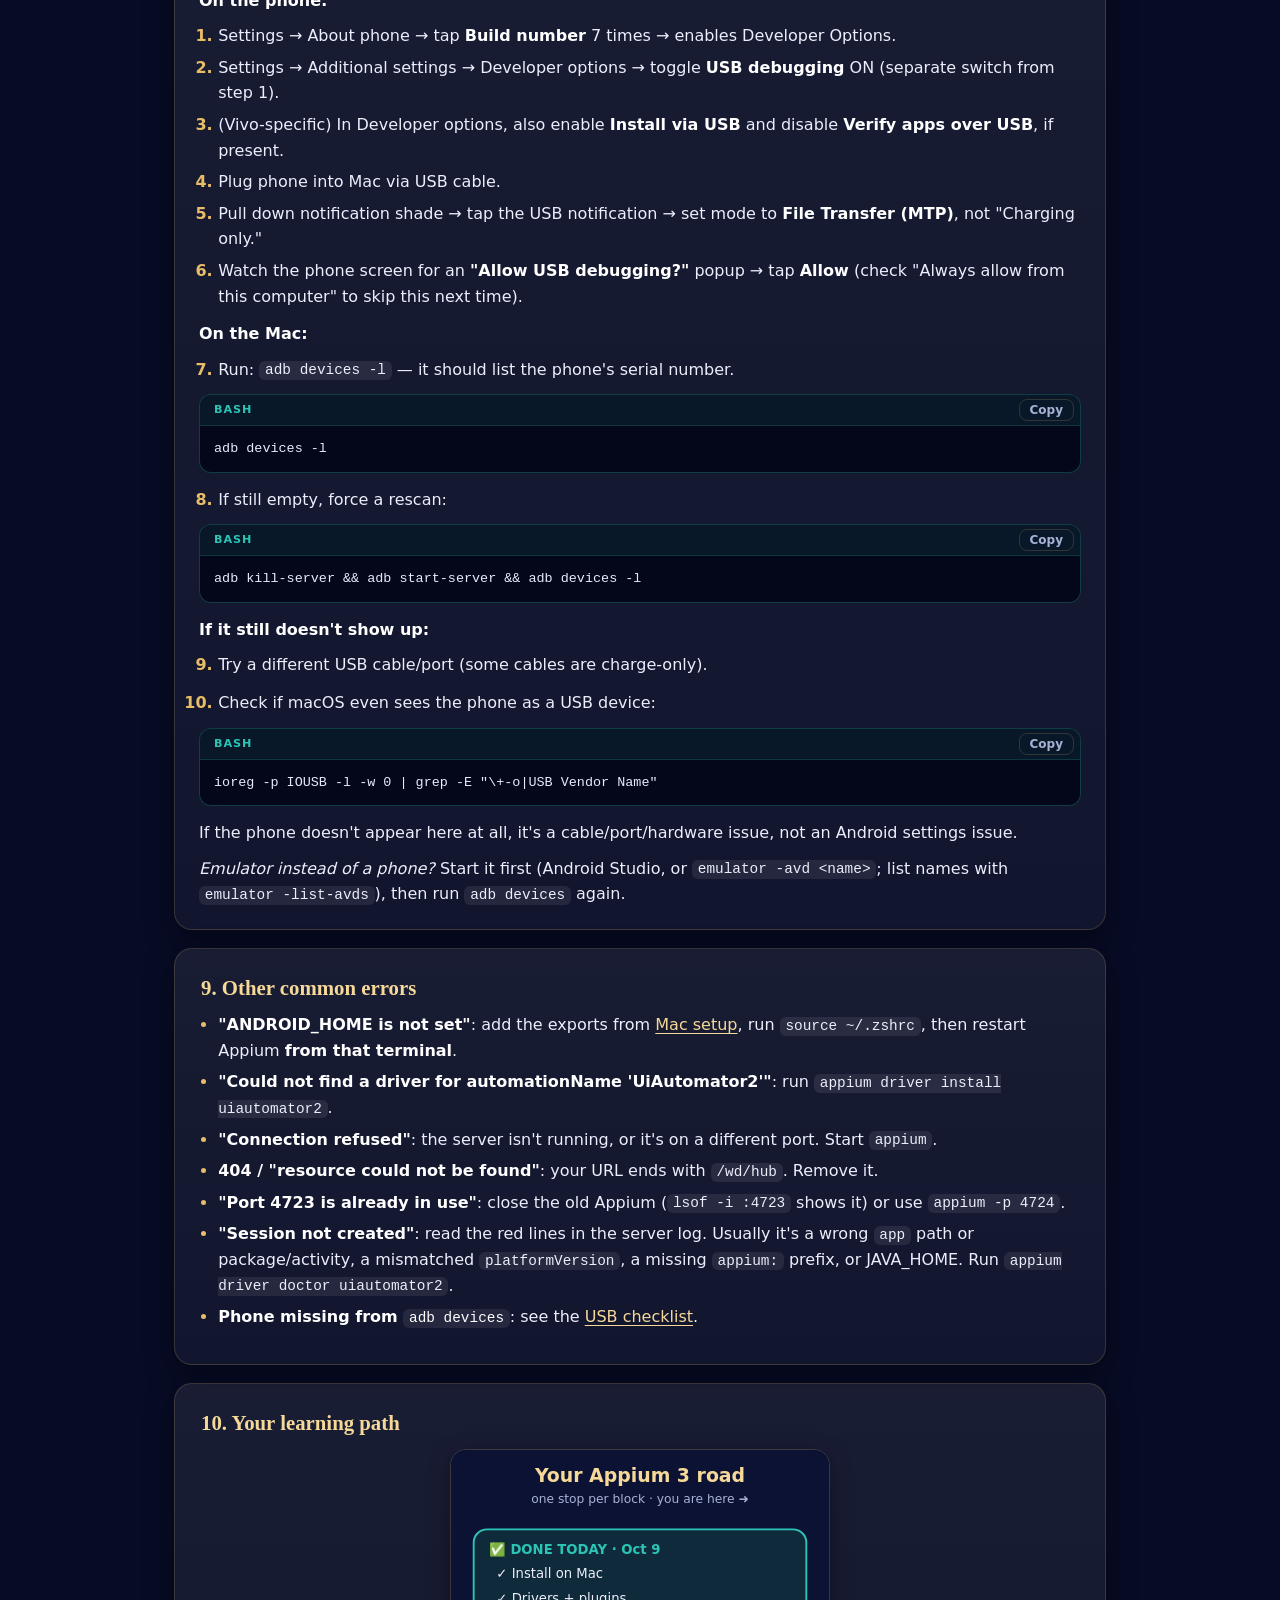
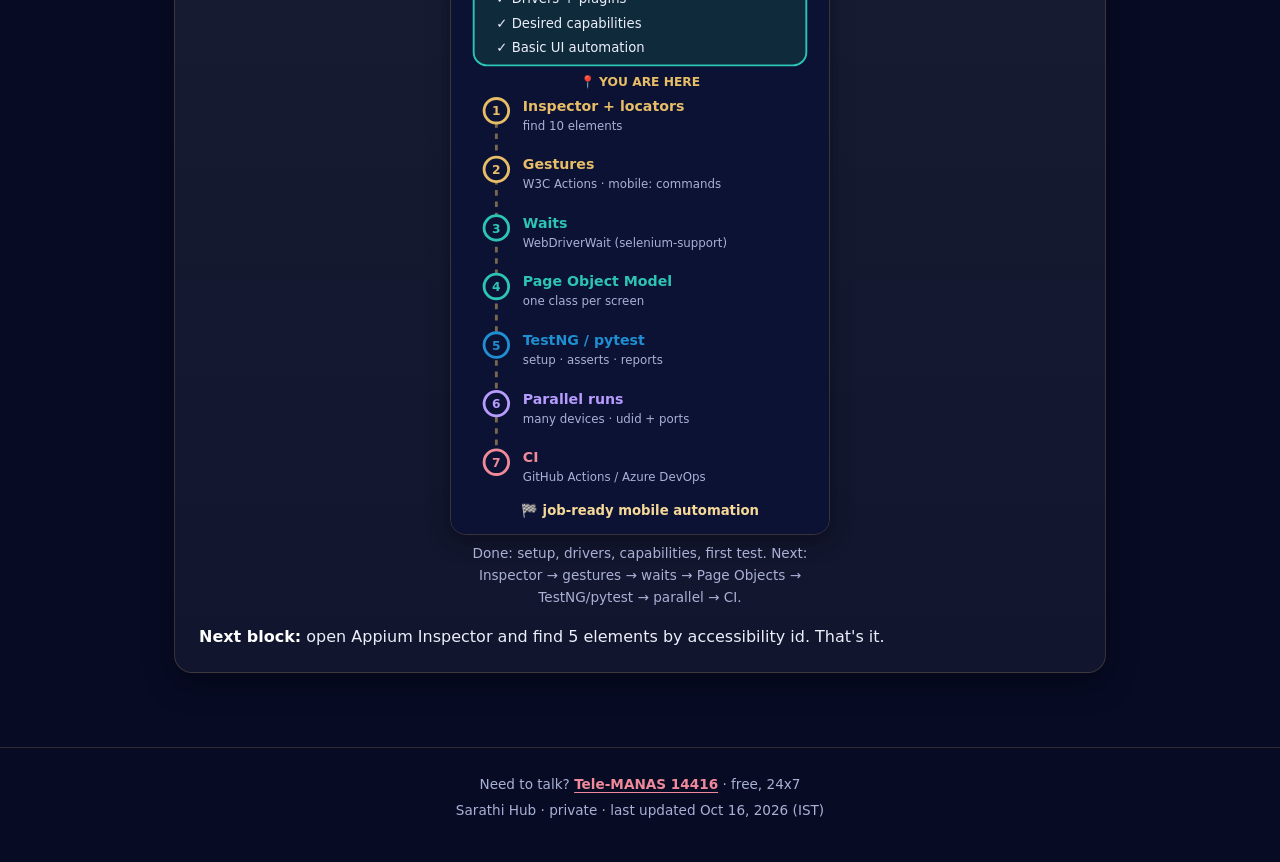
==== commit bcbff9c6: "Playwright Revision: gap audit (setup, first test, actionability/states, evaluate, cookies, browser/" ====
--- a/appium.html
+++ b/appium.html
@@ -12,9 +12,9 @@
   <link rel="icon" type="image/png" sizes="32x32" href="assets/img/favicon-32.png">
   <link rel="apple-touch-icon" href="assets/img/apple-touch-icon.png">
   <link rel="manifest" href="site.webmanifest">
-  <link rel="stylesheet" href="assets/css/style.css?v=202610151418">
-  <script src="content/content.js?v=202610151418" defer></script>
-  <script src="assets/js/app.js?v=202610151418" defer></script>
+  <link rel="stylesheet" href="assets/css/style.css?v=202610151941">
+  <script src="content/content.js?v=202610151941" defer></script>
+  <script src="assets/js/app.js?v=202610151941" defer></script>
 </head>
 <body data-page="appium">
   <header id="site-header" class="site-header"></header>
--- a/assets/css/style.css
+++ b/assets/css/style.css
@@ -432,10 +432,20 @@
 .notes-table { width: 100%; border-collapse: collapse; font-size: 0.95em; }
 .notes-table th, .notes-table td { text-align: left; vertical-align: top; padding: 8px 10px; border-bottom: 1px solid rgba(44, 196, 181, 0.22); }
 .notes-table th { color: var(--gold); font-weight: 700; }
-.notes-table code { white-space: normal; overflow-wrap: anywhere; word-break: break-word; }
-.notes-table td, .notes-table th { overflow-wrap: anywhere; }
+.notes-table code { white-space: normal; overflow-wrap: break-word; }
+.notes-table td, .notes-table th { overflow-wrap: break-word; }
 .flashcards { display: grid; gap: 8px; margin: 8px 0 14px; }
 .flashcard { border: 1px solid rgba(44, 196, 181, 0.28); border-radius: 12px; padding: 10px 14px; background: rgba(4, 7, 26, 0.5); }
 .flashcard summary { cursor: pointer; font-weight: 600; }
 .flashcard[open] summary { margin-bottom: 6px; color: var(--gold); }
 .flashcard p { margin: 0; }
+
+/* ---------- lesson notes (simple idea / remember) ---------- */
+.lesson-note { border-radius: 14px; padding: 12px 14px; margin: 10px 0 14px; border-left: 4px solid var(--teal, #2cc4b5); background: rgba(44, 196, 181, 0.10); }
+.lesson-note p { margin: 4px 0 0; line-height: 1.6; }
+.lesson-note .note-title { font-weight: 700; color: #2cc4b5; }
+.lesson-note.note-remember { border-left-color: #e8bd68; background: rgba(232, 189, 104, 0.12); }
+.lesson-note.note-remember .note-title { color: #f6d999; }
+.lesson-note.note-quick ul { margin: 6px 0 0; padding-left: 18px; }
+.lesson-note.note-analogy { border-left-color: #f08a9b; background: rgba(240, 138, 155, 0.10); }
+.lesson-note.note-analogy .note-title { color: #f08a9b; }
